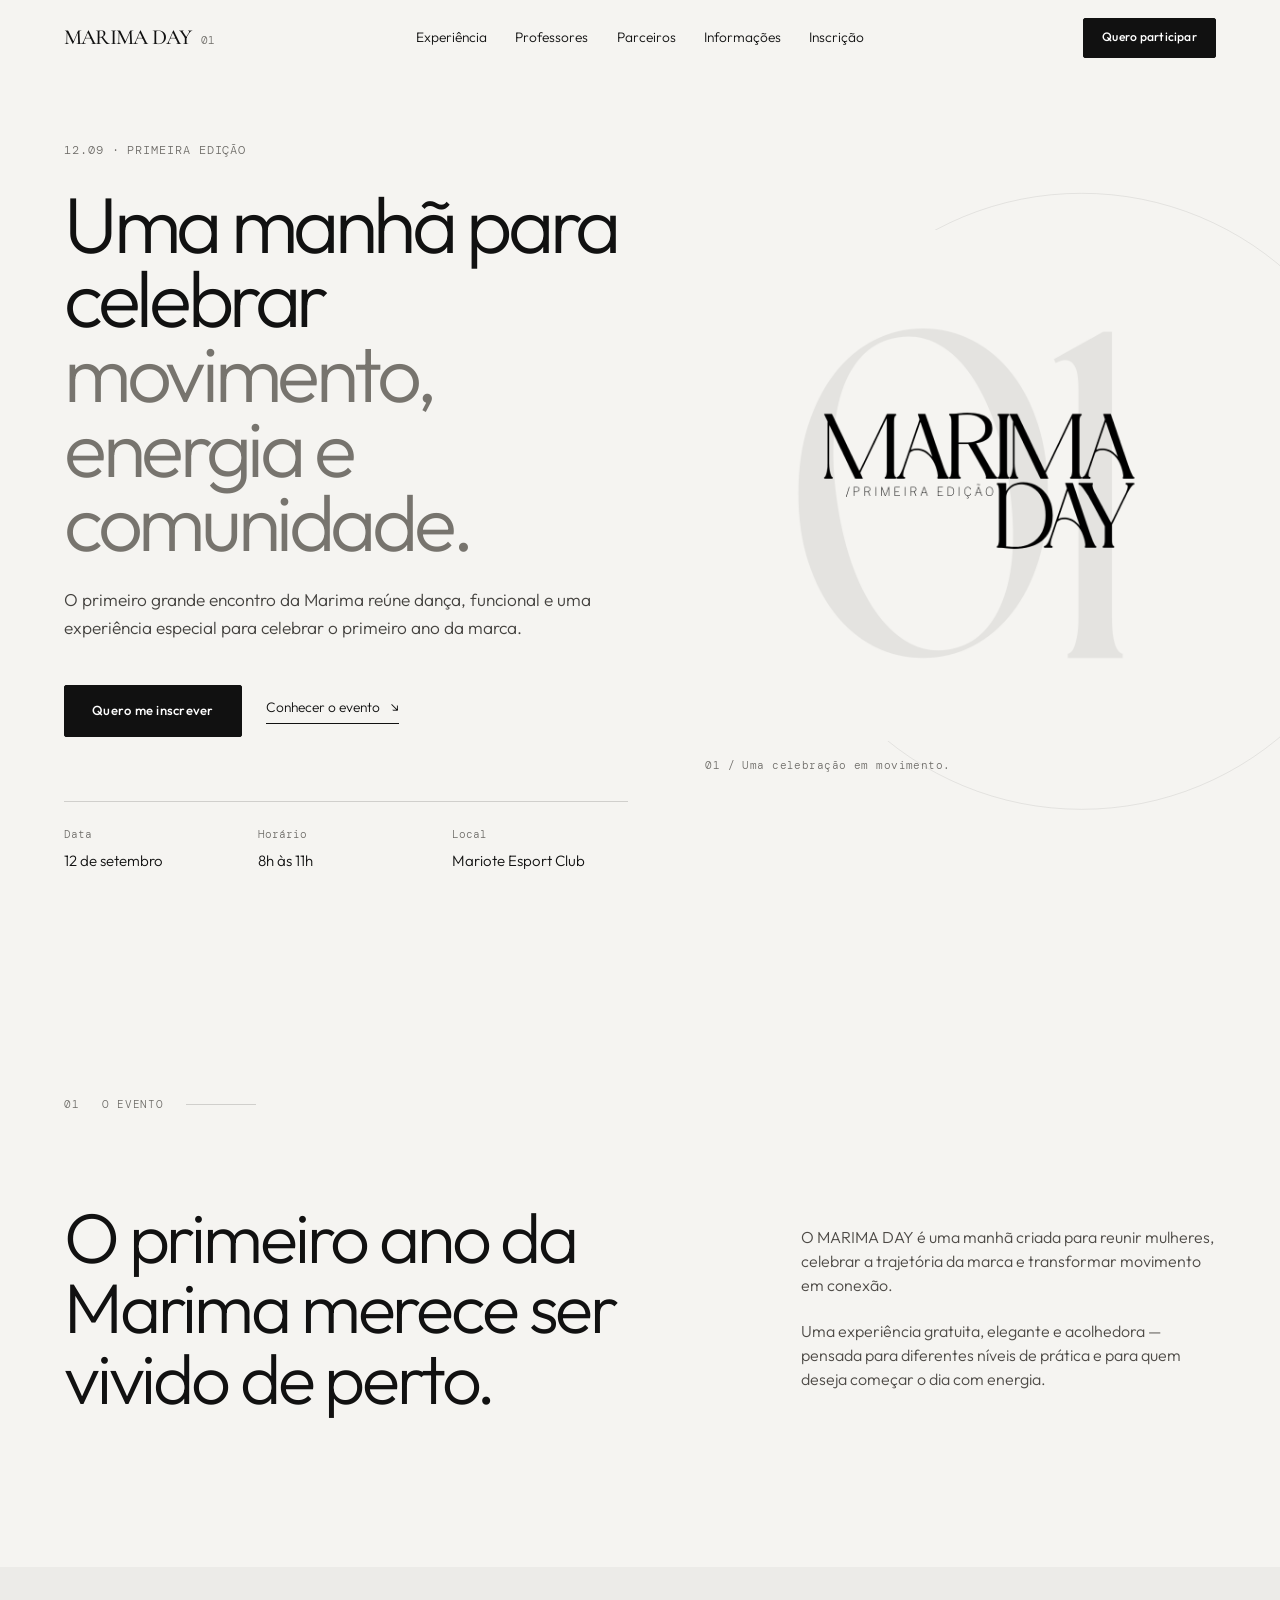
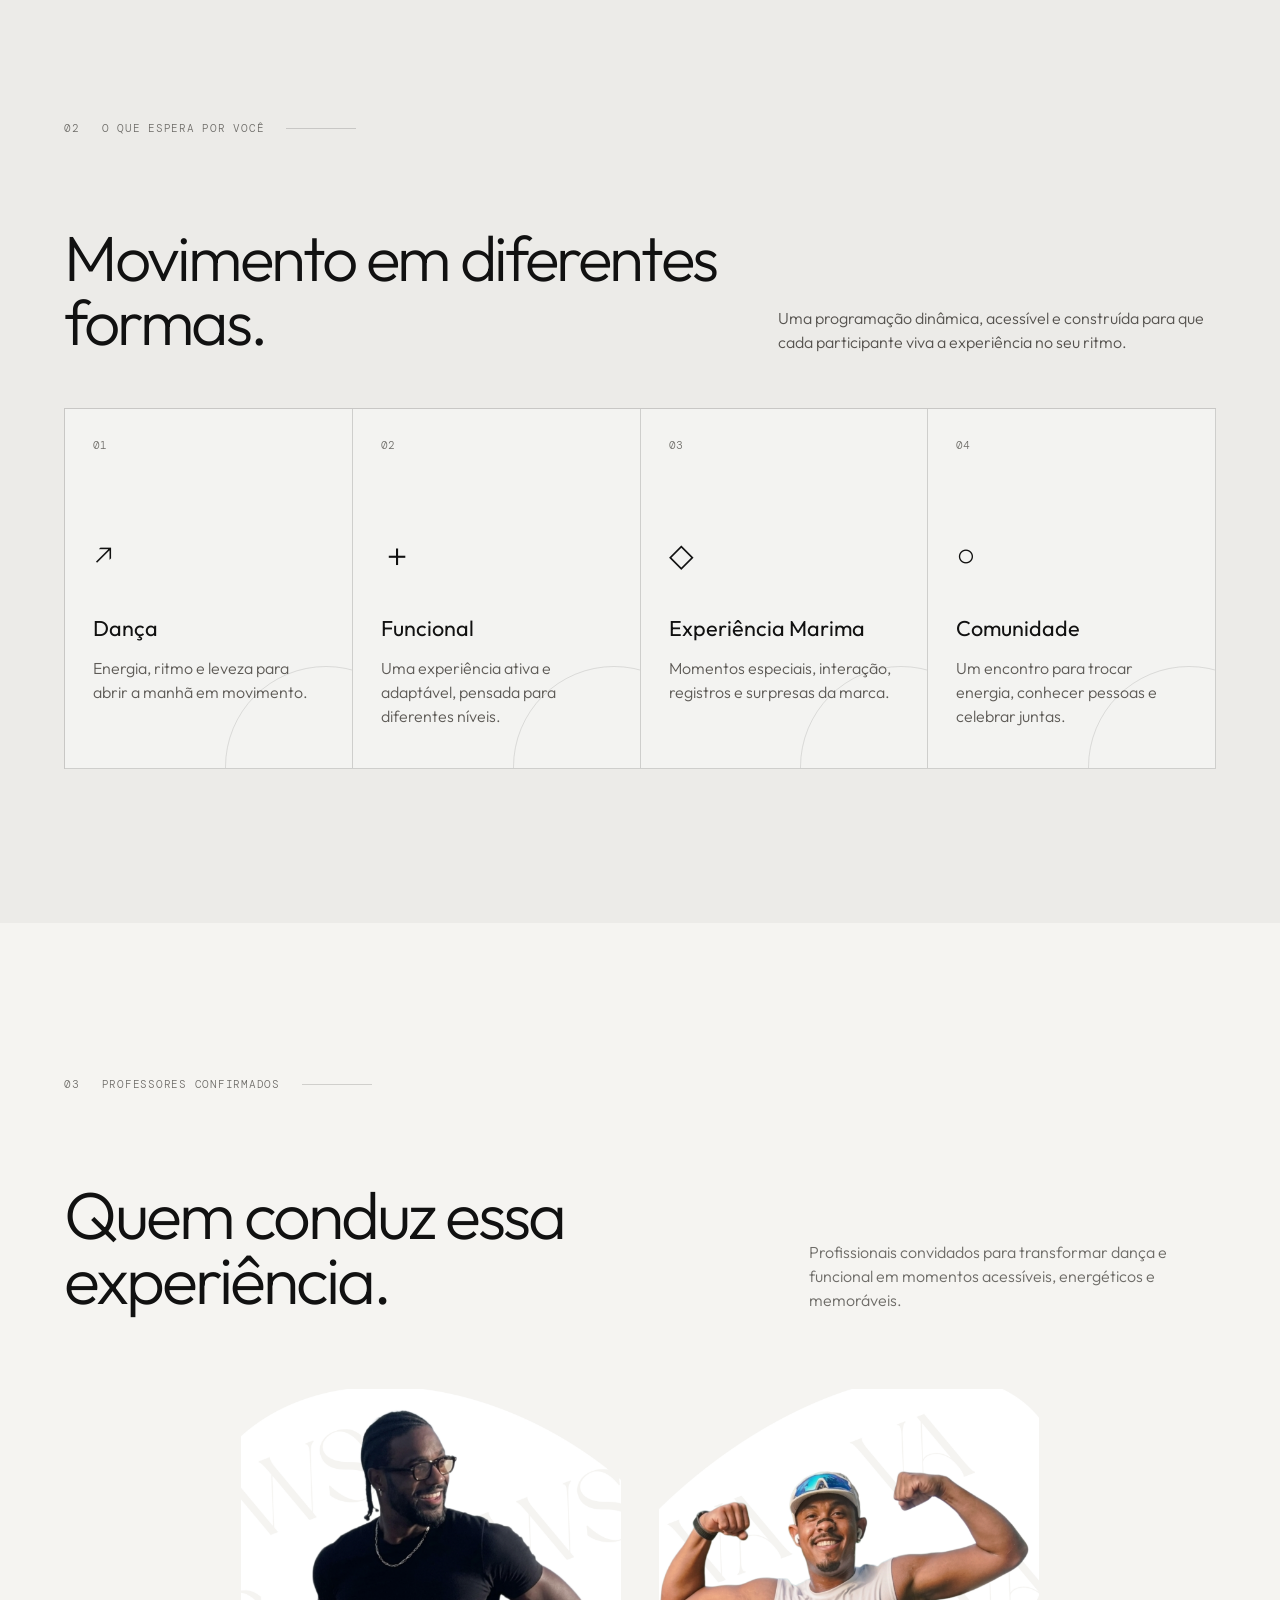
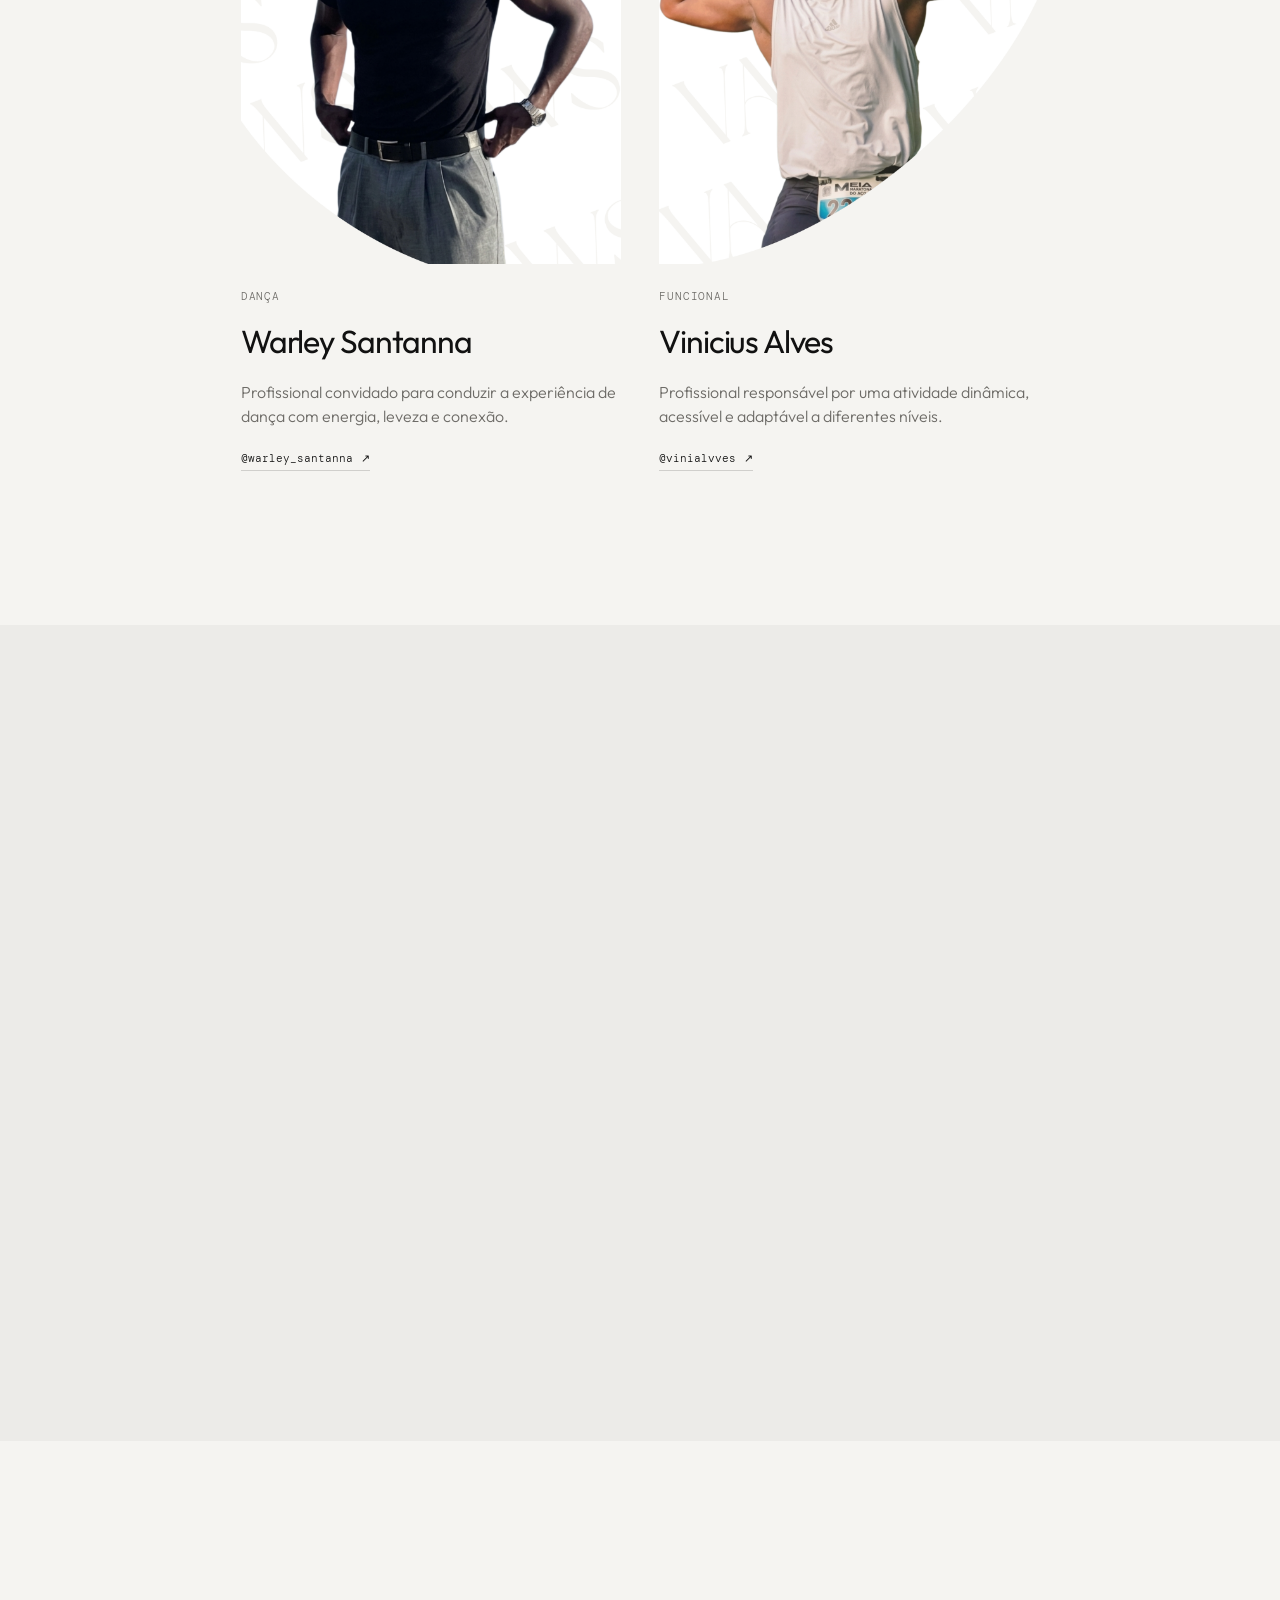
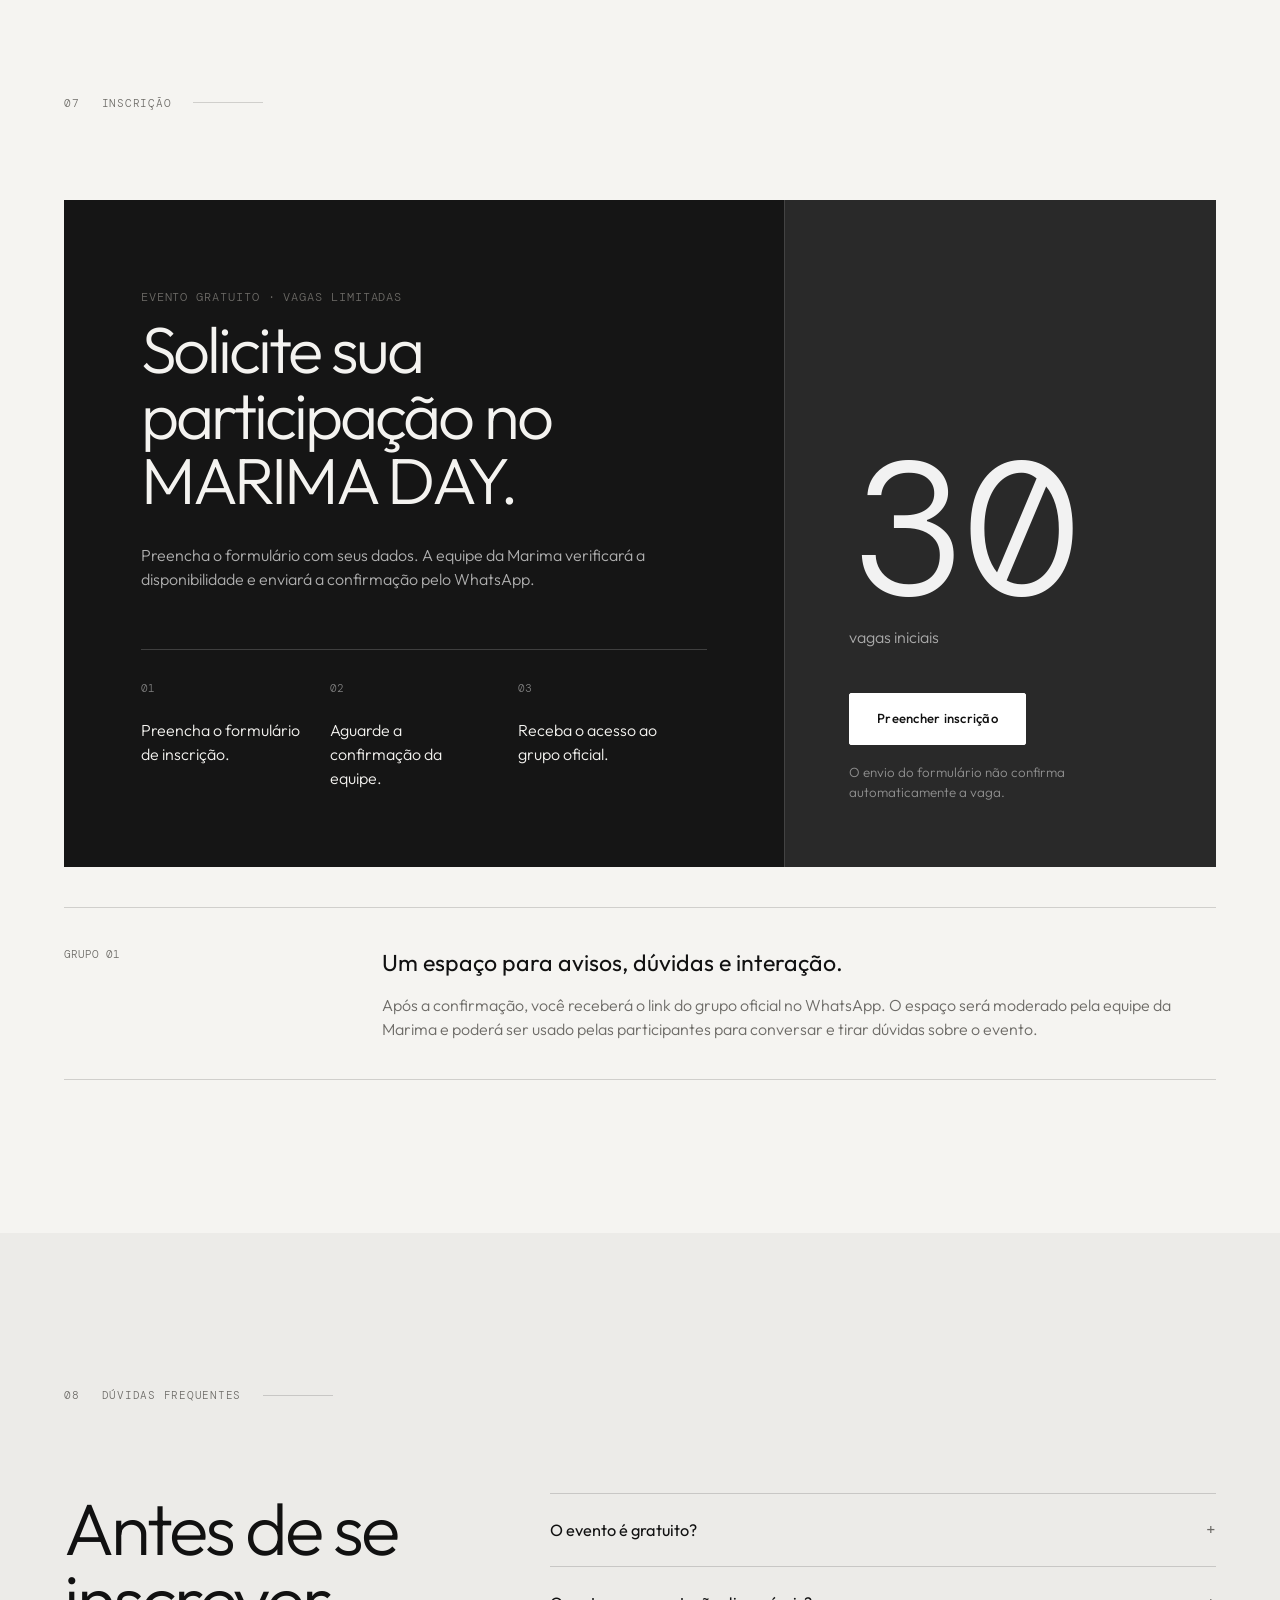
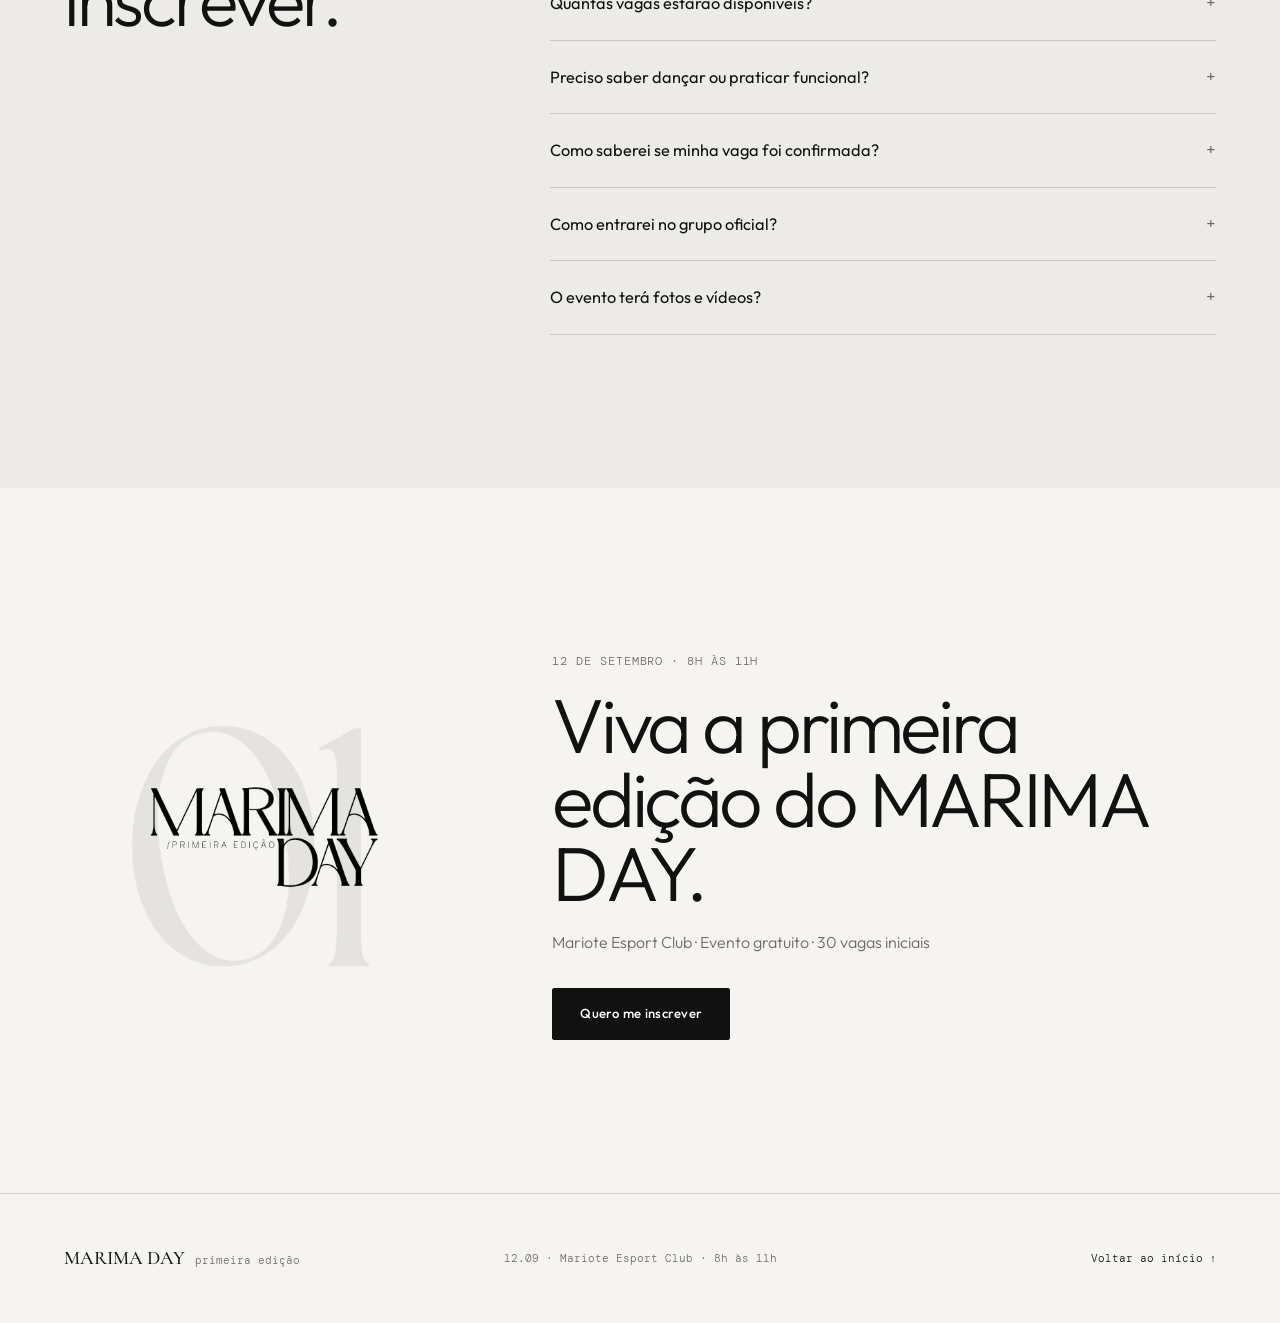
==== index.html @ 48e376db "Add files via upload" ====
<!doctype html>
<html lang="pt-BR">
  <head>
    <meta charset="UTF-8" />
    <meta name="viewport" content="width=device-width, initial-scale=1.0" />
    <meta
      name="description"
      content="MARIMA DAY — primeira edição. Evento gratuito no dia 12 de setembro, das 8h às 11h, no Mariote Esport Club. Dança, funcional e experiência Marima."
    />
    <meta name="theme-color" content="#f4f3f0" />
    <title>MARIMA DAY — primeira edição</title>

    <link rel="preconnect" href="https://fonts.googleapis.com" />
    <link rel="preconnect" href="https://fonts.gstatic.com" crossorigin />
    <link
      href="https://fonts.googleapis.com/css2?family=Cormorant+Garamond:wght@400;500&family=DM+Mono:wght@300;400;500&family=Outfit:wght@300;400;500;600&display=swap"
      rel="stylesheet"
    />
    <link rel="stylesheet" href="styles.css?v=6.0.0" />
    <script defer src="content.js?v=6.0.0"></script>
    <script defer src="script.js?v=6.0.0"></script>
  </head>

  <body>
    <header class="site-header" data-header>
      <a class="brand" href="#inicio" aria-label="Voltar ao início">
        <span class="brand__name">MARIMA DAY</span>
        <span class="brand__edition">01</span>
      </a>

      <button class="menu-button" type="button" aria-label="Abrir menu" aria-expanded="false" data-menu-button>
        <span></span>
        <span></span>
      </button>

      <nav class="nav" aria-label="Navegação principal" data-nav>
        <a href="#experiencia">Experiência</a>
        <a href="#professores">Professores</a>
        <a href="#parceiros">Parceiros</a>
        <a href="#informacoes">Informações</a>
        <a href="#inscricao">Inscrição</a>
      </nav>

      <a class="button button--small header-cta" href="#inscricao">Quero participar</a>
    </header>

    <main>
      <section class="hero" id="inicio">
        <div class="hero__content reveal">
          <p class="eyebrow">12.09 · PRIMEIRA EDIÇÃO</p>
          <h1>
            Uma manhã para celebrar
            <span>movimento, energia e comunidade.</span>
          </h1>
          <p class="hero__intro">
            O primeiro grande encontro da Marima reúne dança, funcional e uma experiência especial para celebrar o primeiro ano da marca.
          </p>

          <div class="hero__actions">
            <a class="button" href="#inscricao">Quero me inscrever</a>
            <a class="text-link" href="#experiencia">Conhecer o evento <span aria-hidden="true">↘</span></a>
          </div>

          <dl class="hero__meta" aria-label="Informações principais do evento">
            <div>
              <dt>Data</dt>
              <dd>12 de setembro</dd>
            </div>
            <div>
              <dt>Horário</dt>
              <dd>8h às 11h</dd>
            </div>
            <div>
              <dt>Local</dt>
              <dd>Mariote Esport Club</dd>
            </div>
          </dl>
        </div>

        <div class="hero__visual reveal reveal--delay">
          <div class="hero__art">
            <img
              src="assets/marima-day-cover.png"
              alt="Identidade visual MARIMA DAY, primeira edição, com o número 01 ao fundo"
            />
          </div>
          <p class="hero__caption">01 / Uma celebração em movimento.</p>
        </div>
      </section>

      <section class="statement section" id="experiencia">
        <div class="section-label reveal">
          <span>01</span>
          <span>O evento</span>
        </div>

        <div class="statement__grid">
          <h2 class="reveal">O primeiro ano da Marima merece ser vivido de perto.</h2>
          <div class="statement__copy reveal reveal--delay">
            <p>
              O MARIMA DAY é uma manhã criada para reunir mulheres, celebrar a trajetória da marca e transformar movimento em conexão.
            </p>
            <p>
              Uma experiência gratuita, elegante e acolhedora — pensada para diferentes níveis de prática e para quem deseja começar o dia com energia.
            </p>
          </div>
        </div>
      </section>

      <section class="experience section section--gray">
        <div class="section-label reveal">
          <span>02</span>
          <span>O que espera por você</span>
        </div>

        <div class="experience__heading reveal">
          <h2>Movimento em diferentes formas.</h2>
          <p>Uma programação dinâmica, acessível e construída para que cada participante viva a experiência no seu ritmo.</p>
        </div>

        <div class="feature-grid">
          <article class="feature-card reveal">
            <span class="feature-card__number">01</span>
            <div class="feature-card__icon" aria-hidden="true">↗</div>
            <h3>Dança</h3>
            <p>Energia, ritmo e leveza para abrir a manhã em movimento.</p>
          </article>

          <article class="feature-card reveal reveal--delay-1">
            <span class="feature-card__number">02</span>
            <div class="feature-card__icon" aria-hidden="true">＋</div>
            <h3>Funcional</h3>
            <p>Uma experiência ativa e adaptável, pensada para diferentes níveis.</p>
          </article>

          <article class="feature-card reveal reveal--delay-2">
            <span class="feature-card__number">03</span>
            <div class="feature-card__icon" aria-hidden="true">◇</div>
            <h3>Experiência Marima</h3>
            <p>Momentos especiais, interação, registros e surpresas da marca.</p>
          </article>

          <article class="feature-card reveal reveal--delay-3">
            <span class="feature-card__number">04</span>
            <div class="feature-card__icon" aria-hidden="true">○</div>
            <h3>Comunidade</h3>
            <p>Um encontro para trocar energia, conhecer pessoas e celebrar juntas.</p>
          </article>
        </div>
      </section>

      <section class="professors section" id="professores">
        <div class="section-label reveal">
          <span>03</span>
          <span>Professores confirmados</span>
        </div>

        <div class="professors__heading">
          <h2 class="reveal">Quem conduz essa experiência.</h2>
          <p class="reveal reveal--delay">
            Profissionais convidados para transformar dança e funcional em momentos acessíveis, energéticos e memoráveis.
          </p>
        </div>

        <div class="professors-grid" data-professors-grid aria-live="polite"></div>
        <noscript>
          <p class="content-empty">Ative o JavaScript para visualizar os professores confirmados.</p>
        </noscript>
      </section>

      <section class="partners section section--gray" id="parceiros">
        <div class="section-label reveal">
          <span>04</span>
          <span>Parceiros</span>
        </div>

        <div class="partners__heading">
          <h2 class="reveal">Marcas que fazem parte do MARIMA DAY.</h2>
          <p class="reveal reveal--delay">
            Apoios e conexões que ajudam a construir uma experiência ainda mais completa para as participantes.
          </p>
        </div>

        <div class="partners-grid" data-partners-grid aria-live="polite"></div>
        <noscript>
          <p class="content-empty">Ative o JavaScript para visualizar os parceiros confirmados.</p>
        </noscript>
      </section>

      <section class="details section" id="informacoes">
        <div class="section-label reveal">
          <span>05</span>
          <span>Informações</span>
        </div>

        <div class="details__layout">
          <div class="details__title reveal">
            <p class="eyebrow">MARIMA DAY · 01</p>
            <h2>Tudo o que você precisa saber.</h2>
          </div>

          <div class="details__list reveal reveal--delay">
            <div class="detail-row">
              <span>Data</span>
              <strong>12 de setembro</strong>
            </div>
            <div class="detail-row">
              <span>Horário</span>
              <strong>8h às 11h</strong>
            </div>
            <div class="detail-row">
              <span>Local</span>
              <strong>Mariote Esport Club</strong>
            </div>
            <div class="detail-row">
              <span>Participação</span>
              <strong>Gratuita</strong>
            </div>
            <div class="detail-row">
              <span>Vagas iniciais</span>
              <strong>30 participantes</strong>
            </div>
            <div class="detail-row">
              <span>Modalidades</span>
              <strong>Dança · Funcional</strong>
            </div>
          </div>
        </div>

        <p class="details__note reveal">
          Caso haja alta procura, a organização poderá liberar uma nova quantidade limitada de vagas.
        </p>
      </section>

      <section class="fit section section--dark">
        <div class="section-label section-label--light reveal">
          <span>06</span>
          <span>Para quem é</span>
        </div>

        <div class="fit__grid">
          <h2 class="reveal">Para mulheres que desejam viver uma manhã diferente.</h2>
          <div class="fit__copy reveal reveal--delay">
            <p>
              Você não precisa ter experiência prévia com dança ou treino funcional. O encontro foi pensado para ser acessível, acolhedor e prazeroso.
            </p>
            <ul>
              <li>Para quem já acompanha a Marima.</li>
              <li>Para quem quer experimentar novas formas de movimento.</li>
              <li>Para quem deseja celebrar, se conectar e começar o dia com energia.</li>
            </ul>
          </div>
        </div>
      </section>

      <section class="registration section" id="inscricao">
        <div class="section-label reveal">
          <span>07</span>
          <span>Inscrição</span>
        </div>

        <div class="registration__card reveal">
          <div class="registration__content">
            <p class="eyebrow">EVENTO GRATUITO · VAGAS LIMITADAS</p>
            <h2>Solicite sua participação no MARIMA DAY.</h2>
            <p>
              Preencha o formulário com seus dados. A equipe da Marima verificará a disponibilidade e enviará a confirmação pelo WhatsApp.
            </p>

            <ol class="steps">
              <li>
                <span>01</span>
                <p>Preencha o formulário de inscrição.</p>
              </li>
              <li>
                <span>02</span>
                <p>Aguarde a confirmação da equipe.</p>
              </li>
              <li>
                <span>03</span>
                <p>Receba o acesso ao grupo oficial.</p>
              </li>
            </ol>
          </div>

          <aside class="registration__action">
            <span class="registration__counter">30</span>
            <p>vagas iniciais</p>
            <a class="button button--light" href="#" data-registration-link>Preencher inscrição</a>
            <small>O envio do formulário não confirma automaticamente a vaga.</small>
          </aside>
        </div>

        <div class="community-note reveal">
          <div class="community-note__index">GRUPO 01</div>
          <div>
            <h3>Um espaço para avisos, dúvidas e interação.</h3>
            <p>
              Após a confirmação, você receberá o link do grupo oficial no WhatsApp. O espaço será moderado pela equipe da Marima e poderá ser usado pelas participantes para conversar e tirar dúvidas sobre o evento.
            </p>
          </div>
        </div>
      </section>

      <section class="faq section section--gray" id="duvidas">
        <div class="section-label reveal">
          <span>08</span>
          <span>Dúvidas frequentes</span>
        </div>

        <div class="faq__layout">
          <h2 class="reveal">Antes de se inscrever.</h2>

          <div class="faq__list reveal reveal--delay">
            <details>
              <summary>O evento é gratuito?</summary>
              <p>Sim. A participação no MARIMA DAY é gratuita, mas depende de inscrição e confirmação da equipe.</p>
            </details>
            <details>
              <summary>Quantas vagas estarão disponíveis?</summary>
              <p>Inicialmente serão abertas 30 vagas. Caso exista alta procura e a estrutura permita, novas vagas poderão ser liberadas.</p>
            </details>
            <details>
              <summary>Preciso saber dançar ou praticar funcional?</summary>
              <p>Não. As atividades serão conduzidas para acolher participantes com diferentes níveis de experiência.</p>
            </details>
            <details>
              <summary>Como saberei se minha vaga foi confirmada?</summary>
              <p>A equipe da Marima entrará em contato pelo WhatsApp informado no formulário.</p>
            </details>
            <details>
              <summary>Como entrarei no grupo oficial?</summary>
              <p>O link será enviado somente após a confirmação da participação. No formulário, você poderá autorizar a entrada no grupo.</p>
            </details>
            <details>
              <summary>O evento terá fotos e vídeos?</summary>
              <p>Sim. O evento terá registros de imagem. As informações e autorizações necessárias estarão disponíveis no formulário de inscrição.</p>
            </details>
          </div>
        </div>
      </section>

      <section class="final-cta section">
        <div class="final-cta__image reveal">
          <img src="assets/marima-day-cover.png" alt="MARIMA DAY primeira edição" />
        </div>
        <div class="final-cta__content reveal reveal--delay">
          <p class="eyebrow">12 DE SETEMBRO · 8H ÀS 11H</p>
          <h2>Viva a primeira edição do MARIMA DAY.</h2>
          <p>Mariote Esport Club · Evento gratuito · 30 vagas iniciais</p>
          <a class="button" href="#" data-registration-link>Quero me inscrever</a>
        </div>
      </section>
    </main>

    <footer class="footer">
      <div>
        <strong>MARIMA DAY</strong>
        <span>primeira edição</span>
      </div>
      <p>12.09 · Mariote Esport Club · 8h às 11h</p>
      <a href="#inicio">Voltar ao início ↑</a>
    </footer>

    <div class="modal" role="dialog" aria-modal="true" aria-labelledby="modal-title" hidden data-modal>
      <div class="modal__backdrop" data-modal-close></div>
      <div class="modal__panel">
        <button class="modal__close" type="button" aria-label="Fechar" data-modal-close>×</button>
        <p class="eyebrow">INSCRIÇÃO</p>
        <h2 id="modal-title">Conecte o formulário para abrir as vagas.</h2>
        <p>
          A página está pronta para receber um formulário Tally ou Google Forms. Basta inserir o link no arquivo <code>content.js</code>.
        </p>
        <p class="modal__hint">Procure por <strong>registrationUrl</strong> e substitua o valor indicado.</p>
      </div>
    </div>
  </body>
</html>
---- styles.css ----
:root {
  --bg: #f5f4f1;
  --surface: #ffffff;
  --surface-muted: #ecebe8;
  --ink: #111111;
  --muted: #6d6b67;
  --line: rgba(17, 17, 17, 0.16);
  --dark: #151515;
  --light-ink: #f4f3f0;
  --font-display: "Dream Avenue", "Cormorant Garamond", Georgia, serif;
  --font-sans: "All Round Gothic", "Outfit", Arial, sans-serif;
  --font-micro: "American Typewriter ITC Pro", "DM Mono", monospace;
  --page-padding: clamp(20px, 5vw, 76px);
  --section-space: clamp(88px, 12vw, 170px);
  --radius: 2px;
}

* {
  box-sizing: border-box;
}

html {
  scroll-behavior: smooth;
}

body {
  margin: 0;
  background: var(--bg);
  color: var(--ink);
  font-family: var(--font-sans);
  font-weight: 300;
  line-height: 1.5;
  -webkit-font-smoothing: antialiased;
}

body.menu-open,
body.modal-open {
  overflow: hidden;
}

img {
  display: block;
  max-width: 100%;
}

a {
  color: inherit;
  text-decoration: none;
}

button,
a {
  -webkit-tap-highlight-color: transparent;
}

button,
input,
textarea,
select {
  font: inherit;
}

.site-header {
  position: fixed;
  z-index: 100;
  top: 0;
  left: 0;
  right: 0;
  display: grid;
  grid-template-columns: 1fr auto 1fr;
  align-items: center;
  min-height: 76px;
  padding: 0 var(--page-padding);
  border-bottom: 1px solid transparent;
  transition: background 220ms ease, border-color 220ms ease, backdrop-filter 220ms ease;
}

.site-header.is-scrolled {
  background: rgba(245, 244, 241, 0.9);
  border-color: var(--line);
  backdrop-filter: blur(14px);
}

.brand {
  justify-self: start;
  display: inline-flex;
  align-items: baseline;
  gap: 10px;
  white-space: nowrap;
}

.brand__name {
  font-family: var(--font-display);
  font-size: 1.35rem;
  font-weight: 500;
  letter-spacing: -0.035em;
}

.brand__edition {
  font-family: var(--font-micro);
  color: var(--muted);
  font-size: 0.7rem;
}

.nav {
  display: flex;
  gap: clamp(16px, 2.2vw, 34px);
  font-size: 0.86rem;
}

.nav a {
  position: relative;
}

.nav a::after {
  content: "";
  position: absolute;
  left: 0;
  right: 100%;
  bottom: -8px;
  height: 1px;
  background: var(--ink);
  transition: right 180ms ease;
}

.nav a:hover::after {
  right: 0;
}

.header-cta {
  justify-self: end;
}

.menu-button {
  display: none;
  border: 0;
  background: transparent;
  width: 42px;
  height: 42px;
  padding: 10px;
}

.menu-button span {
  display: block;
  height: 1px;
  background: var(--ink);
  margin: 7px 0;
  transition: transform 180ms ease;
}

.button {
  display: inline-flex;
  min-height: 52px;
  align-items: center;
  justify-content: center;
  padding: 0 27px;
  background: var(--ink);
  color: #fff;
  border: 1px solid var(--ink);
  border-radius: var(--radius);
  font-size: 0.82rem;
  font-weight: 500;
  letter-spacing: 0.02em;
  transition: background 180ms ease, color 180ms ease, transform 180ms ease;
}

.button:hover {
  background: transparent;
  color: var(--ink);
  transform: translateY(-2px);
}

.button--small {
  min-height: 40px;
  padding: 0 18px;
  font-size: 0.76rem;
}

.button--light {
  background: #fff;
  color: var(--ink);
  border-color: #fff;
}

.button--light:hover {
  background: transparent;
  color: #fff;
}

.text-link {
  display: inline-flex;
  align-items: center;
  gap: 10px;
  font-size: 0.86rem;
  border-bottom: 1px solid var(--ink);
  padding-bottom: 5px;
}

.eyebrow,
.section-label,
.hero__caption,
.detail-row span,
.footer,
.feature-card__number,
.registration__counter,
.community-note__index {
  font-family: var(--font-micro);
}

.eyebrow {
  font-size: 0.72rem;
  letter-spacing: 0.08em;
  color: var(--muted);
}

.hero {
  min-height: 100svh;
  display: grid;
  grid-template-columns: minmax(0, 1.05fr) minmax(360px, 0.95fr);
  gap: clamp(36px, 6vw, 90px);
  align-items: center;
  padding: 130px var(--page-padding) 70px;
  overflow: hidden;
}

.hero__content {
  max-width: 770px;
}

.hero h1 {
  margin: 28px 0 26px;
  font-size: clamp(3.15rem, 6.2vw, 7.6rem);
  line-height: 0.94;
  font-weight: 300;
  letter-spacing: -0.055em;
}

.hero h1 span {
  display: block;
  color: #77746e;
}

.hero__intro {
  max-width: 630px;
  margin: 0;
  color: #44423f;
  font-size: clamp(1rem, 1.35vw, 1.25rem);
  line-height: 1.65;
}

.hero__actions {
  display: flex;
  flex-wrap: wrap;
  align-items: center;
  gap: 24px;
  margin-top: 42px;
}

.hero__meta {
  display: grid;
  grid-template-columns: repeat(3, 1fr);
  gap: 18px;
  margin: 64px 0 0;
  padding-top: 24px;
  border-top: 1px solid var(--line);
}

.hero__meta div {
  min-width: 0;
}

.hero__meta dt {
  font-family: var(--font-micro);
  color: var(--muted);
  font-size: 0.68rem;
  margin-bottom: 8px;
}

.hero__meta dd {
  margin: 0;
  font-size: 0.94rem;
}

.hero__visual {
  position: relative;
  align-self: stretch;
  display: flex;
  flex-direction: column;
  justify-content: center;
  min-width: 0;
}

.hero__visual::before {
  content: "";
  position: absolute;
  width: min(48vw, 690px);
  aspect-ratio: 1;
  border: 1px solid rgba(17, 17, 17, 0.08);
  border-radius: 50%;
  top: 50%;
  right: -34%;
  transform: translateY(-50%);
  pointer-events: none;
}

.hero__art {
  position: relative;
  width: min(100%, 760px);
  margin-left: auto;
  isolation: isolate;
}

.hero__art::after {
  content: "";
  position: absolute;
  inset: 11% 7% 10% 13%;
  border: 1px solid rgba(17, 17, 17, 0.07);
  border-radius: 50%;
  transform: rotate(-9deg);
  z-index: -1;
  pointer-events: none;
}

.hero__art img {
  width: 100%;
  aspect-ratio: 1;
  object-fit: contain;
}

.hero__caption {
  margin: 16px 0 0;
  color: var(--muted);
  font-size: 0.68rem;
  letter-spacing: 0.04em;
}

.section {
  padding: var(--section-space) var(--page-padding);
}

.section--gray {
  background: var(--surface-muted);
}

.section--dark {
  background: var(--dark);
  color: var(--light-ink);
}

.section-label {
  display: flex;
  gap: 22px;
  align-items: center;
  color: var(--muted);
  font-size: 0.67rem;
  letter-spacing: 0.07em;
  text-transform: uppercase;
  margin-bottom: clamp(54px, 7vw, 100px);
}

.section-label::after {
  content: "";
  width: 70px;
  height: 1px;
  background: var(--line);
}

.section-label--light {
  color: rgba(255, 255, 255, 0.58);
}

.section-label--light::after {
  background: rgba(255, 255, 255, 0.2);
}

.statement__grid,
.fit__grid {
  display: grid;
  grid-template-columns: minmax(0, 1.2fr) minmax(320px, 0.8fr);
  gap: clamp(50px, 9vw, 150px);
}

.statement h2,
.experience h2,
.professors h2,
.partners h2,
.details h2,
.fit h2,
.registration h2,
.faq h2,
.final-cta h2 {
  margin: 0;
  font-weight: 300;
  letter-spacing: -0.045em;
}

.statement h2 {
  max-width: 930px;
  font-size: clamp(2.8rem, 5.5vw, 6.2rem);
  line-height: 1;
}

.statement__copy {
  align-self: end;
  color: #4d4a46;
  font-size: clamp(1rem, 1.2vw, 1.16rem);
}

.statement__copy p {
  margin: 0 0 22px;
}

.experience__heading {
  display: grid;
  grid-template-columns: minmax(0, 1fr) minmax(320px, 0.65fr);
  gap: 40px;
  align-items: end;
  margin-bottom: 54px;
}

.experience h2 {
  font-size: clamp(2.7rem, 5vw, 5.6rem);
  line-height: 1;
}

.experience__heading p {
  max-width: 520px;
  margin: 0;
  color: #55524e;
}

.feature-grid {
  display: grid;
  grid-template-columns: repeat(4, 1fr);
  border-top: 1px solid var(--line);
  border-left: 1px solid var(--line);
}

.feature-card {
  position: relative;
  min-height: 360px;
  padding: 28px;
  border-right: 1px solid var(--line);
  border-bottom: 1px solid var(--line);
  background: rgba(255, 255, 255, 0.36);
  overflow: hidden;
}

.feature-card::after {
  content: "";
  position: absolute;
  width: 200px;
  height: 200px;
  border: 1px solid rgba(17, 17, 17, 0.11);
  border-radius: 50%;
  right: -75px;
  bottom: -100px;
}

.feature-card__number {
  display: block;
  color: var(--muted);
  font-size: 0.7rem;
}

.feature-card__icon {
  margin-top: 76px;
  font-size: 2rem;
  font-weight: 200;
}

.feature-card h3 {
  margin: 34px 0 12px;
  font-size: 1.35rem;
  font-weight: 400;
}

.feature-card p {
  margin: 0;
  color: #5d5a56;
  max-width: 260px;
}


.professors__heading,
.partners__heading {
  display: grid;
  grid-template-columns: minmax(0, 1fr) minmax(300px, 0.58fr);
  gap: 42px;
  align-items: end;
  margin-bottom: clamp(44px, 6vw, 78px);
}

.professors h2,
.partners h2 {
  max-width: 950px;
  font-size: clamp(2.8rem, 5.2vw, 5.9rem);
  line-height: 0.98;
}

.professors__heading > p,
.partners__heading > p {
  max-width: 520px;
  margin: 0;
  color: var(--muted);
}

/* HOTFIX V6 — limita os cards de professores para uma foto nunca ocupar a tela inteira.
   Mesmo com apenas um professor ativo, o card permanece centralizado e editorial. */
.professors-grid {
  display: grid;
  grid-template-columns: repeat(auto-fit, minmax(min(100%, 280px), 380px));
  justify-content: center;
  align-items: start;
  gap: clamp(26px, 3vw, 48px);
}

.professor-card {
  width: 100%;
  max-width: 380px;
  min-width: 0;
  justify-self: center;
}

.professor-card__media {
  position: relative;
  aspect-ratio: 4 / 5;
  overflow: hidden;
  background:
    linear-gradient(150deg, rgba(255, 255, 255, 0.45), rgba(17, 17, 17, 0.06)),
    var(--surface-muted);
}

.professor-card__media::after {
  content: "";
  position: absolute;
  width: 72%;
  aspect-ratio: 1;
  border: 1px solid rgba(17, 17, 17, 0.12);
  border-radius: 50%;
  right: -25%;
  bottom: -22%;
}

.professor-card__media img {
  position: relative;
  z-index: 2;
  width: 100%;
  height: 100%;
  object-fit: cover;
  filter: grayscale(12%);
  transition: transform 480ms ease, filter 480ms ease;
}

.professor-card:hover .professor-card__media img {
  transform: scale(1.025);
  filter: grayscale(0%);
}

.professor-card__fallback {
  position: absolute;
  inset: 0;
  display: flex;
  align-items: center;
  justify-content: center;
  z-index: 1;
}

.professor-card__fallback strong {
  font-family: var(--font-display);
  font-size: clamp(4.7rem, 9vw, 8.5rem);
  font-weight: 400;
  color: rgba(17, 17, 17, 0.22);
}

.professor-card__fallback span {
  position: absolute;
  left: 24px;
  bottom: 22px;
  font-family: var(--font-micro);
  font-size: 0.68rem;
  color: var(--muted);
}

.professor-card__body {
  padding: 24px 0 0;
  border-top: 1px solid transparent;
}

.professor-card__role {
  margin: 0 0 12px;
  font-family: var(--font-micro);
  font-size: 0.66rem;
  letter-spacing: 0.08em;
  text-transform: uppercase;
  color: var(--muted);
}

.professor-card__body h3 {
  margin: 0;
  font-size: clamp(1.7rem, 2.5vw, 2.5rem);
  font-weight: 400;
  letter-spacing: -0.035em;
}

.professor-card__body > p:not(.professor-card__role) {
  max-width: 520px;
  margin: 15px 0 0;
  color: var(--muted);
}

.professor-card__instagram {
  display: inline-flex;
  gap: 8px;
  margin-top: 22px;
  padding-bottom: 4px;
  border-bottom: 1px solid var(--line);
  font-family: var(--font-micro);
  font-size: 0.68rem;
}

.partners {
  overflow: hidden;
}

/* HOTFIX V5 — logos ligeiramente maiores em desktop, tablet e celular */
.partners-grid {
  display: grid;
  grid-template-columns: repeat(4, minmax(0, 1fr));
  gap: clamp(24px, 3vw, 44px);
  align-items: start;
}

.partner-card {
  min-width: 0;
  width: 100%;
  max-width: 280px;
  justify-self: center;
  display: grid;
  grid-template-rows: 128px auto;
  align-self: start;
  color: inherit;
  text-align: center;
  overflow: hidden;
  contain: layout paint;
}

.partner-card__logo-area {
  position: relative;
  z-index: 0;
  width: 100%;
  height: 128px;
  display: flex;
  align-items: center;
  justify-content: center;
  padding: 16px 18px;
  overflow: hidden;
  contain: strict;
}

.partner-card__logo {
  position: static !important;
  display: block !important;
  flex: 0 0 auto;
  width: auto !important;
  height: auto !important;
  max-width: min(180px, 86%) !important;
  max-height: 82px !important;
  margin: 0 auto !important;
  object-fit: contain !important;
  object-position: center !important;
  transform: none !important;
  animation: none !important;
  filter: none;
}

.partner-card__info {
  position: relative !important;
  z-index: 1;
  min-width: 0;
  width: 100%;
  min-height: 68px;
  display: grid;
  align-content: start;
  justify-items: center;
  gap: 5px;
  margin: 0 !important;
  padding: 14px 8px 4px;
  border-top: 1px solid var(--line);
  background: transparent;
  transform: none !important;
}

.partner-card__info strong,
.partner-card__info span {
  position: static !important;
  z-index: auto !important;
  display: block;
  max-width: 100%;
  margin: 0;
  transform: none !important;
  overflow-wrap: anywhere;
  word-break: normal;
}

.partner-card__info strong {
  font-size: 0.92rem;
  font-weight: 500;
  line-height: 1.25;
}

.partner-card__info span {
  font-family: var(--font-micro);
  font-size: 0.62rem;
  line-height: 1.35;
  color: var(--muted);
}

.partner-card--no-logo {
  grid-template-rows: auto;
}

.partner-card--no-logo .partner-card__info {
  min-height: 96px;
  align-content: center;
}

.partner-card:hover .partner-card__info strong {
  text-decoration: underline;
  text-underline-offset: 4px;
}

.content-empty {
  grid-column: 1 / -1;
  min-height: 270px;
  display: grid;
  grid-template-columns: minmax(110px, 0.26fr) minmax(240px, 0.75fr) minmax(260px, 1fr);
  gap: 30px;
  align-items: center;
  padding: clamp(28px, 5vw, 64px) 0;
  border-top: 1px solid var(--line);
  border-bottom: 1px solid var(--line);
}

.content-empty__index {
  font-family: var(--font-micro);
  font-size: 0.67rem;
  color: var(--muted);
  letter-spacing: 0.08em;
}

.content-empty h3 {
  margin: 0;
  font-size: clamp(1.7rem, 3vw, 3.2rem);
  line-height: 1.05;
  font-weight: 300;
  letter-spacing: -0.035em;
}

.content-empty p {
  margin: 0;
  color: var(--muted);
  max-width: 540px;
}

@keyframes partner-float {
  0%, 100% { transform: translateY(0); }
  50% { transform: translateY(-8px); }
}

.details__layout {
  display: grid;
  grid-template-columns: minmax(300px, 0.75fr) minmax(0, 1.25fr);
  gap: clamp(50px, 10vw, 160px);
  align-items: start;
}

.details h2 {
  font-size: clamp(3rem, 5.8vw, 6.5rem);
  line-height: 0.98;
}

.details__list {
  border-top: 1px solid var(--line);
}

.detail-row {
  display: grid;
  grid-template-columns: 0.7fr 1.3fr;
  gap: 24px;
  align-items: center;
  padding: 22px 0;
  border-bottom: 1px solid var(--line);
}

.detail-row span {
  font-size: 0.68rem;
  color: var(--muted);
  text-transform: uppercase;
  letter-spacing: 0.06em;
}

.detail-row strong {
  font-size: clamp(1.05rem, 1.6vw, 1.4rem);
  font-weight: 400;
}

.details__note {
  margin: 50px 0 0 auto;
  max-width: 620px;
  color: var(--muted);
  font-size: 0.9rem;
}

.fit__grid {
  align-items: start;
}

.fit h2 {
  font-size: clamp(3.1rem, 6vw, 7rem);
  line-height: 0.95;
}

.fit__copy {
  color: rgba(255, 255, 255, 0.72);
  font-size: 1.05rem;
}

.fit__copy > p {
  margin: 0 0 34px;
}

.fit__copy ul {
  list-style: none;
  padding: 0;
  margin: 0;
  border-top: 1px solid rgba(255, 255, 255, 0.18);
}

.fit__copy li {
  position: relative;
  padding: 18px 0 18px 26px;
  border-bottom: 1px solid rgba(255, 255, 255, 0.18);
}

.fit__copy li::before {
  content: "01";
  position: absolute;
  left: 0;
  top: 22px;
  font-family: var(--font-micro);
  font-size: 0.54rem;
  color: rgba(255, 255, 255, 0.45);
}

.fit__copy li:nth-child(2)::before { content: "02"; }
.fit__copy li:nth-child(3)::before { content: "03"; }

.registration__card {
  display: grid;
  grid-template-columns: minmax(0, 1.25fr) minmax(300px, 0.75fr);
  background: var(--dark);
  color: var(--light-ink);
}

.registration__content {
  padding: clamp(34px, 6vw, 92px);
}

.registration h2 {
  max-width: 900px;
  font-size: clamp(2.8rem, 5.1vw, 5.6rem);
  line-height: 1;
}

.registration__content > p:not(.eyebrow) {
  max-width: 620px;
  margin: 30px 0 0;
  color: rgba(255, 255, 255, 0.66);
}

.steps {
  list-style: none;
  padding: 0;
  margin: 58px 0 0;
  display: grid;
  grid-template-columns: repeat(3, 1fr);
  border-top: 1px solid rgba(255, 255, 255, 0.18);
}

.steps li {
  padding: 24px 24px 0 0;
}

.steps span {
  font-family: var(--font-micro);
  font-size: 0.67rem;
  color: rgba(255, 255, 255, 0.46);
}

.steps p {
  margin: 20px 0 0;
  max-width: 190px;
}

.registration__action {
  min-height: 520px;
  display: flex;
  flex-direction: column;
  justify-content: flex-end;
  align-items: flex-start;
  padding: clamp(34px, 5vw, 72px);
  background: #292929;
  border-left: 1px solid rgba(255, 255, 255, 0.12);
}

.registration__counter {
  display: block;
  font-size: clamp(7rem, 15vw, 13rem);
  line-height: 0.78;
  font-weight: 300;
  color: rgba(255, 255, 255, 0.94);
}

.registration__action > p {
  margin: 18px 0 44px;
  color: rgba(255, 255, 255, 0.6);
}

.registration__action small {
  display: block;
  margin-top: 18px;
  color: rgba(255, 255, 255, 0.48);
  max-width: 270px;
}

.community-note {
  display: grid;
  grid-template-columns: 0.34fr 1fr;
  gap: 34px;
  margin-top: 40px;
  padding: 38px 0;
  border-top: 1px solid var(--line);
  border-bottom: 1px solid var(--line);
}

.community-note__index {
  font-size: 0.67rem;
  color: var(--muted);
}

.community-note h3 {
  margin: 0 0 12px;
  font-size: 1.45rem;
  font-weight: 400;
}

.community-note p {
  margin: 0;
  max-width: 850px;
  color: var(--muted);
}

.faq__layout {
  display: grid;
  grid-template-columns: minmax(280px, 0.7fr) minmax(0, 1.3fr);
  gap: clamp(50px, 10vw, 150px);
}

.faq h2 {
  font-size: clamp(3rem, 5.7vw, 6.4rem);
  line-height: 0.98;
}

.faq__list {
  border-top: 1px solid var(--line);
}

.faq details {
  border-bottom: 1px solid var(--line);
  padding: 0;
}

.faq summary {
  position: relative;
  list-style: none;
  cursor: pointer;
  padding: 24px 50px 24px 0;
  font-size: 1.02rem;
  font-weight: 400;
}

.faq summary::-webkit-details-marker {
  display: none;
}

.faq summary::after {
  content: "+";
  position: absolute;
  right: 0;
  font-family: var(--font-micro);
  color: var(--muted);
}

.faq details[open] summary::after {
  content: "−";
}

.faq details p {
  margin: 0;
  padding: 0 50px 25px 0;
  color: var(--muted);
  max-width: 700px;
}

.final-cta {
  display: grid;
  grid-template-columns: minmax(300px, 0.72fr) minmax(0, 1.28fr);
  gap: clamp(46px, 9vw, 140px);
  align-items: center;
}

.final-cta__image {
  position: relative;
  background: transparent;
}

.final-cta__image::after {
  content: "";
  position: absolute;
  inset: 8% 2% 8% 12%;
  border: 1px solid rgba(17, 17, 17, 0.08);
  border-radius: 50%;
  pointer-events: none;
  z-index: -1;
}

.final-cta__image img {
  width: 100%;
  aspect-ratio: 1;
  object-fit: contain;
}

.final-cta__content h2 {
  max-width: 800px;
  margin: 18px 0 20px;
  font-size: clamp(3rem, 6vw, 6.7rem);
  line-height: 0.96;
}

.final-cta__content > p:not(.eyebrow) {
  color: var(--muted);
  margin-bottom: 34px;
}

.footer {
  min-height: 130px;
  display: grid;
  grid-template-columns: 1fr auto 1fr;
  gap: 28px;
  align-items: center;
  padding: 30px var(--page-padding);
  border-top: 1px solid var(--line);
  font-size: 0.66rem;
  color: var(--muted);
}

.footer > div {
  display: flex;
  align-items: baseline;
  gap: 10px;
}

.footer strong {
  font-family: var(--font-display);
  color: var(--ink);
  font-size: 1.2rem;
  font-weight: 500;
}

.footer p {
  margin: 0;
  text-align: center;
}

.footer > a {
  justify-self: end;
  color: var(--ink);
}

.modal[hidden] {
  display: none;
}

.modal {
  position: fixed;
  inset: 0;
  z-index: 200;
  display: grid;
  place-items: center;
  padding: 20px;
}

.modal__backdrop {
  position: absolute;
  inset: 0;
  background: rgba(0, 0, 0, 0.64);
}

.modal__panel {
  position: relative;
  z-index: 1;
  width: min(620px, 100%);
  padding: clamp(34px, 6vw, 68px);
  background: var(--surface);
  box-shadow: 0 22px 80px rgba(0, 0, 0, 0.22);
}

.modal__panel h2 {
  margin: 16px 0 24px;
  font-size: clamp(2.2rem, 5vw, 4.3rem);
  line-height: 1;
  font-weight: 300;
  letter-spacing: -0.045em;
}

.modal__panel p {
  color: var(--muted);
}

.modal__panel code {
  background: #ecebe8;
  padding: 2px 5px;
}

.modal__hint {
  margin-top: 24px;
  padding-top: 24px;
  border-top: 1px solid var(--line);
}

.modal__close {
  position: absolute;
  top: 18px;
  right: 22px;
  border: 0;
  background: transparent;
  font-size: 2rem;
  font-weight: 200;
  cursor: pointer;
}

.reveal {
  opacity: 0;
  transform: translateY(22px);
  transition: opacity 650ms ease, transform 650ms ease;
}

.reveal.is-visible {
  opacity: 1;
  transform: translateY(0);
}

.reveal--delay,
.reveal--delay-1 { transition-delay: 100ms; }
.reveal--delay-2 { transition-delay: 180ms; }
.reveal--delay-3 { transition-delay: 260ms; }

@media (max-width: 1180px) {
  .professors__heading,
  .partners__heading {
    grid-template-columns: 1fr;
  }

  .content-empty {
    grid-template-columns: minmax(100px, 0.25fr) 1fr;
  }

  .content-empty p {
    grid-column: 2;
  }
}

@media (max-width: 1080px) {
  .nav,
  .header-cta {
    display: none;
  }

  .site-header {
    grid-template-columns: 1fr auto;
  }

  .menu-button {
    display: block;
    justify-self: end;
  }

  .nav.is-open {
    display: flex;
    position: fixed;
    inset: 76px 0 0;
    padding: 54px var(--page-padding);
    background: var(--bg);
    flex-direction: column;
    gap: 28px;
    font-size: 1.7rem;
  }

  .hero {
    grid-template-columns: 1fr;
    padding-top: 130px;
  }

  .hero__content {
    max-width: 900px;
  }

  .hero__visual {
    max-width: 700px;
    width: 100%;
    justify-self: end;
  }

  .feature-grid {
    grid-template-columns: repeat(2, 1fr);
  }

  .registration__card {
    grid-template-columns: 1fr;
  }

  .registration__action {
    min-height: 340px;
    border-left: 0;
    border-top: 1px solid rgba(255, 255, 255, 0.12);
  }
}

@media (max-width: 760px) {
  .site-header {
    min-height: 68px;
  }

  .nav.is-open {
    inset: 68px 0 0;
  }

  .hero {
    min-height: auto;
    padding-top: 112px;
    padding-bottom: 80px;
  }

  .hero h1 {
    font-size: clamp(3rem, 15vw, 5rem);
  }

  .hero__meta {
    grid-template-columns: 1fr;
    gap: 0;
  }

  .hero__meta div {
    display: grid;
    grid-template-columns: 0.7fr 1.3fr;
    gap: 20px;
    padding: 15px 0;
    border-bottom: 1px solid var(--line);
  }

  .hero__meta dt {
    margin: 0;
  }

  .statement__grid,
  .experience__heading,
  .professors__heading,
  .partners__heading,
  .details__layout,
  .fit__grid,
  .faq__layout,
  .final-cta {
    grid-template-columns: 1fr;
  }

  .feature-grid {
    grid-template-columns: 1fr;
  }

  .feature-card {
    min-height: 280px;
  }

  .feature-card__icon {
    margin-top: 50px;
  }

  .details__note {
    margin-left: 0;
  }

  .steps {
    grid-template-columns: 1fr;
    gap: 18px;
  }

  .steps li {
    display: grid;
    grid-template-columns: 48px 1fr;
    align-items: start;
    padding: 18px 0;
    border-bottom: 1px solid rgba(255, 255, 255, 0.14);
  }

  .steps p {
    margin: 0;
    max-width: none;
  }

  .community-note {
    grid-template-columns: 1fr;
  }

  .content-empty {
    grid-template-columns: 1fr;
    min-height: 220px;
  }

  .content-empty p {
    grid-column: auto;
  }

  .professors-grid {
    grid-template-columns: minmax(0, 360px);
    justify-content: center;
  }

  .professor-card {
    max-width: 360px;
  }

  .professor-card__media {
    width: 100%;
    aspect-ratio: 4 / 5;
  }

  .partners-grid {
    grid-template-columns: repeat(2, minmax(0, 1fr));
    gap: 24px 14px;
  }

  .partner-card {
    grid-template-rows: 102px auto;
    width: 100%;
    max-width: 205px;
  }

  .partner-card__logo-area {
    height: 102px;
    padding: 12px 12px;
  }

  .partner-card__logo {
    max-width: min(145px, 88%) !important;
    max-height: 66px !important;
  }

  .partner-card__info {
    min-height: 62px;
    padding: 11px 5px 3px;
  }

  .partner-card__info strong {
    font-size: 0.84rem;
  }

  .partner-card__info span {
    font-size: 0.56rem;
  }

  .footer {
    grid-template-columns: 1fr;
    text-align: left;
  }

  .footer p {
    text-align: left;
  }

  .footer > a {
    justify-self: start;
  }
}


@media (max-width: 1080px) and (min-width: 761px) {
  .partners-grid {
    grid-template-columns: repeat(3, minmax(0, 1fr));
  }
}

@media (max-width: 390px) {
  .professors-grid {
    grid-template-columns: minmax(0, 320px);
  }

  .professor-card {
    max-width: 320px;
  }

  .partners-grid {
    gap: 22px 10px;
  }

  .partner-card {
    max-width: 175px;
  }

  .partner-card__logo {
    max-width: min(128px, 86%) !important;
    max-height: 60px !important;
  }
}

@media (prefers-reduced-motion: reduce) {
  html {
    scroll-behavior: auto;
  }

  *,
  *::before,
  *::after {
    animation-duration: 0.01ms !important;
    animation-iteration-count: 1 !important;
    transition-duration: 0.01ms !important;
  }

  .reveal {
    opacity: 1;
    transform: none;
  }

  .partner-card__logo {
    animation: none;
  }
}
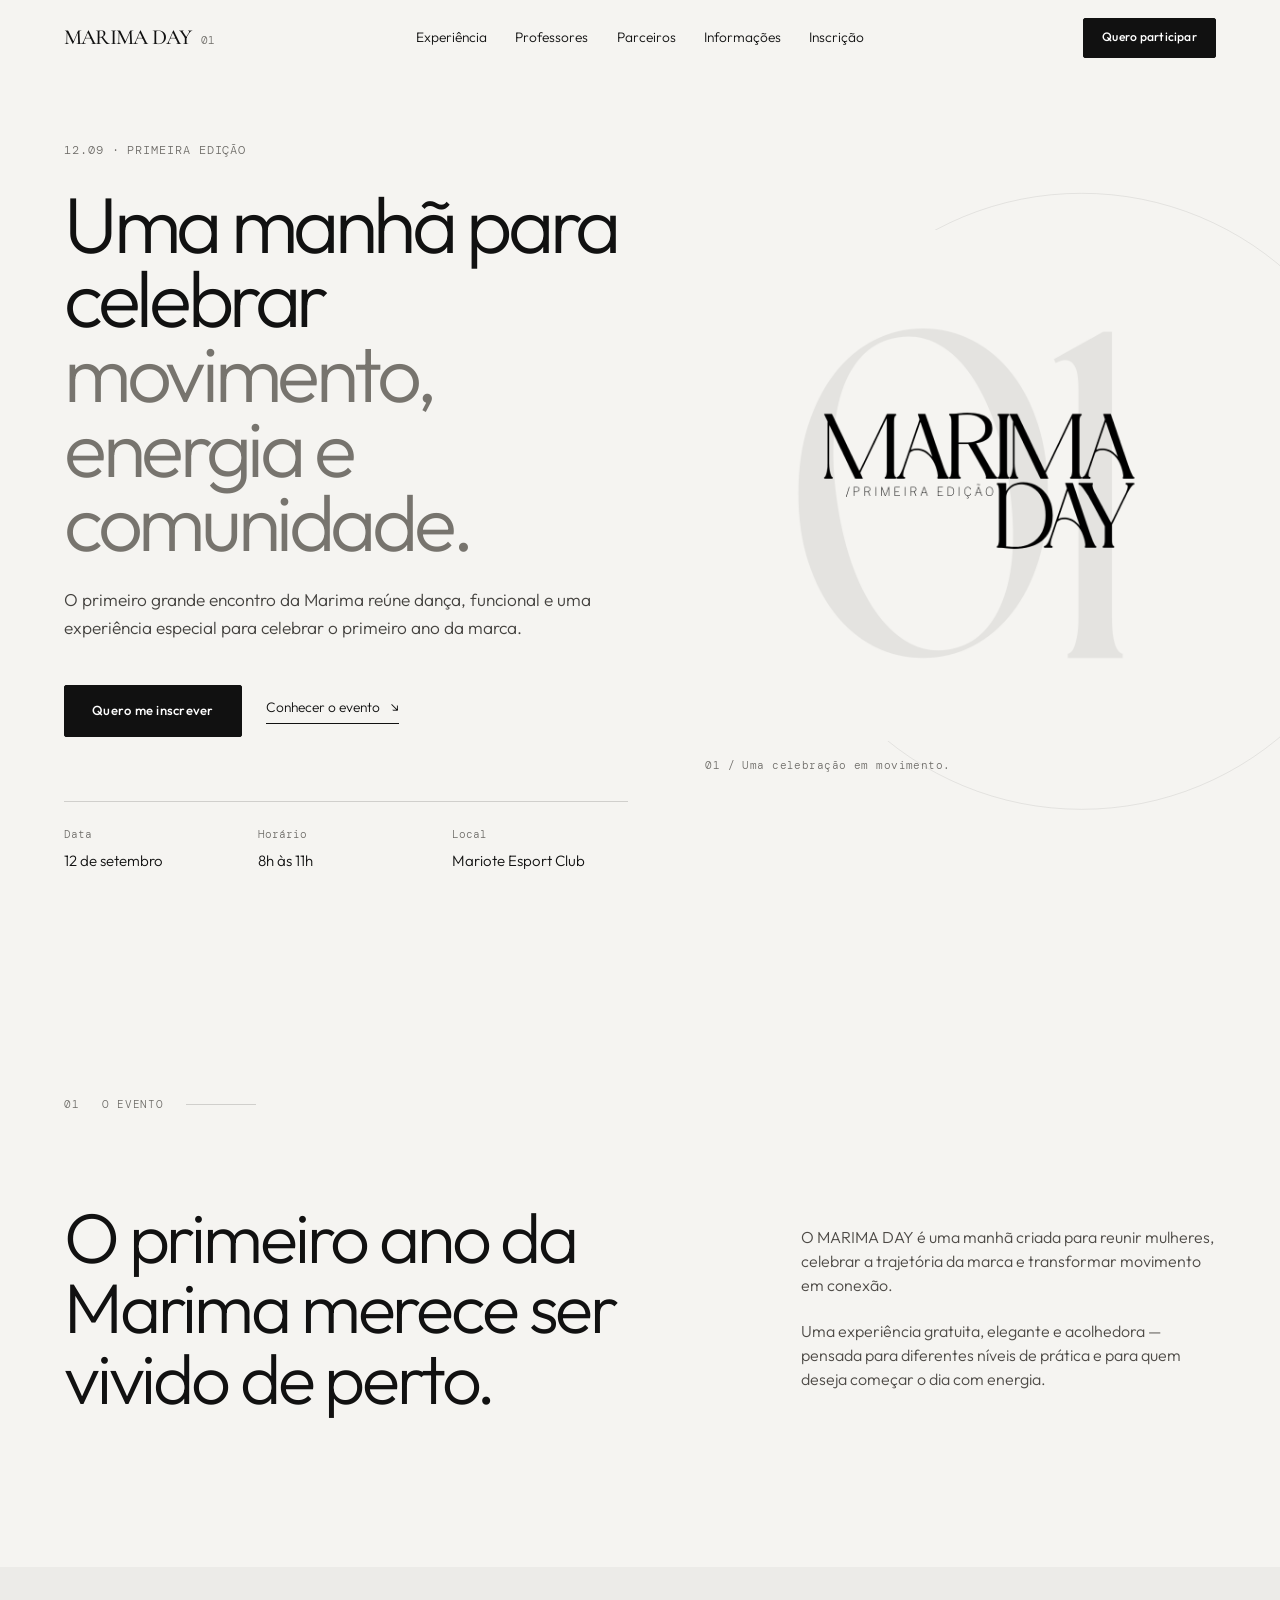
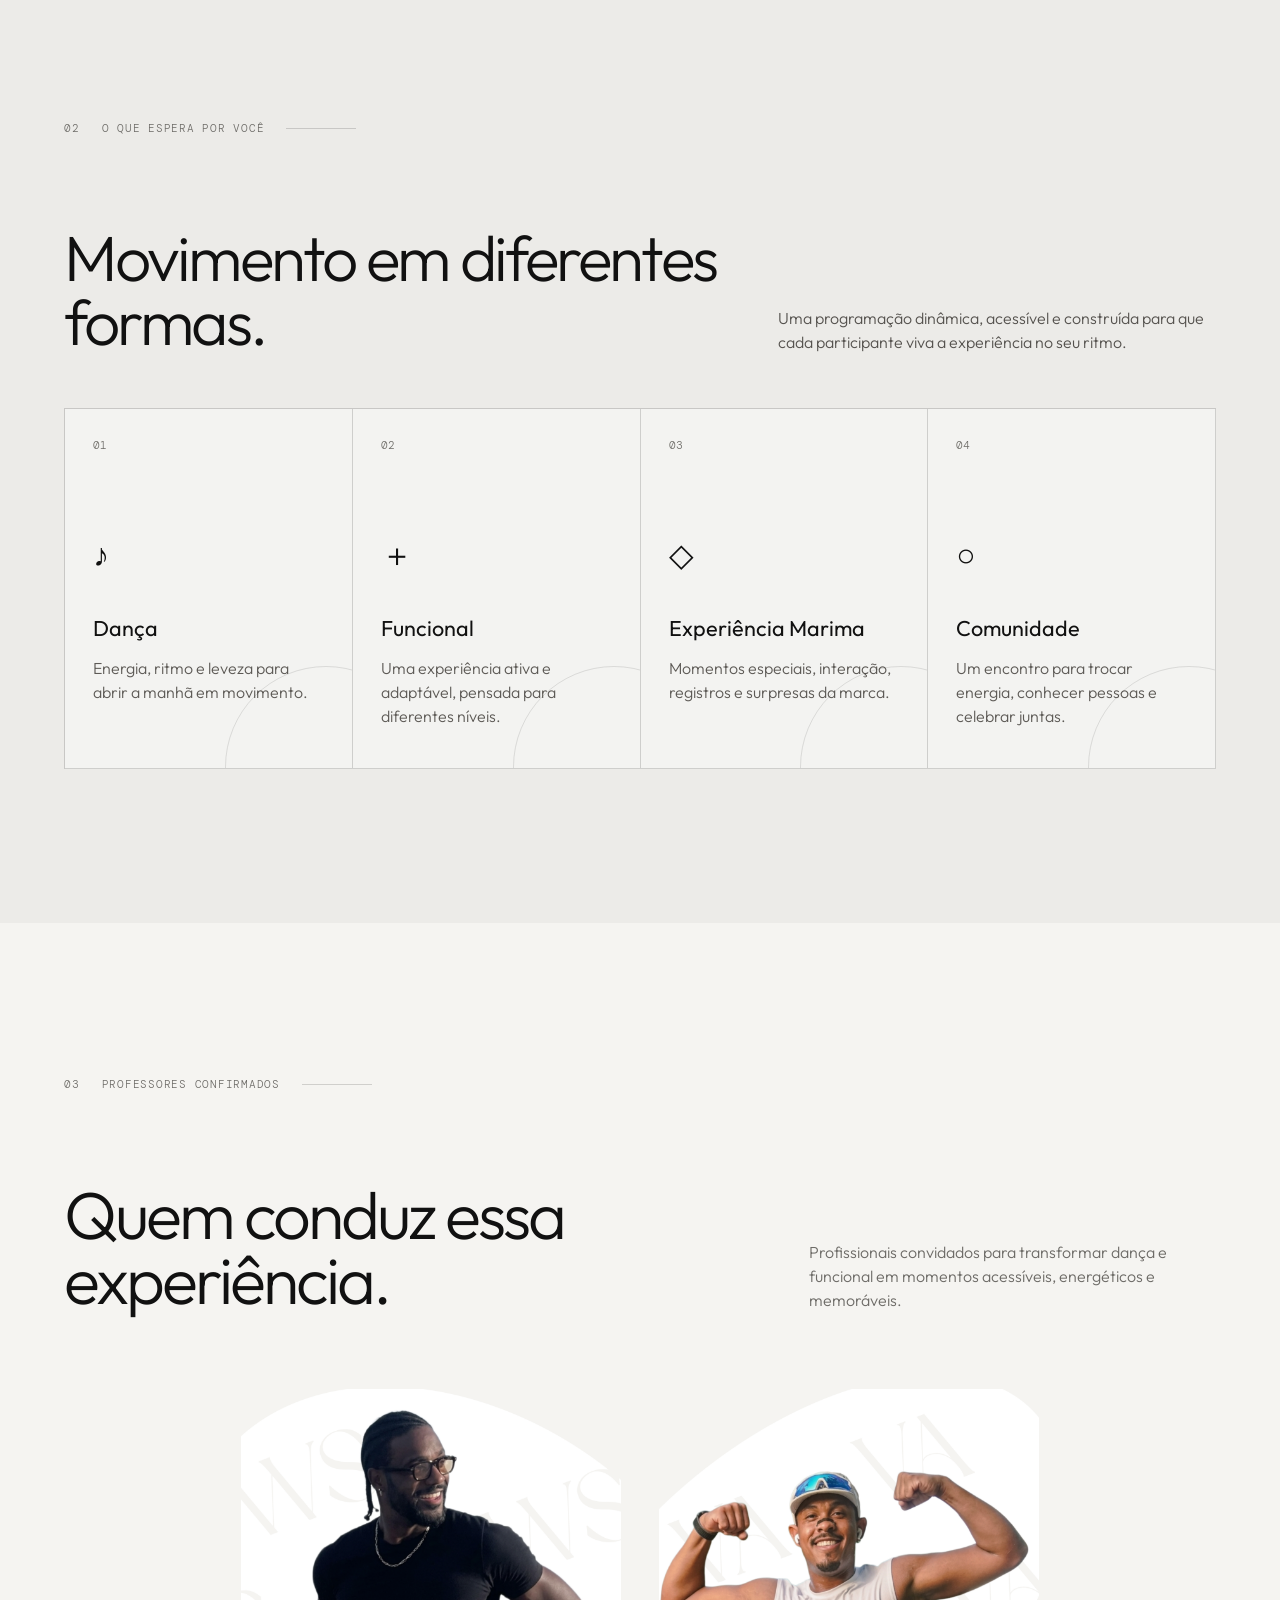
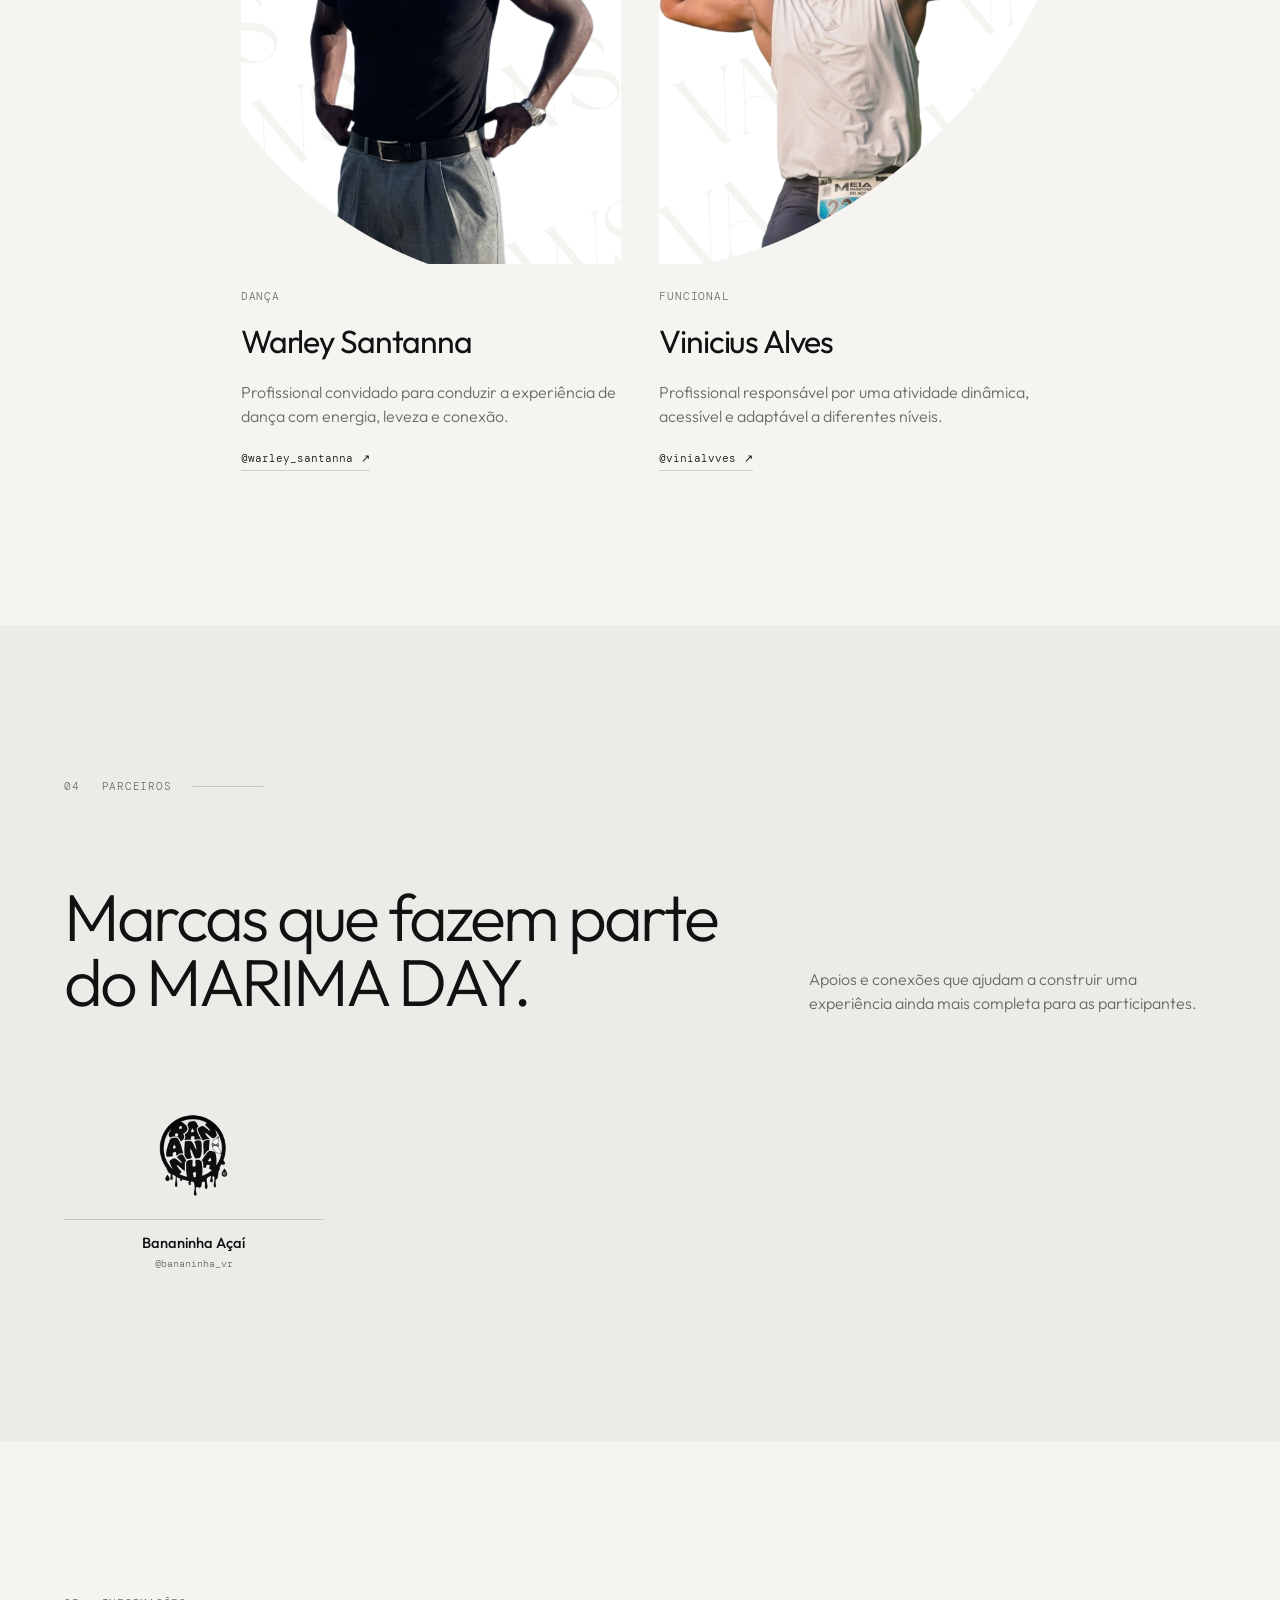
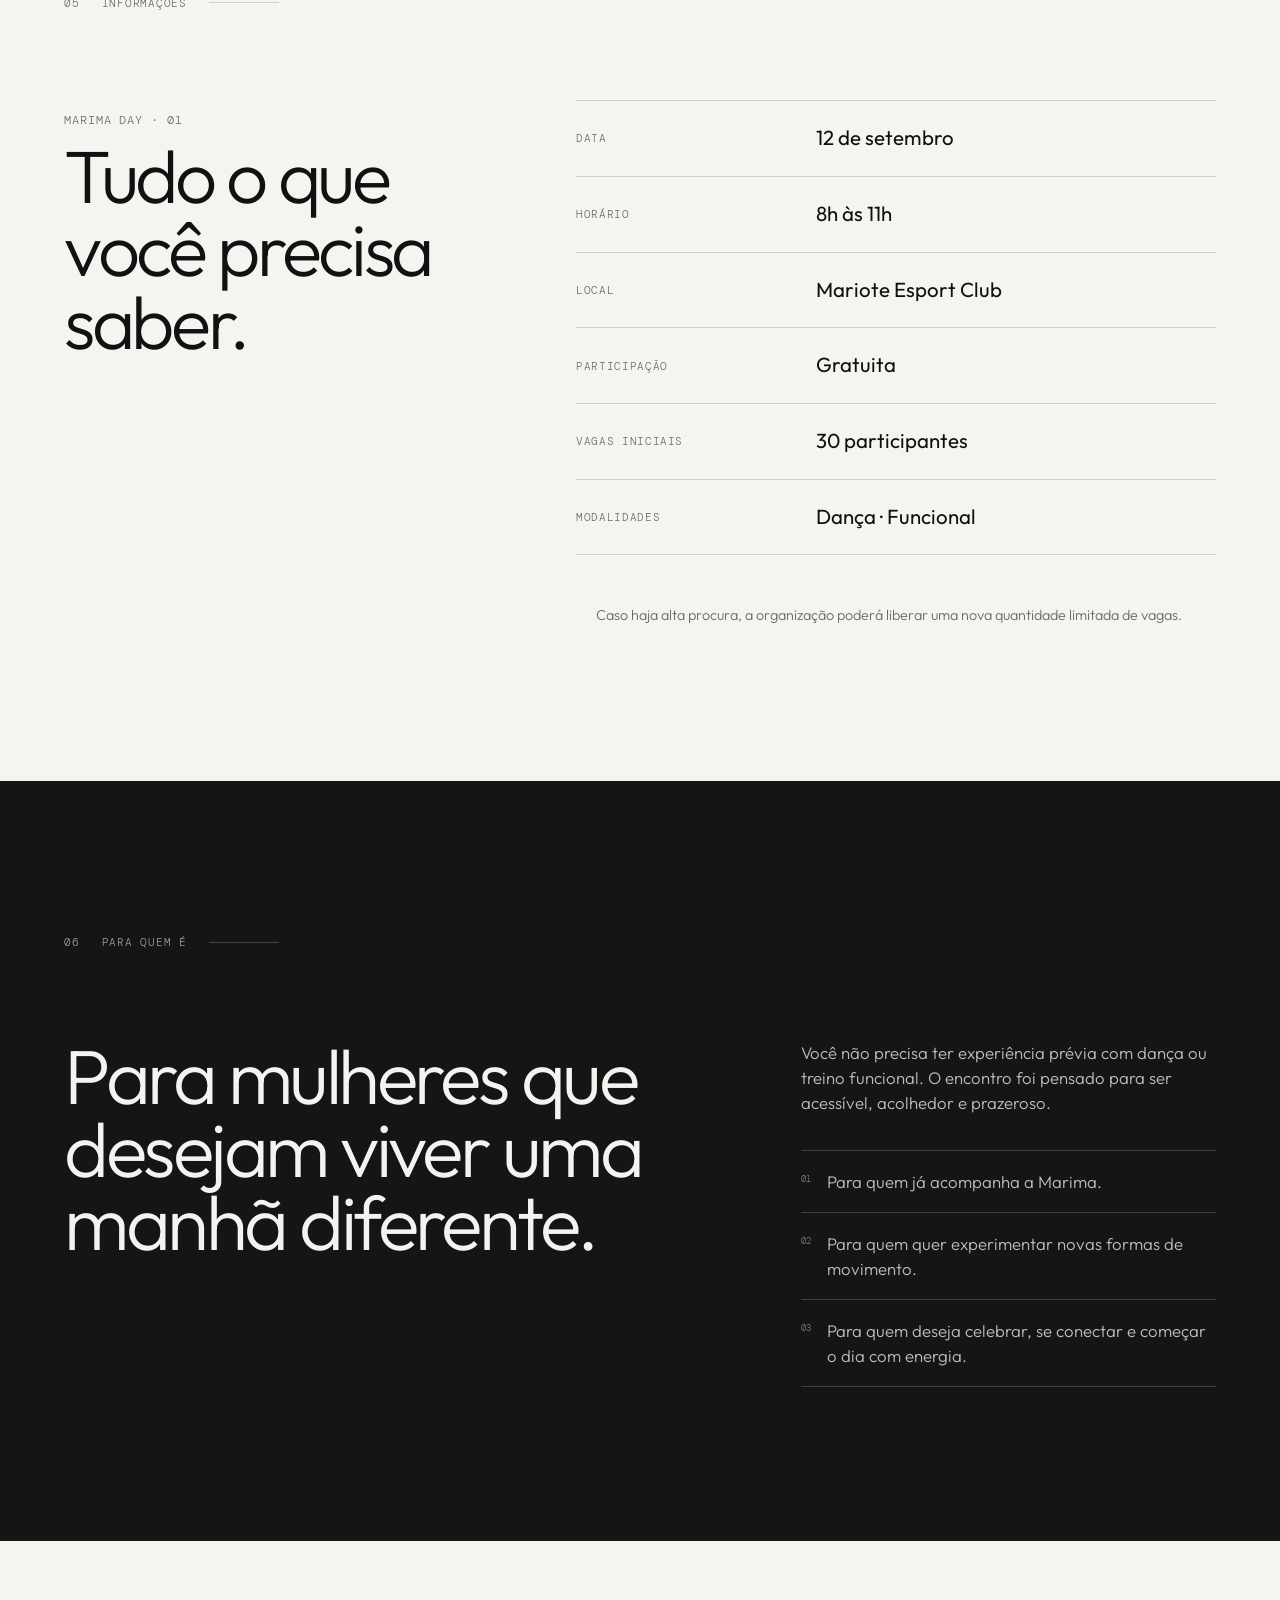
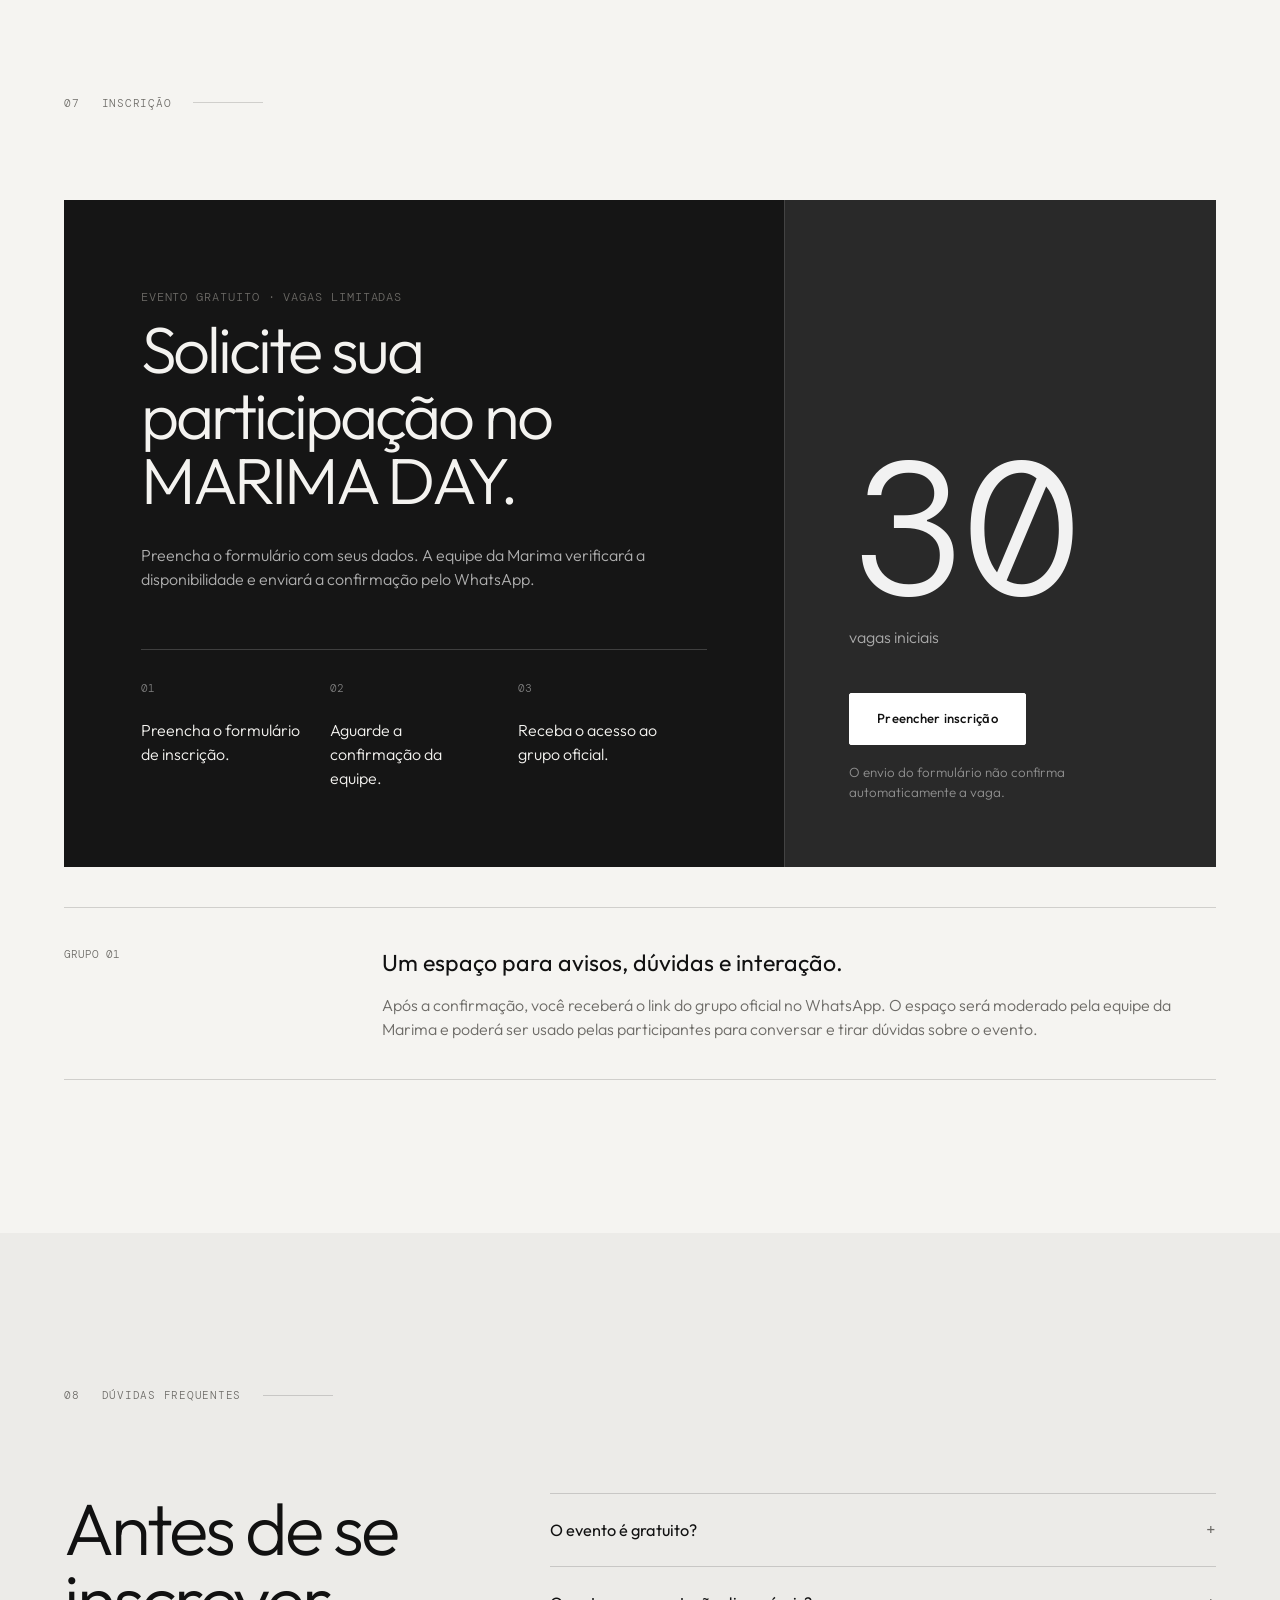
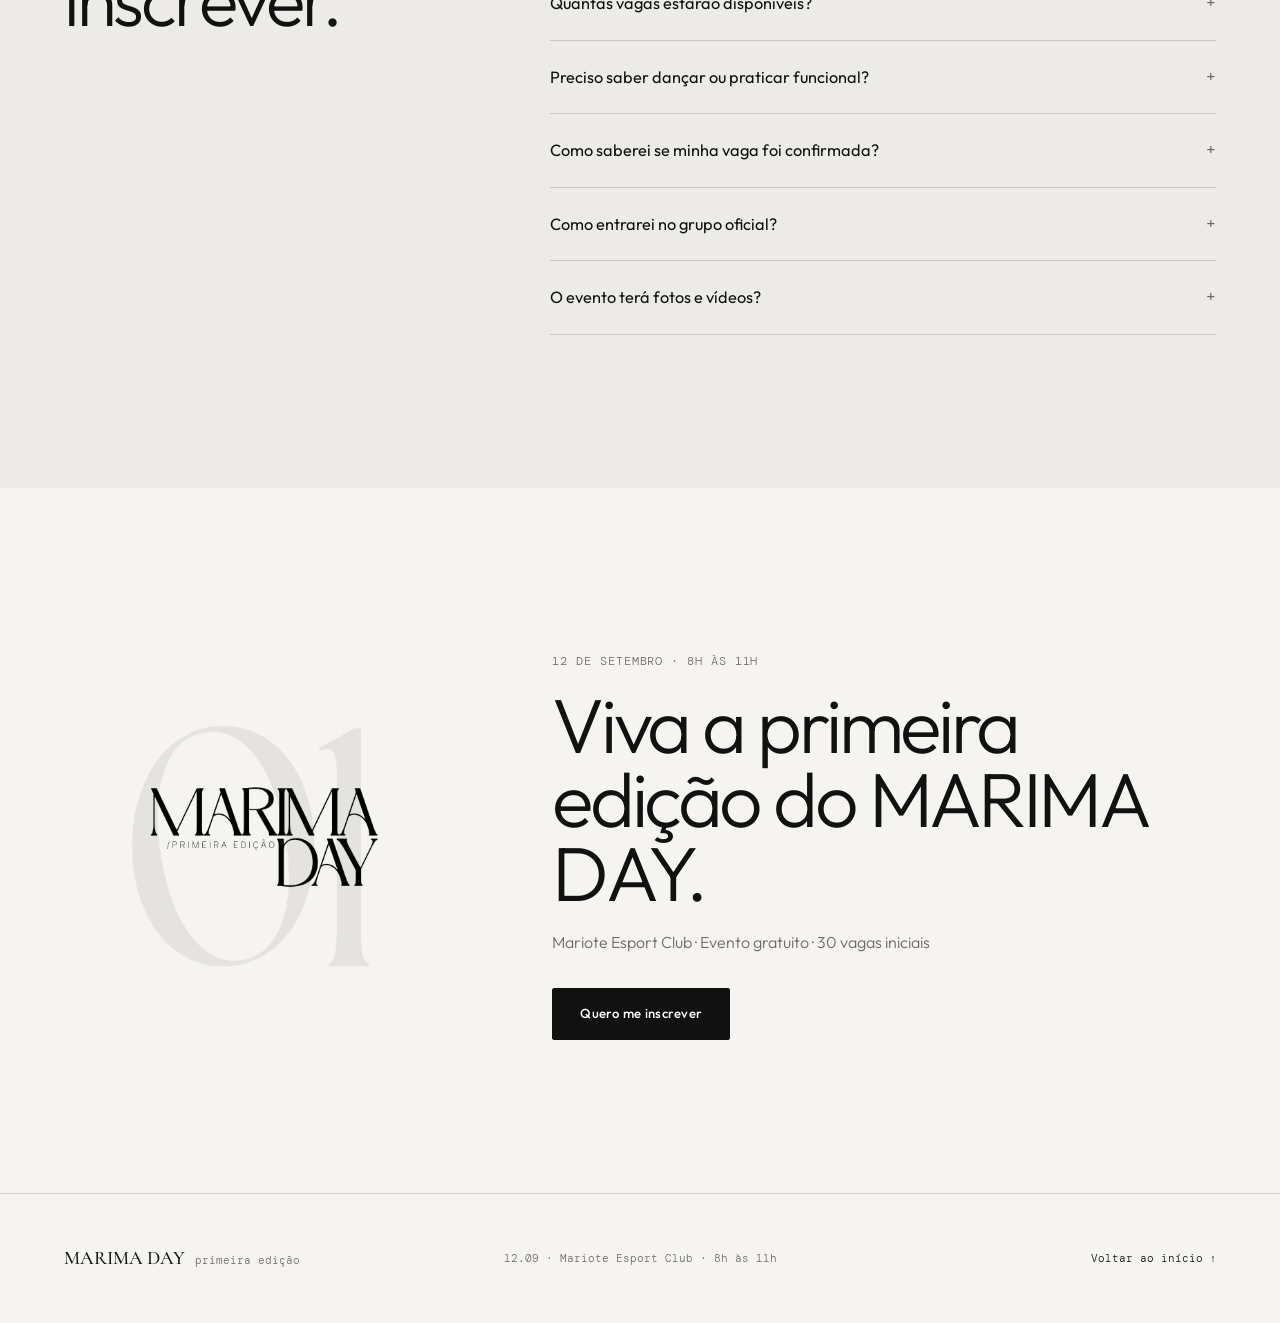
==== commit c91fe5a4: "Change feature card icon from arrow to music note" ====
--- a/index.html
+++ b/index.html
@@ -121,7 +121,7 @@
         <div class="feature-grid">
           <article class="feature-card reveal">
             <span class="feature-card__number">01</span>
-            <div class="feature-card__icon" aria-hidden="true">↗</div>
+            <div class="feature-card__icon" aria-hidden="true">♪</div>
             <h3>Dança</h3>
             <p>Energia, ritmo e leveza para abrir a manhã em movimento.</p>
           </article>
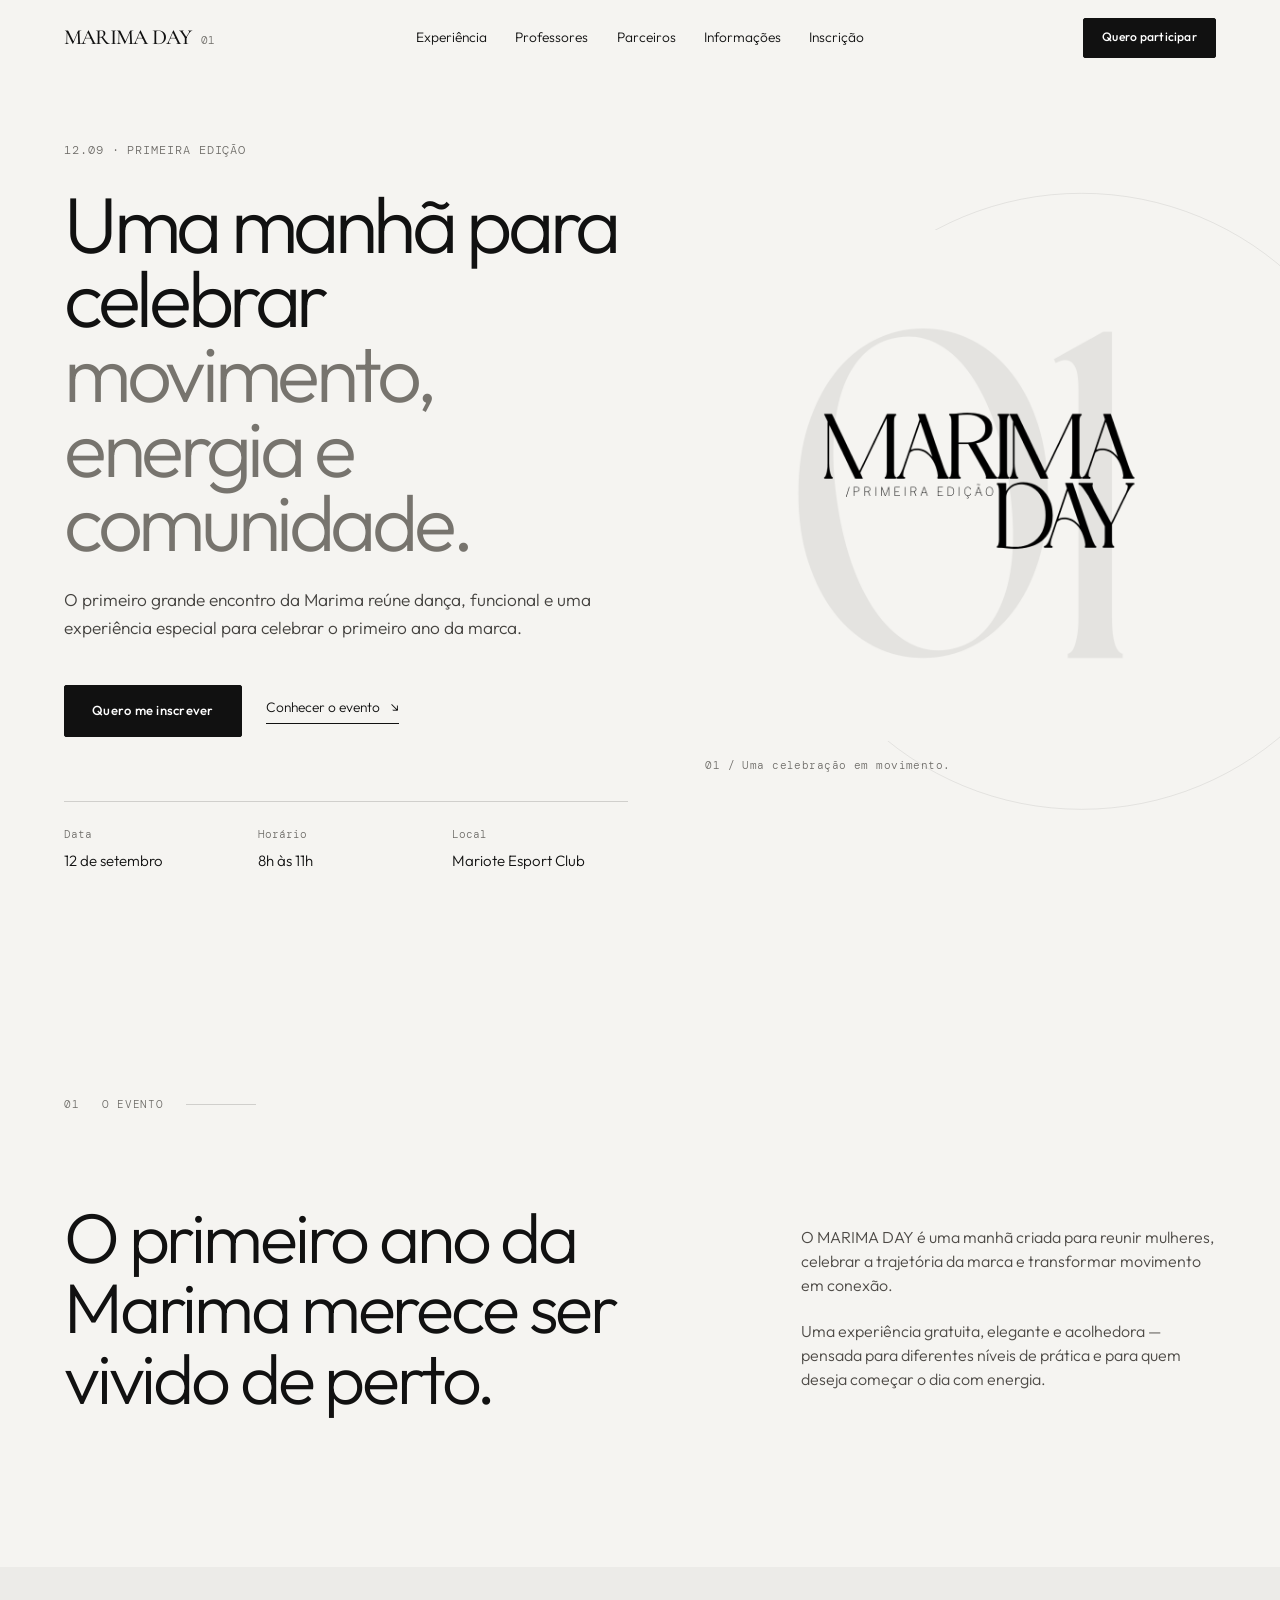
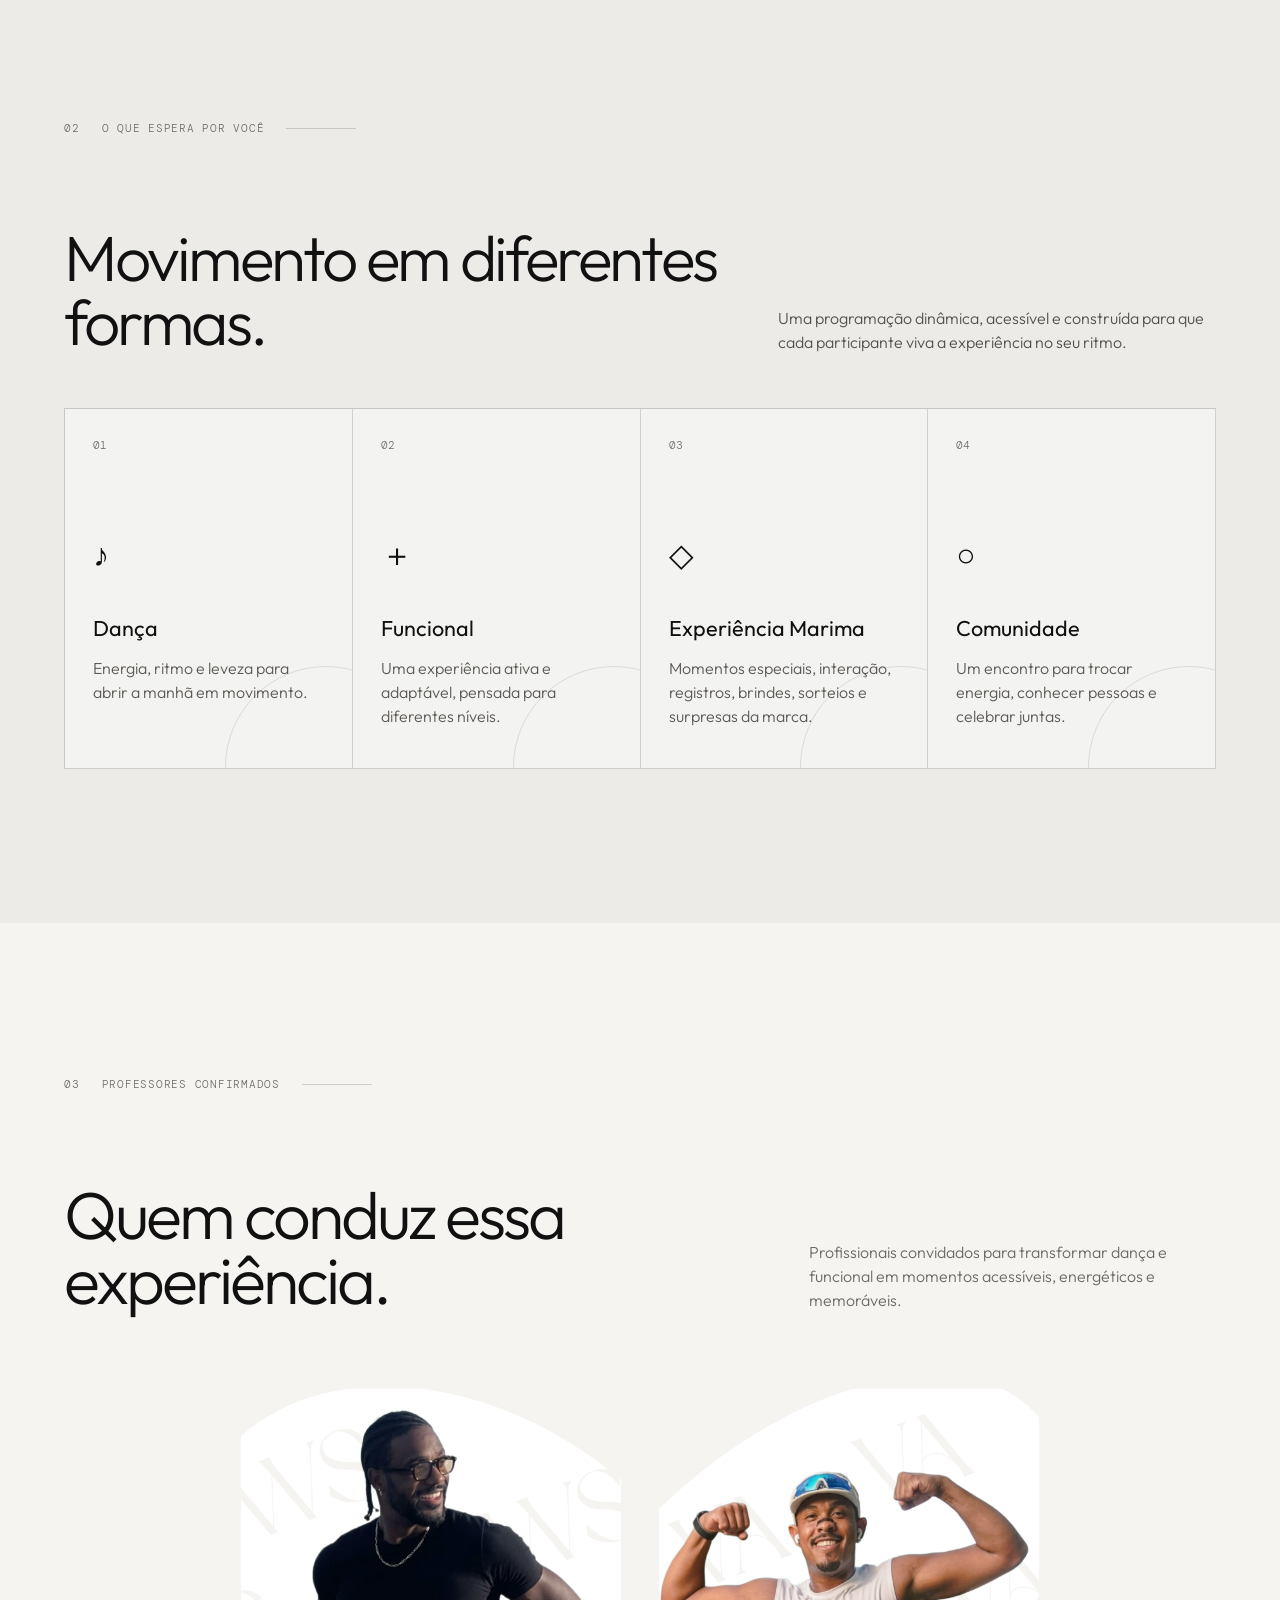
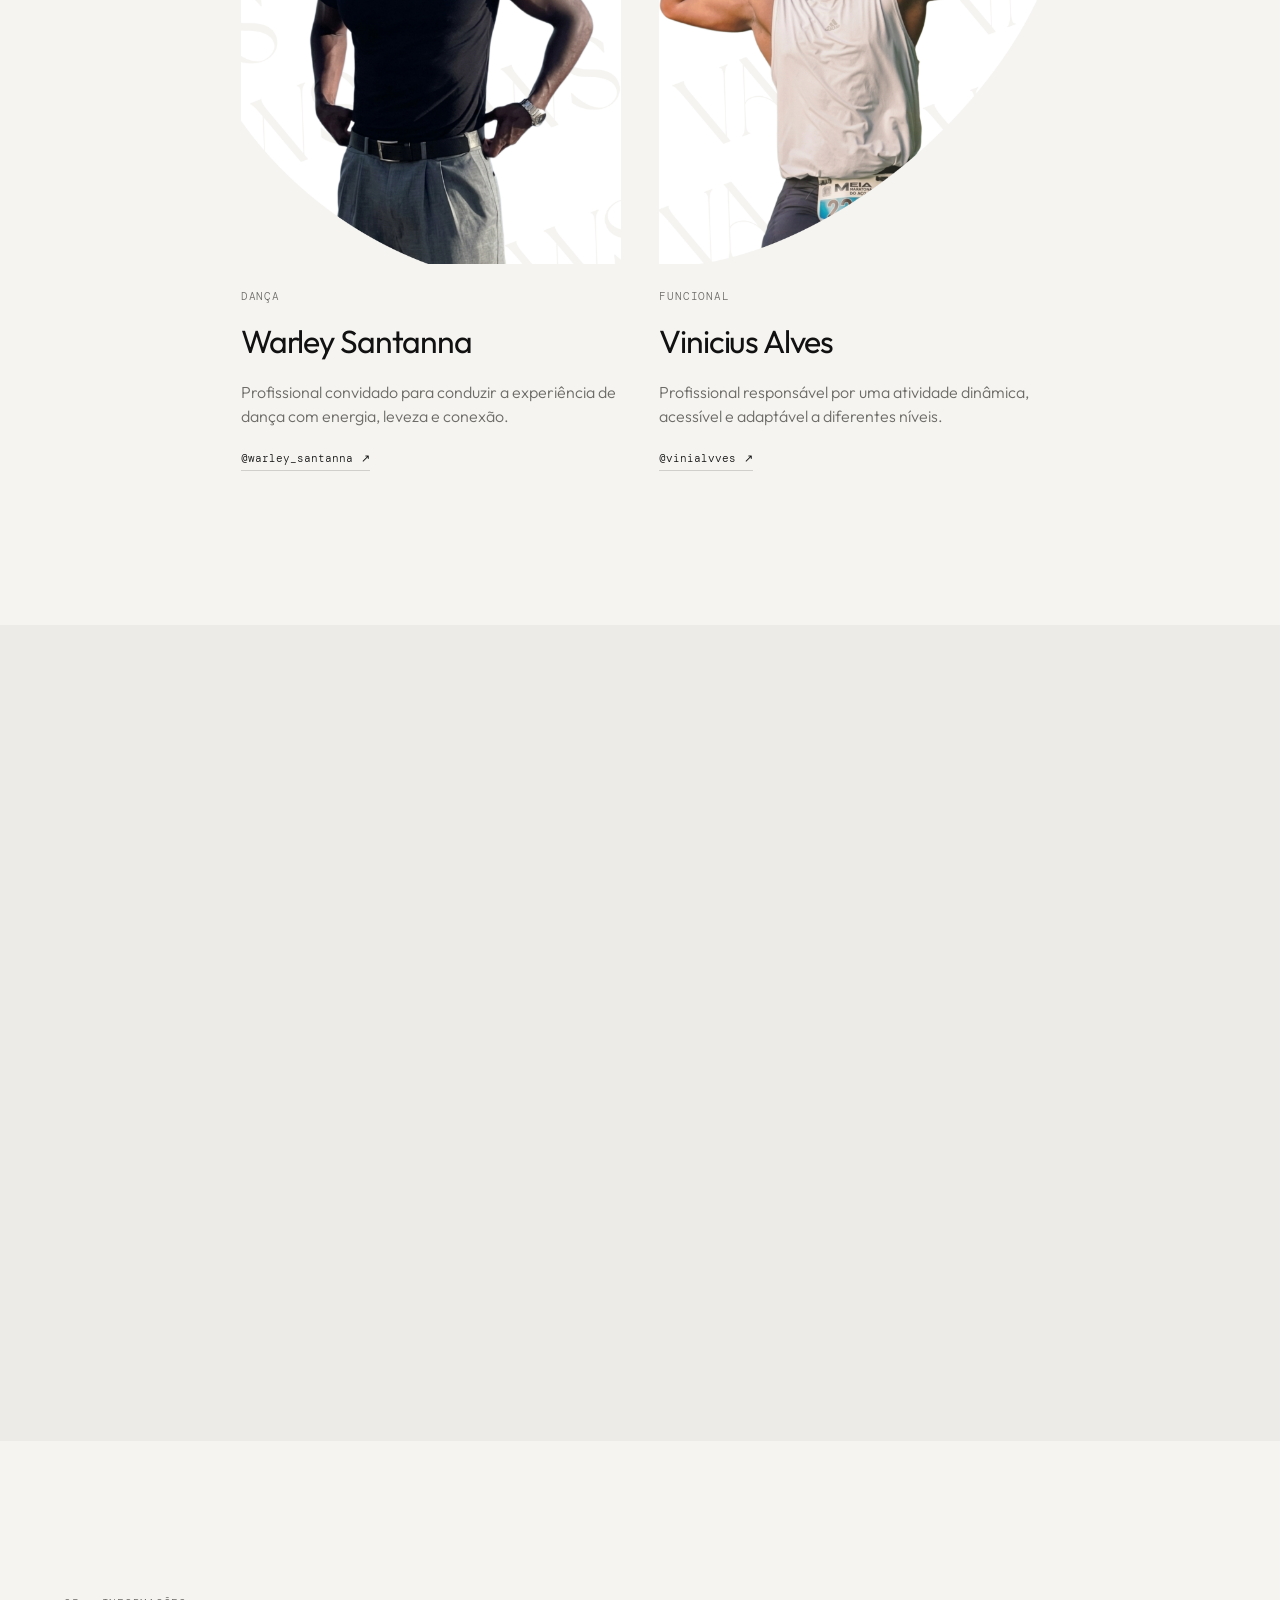
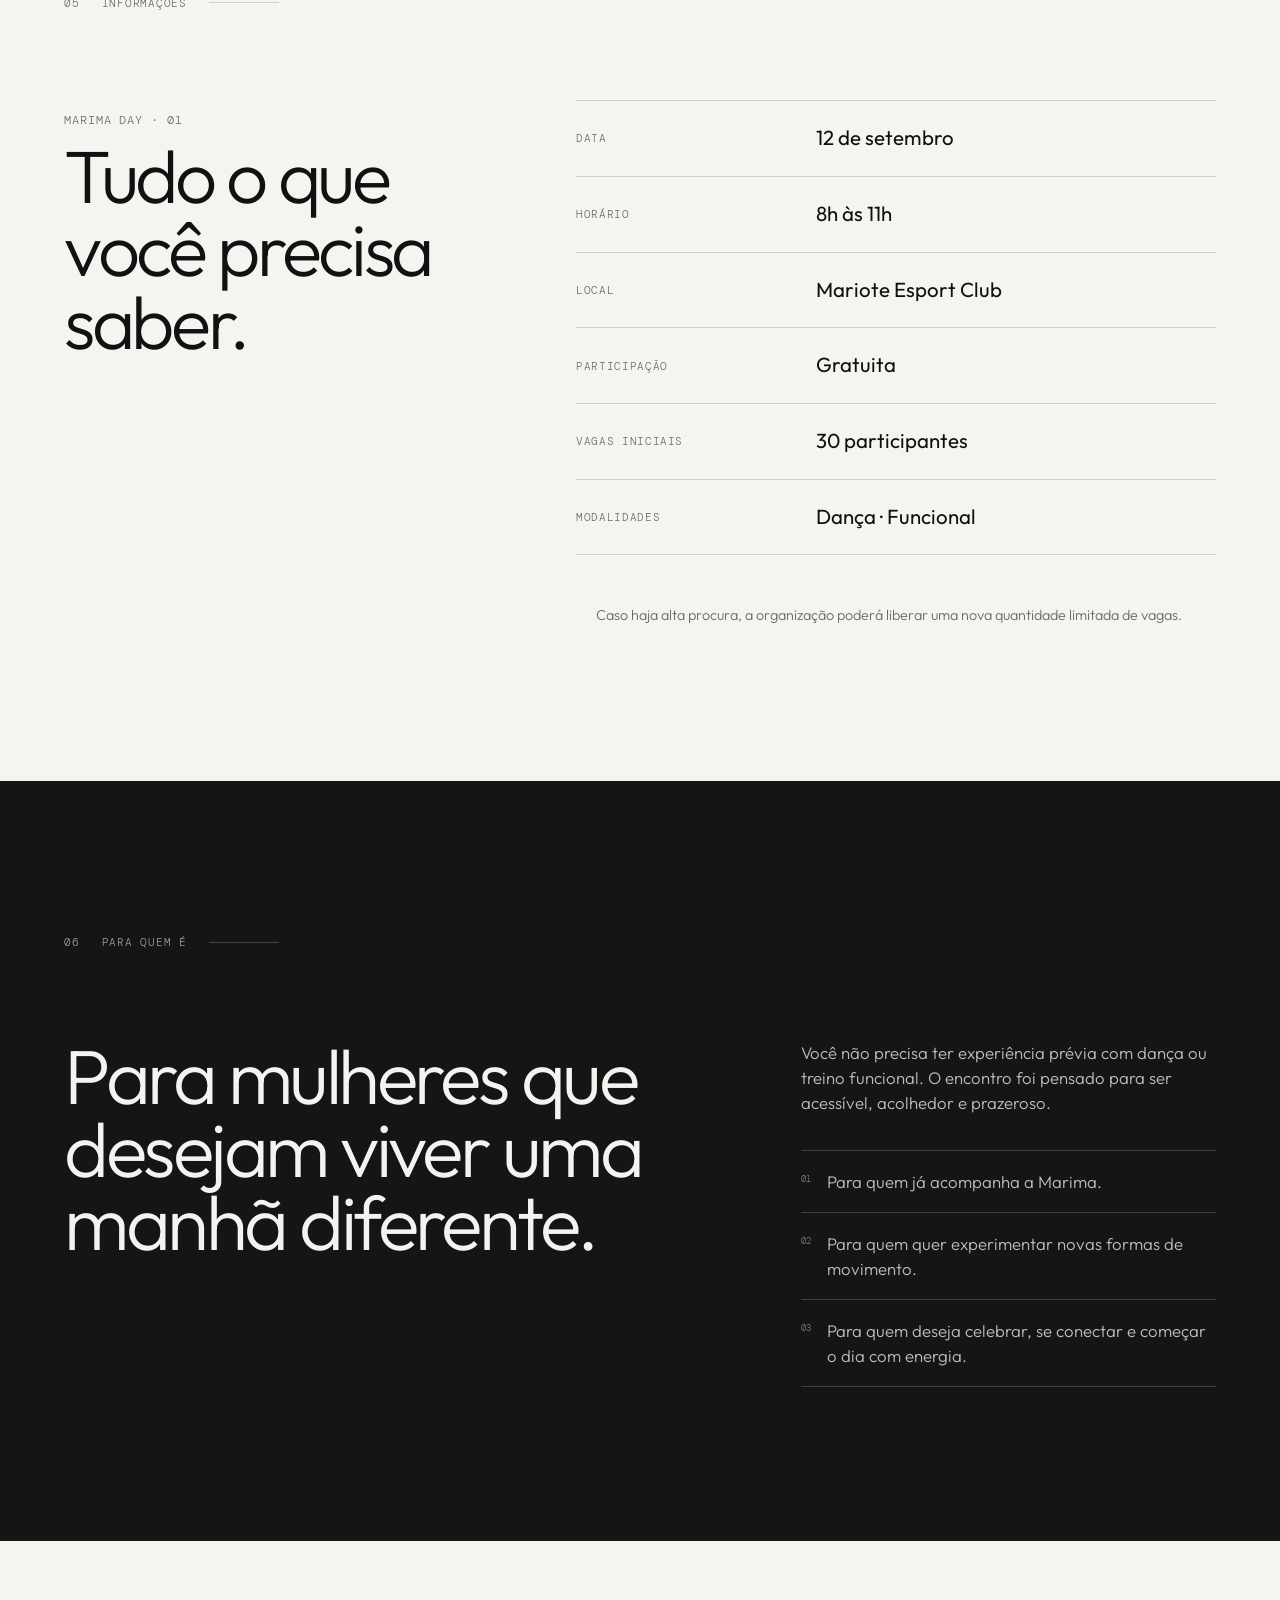
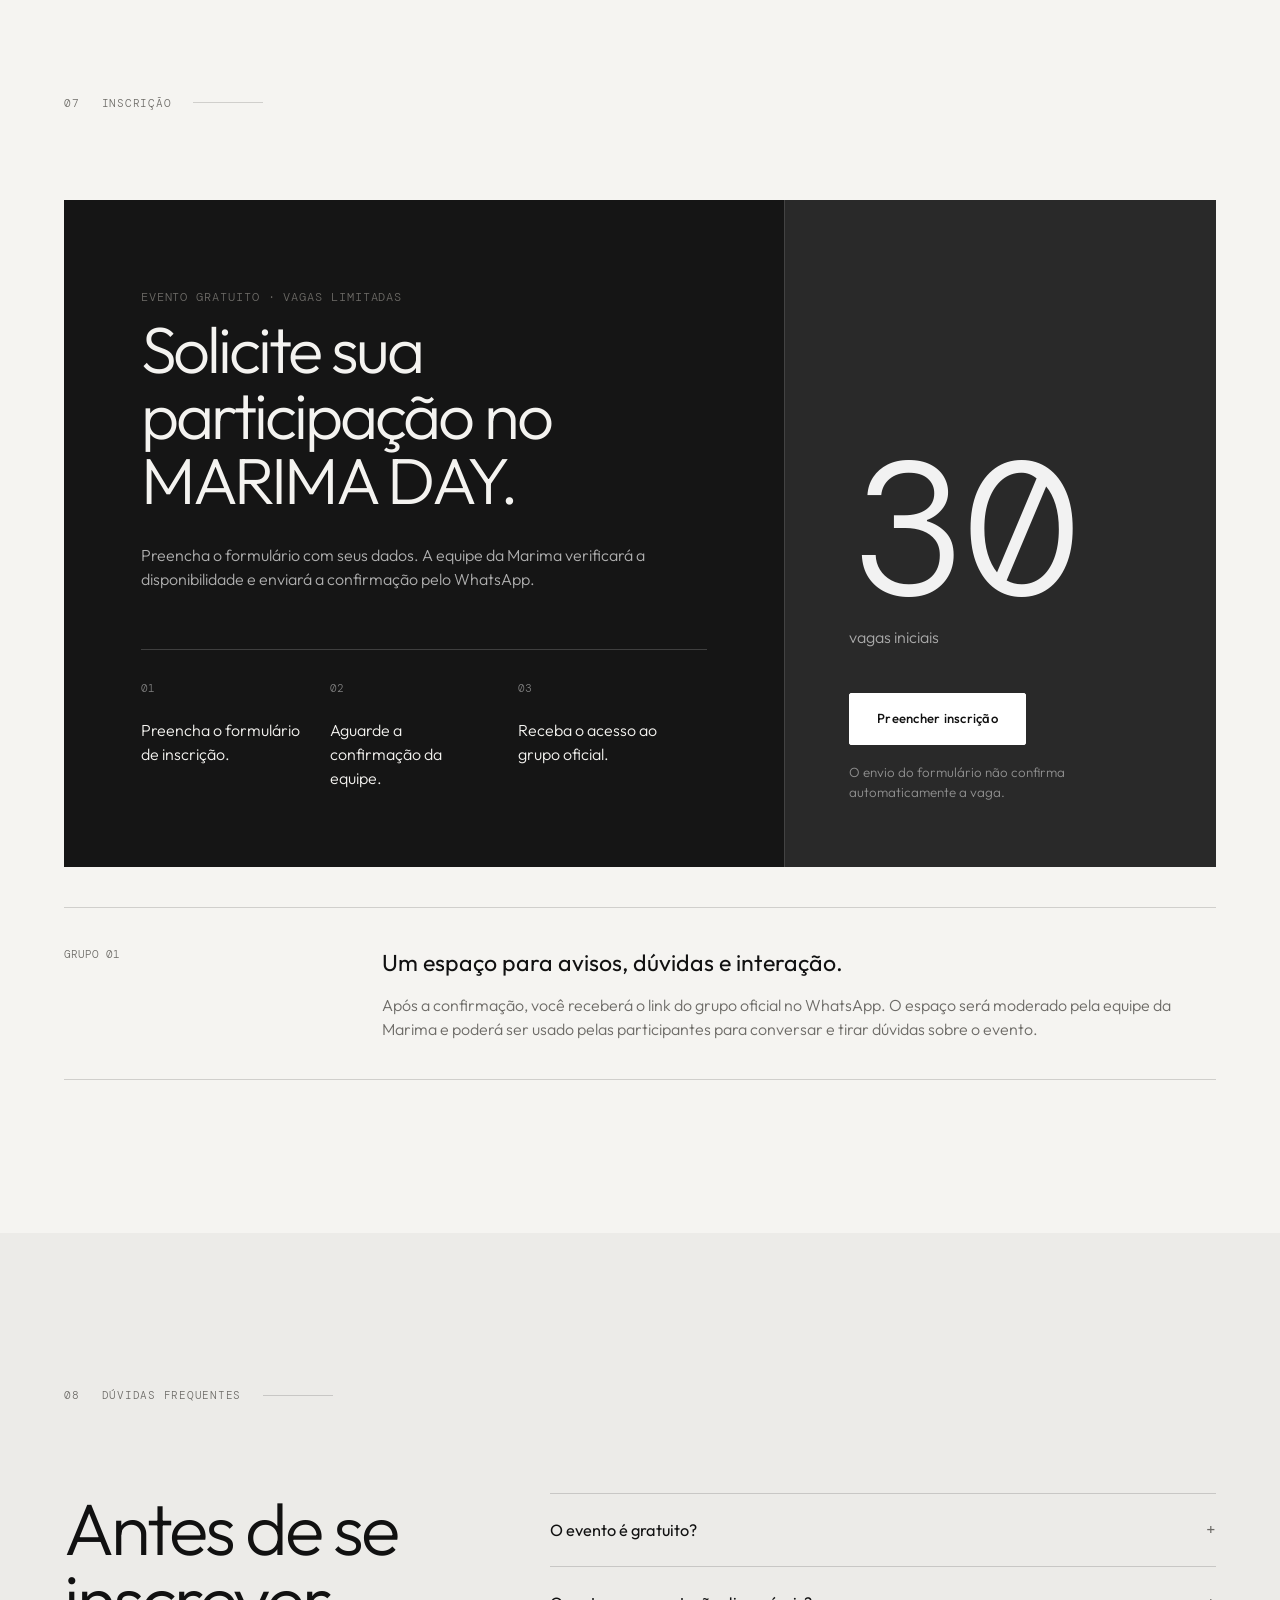
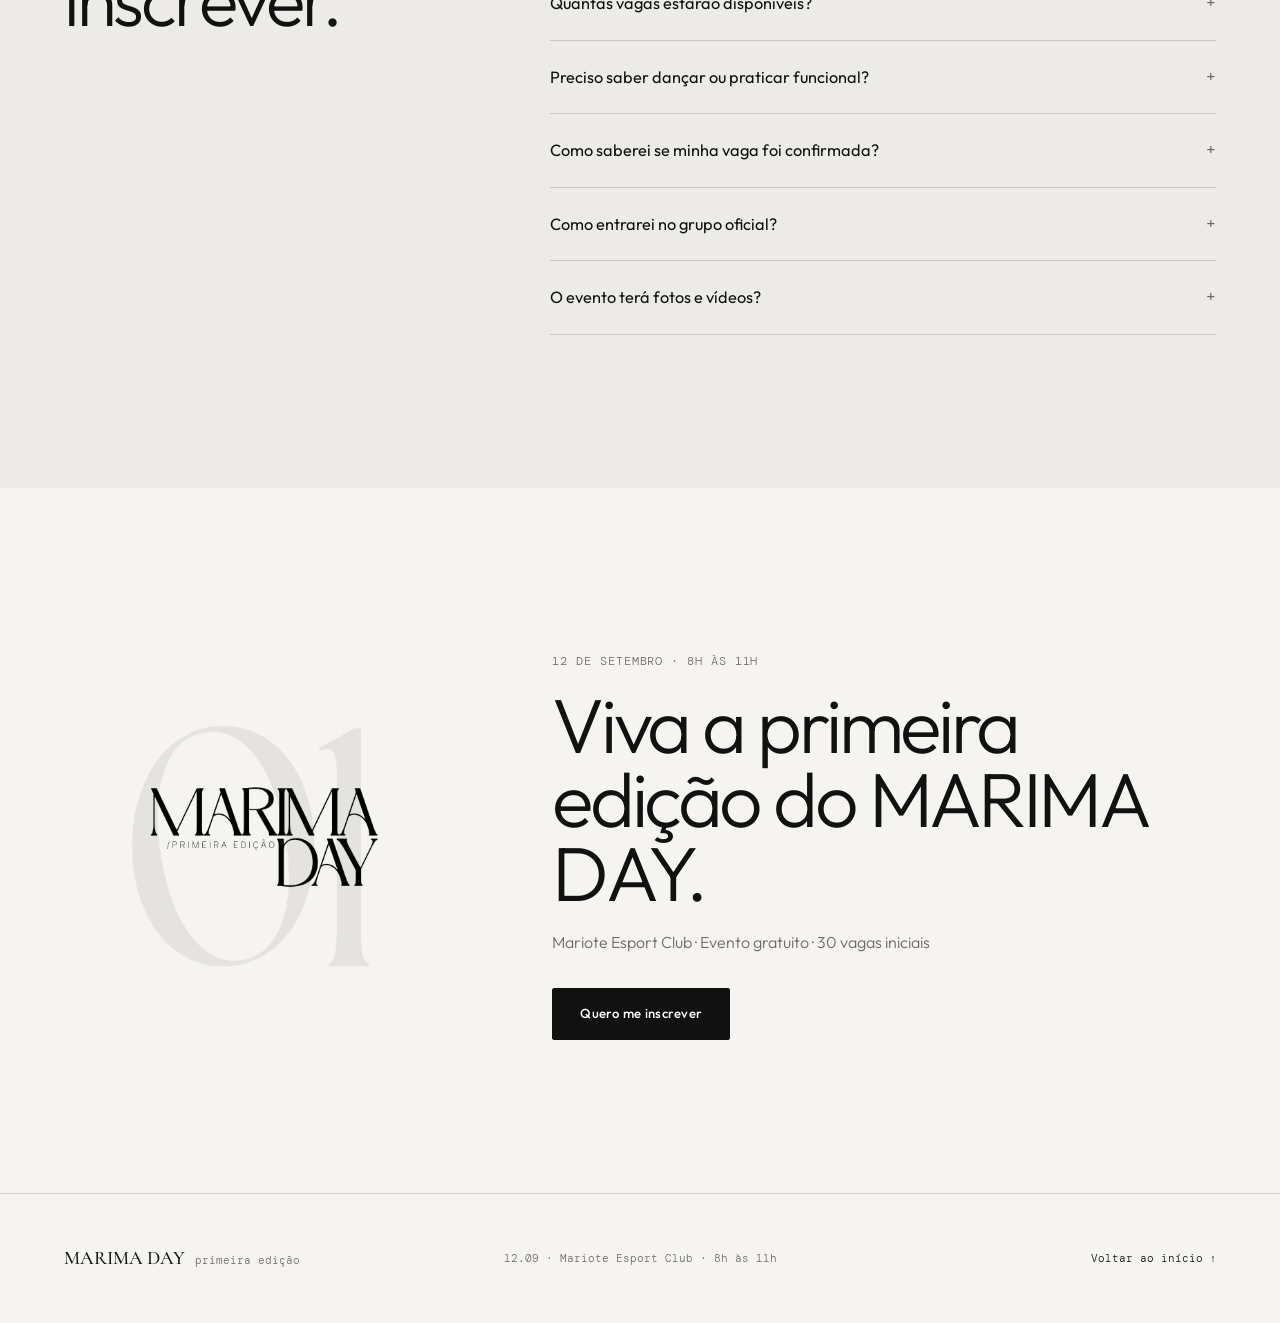
==== commit a496adcc: "Update description in feature card 03" ====
--- a/index.html
+++ b/index.html
@@ -137,7 +137,7 @@
             <span class="feature-card__number">03</span>
             <div class="feature-card__icon" aria-hidden="true">◇</div>
             <h3>Experiência Marima</h3>
-            <p>Momentos especiais, interação, registros e surpresas da marca.</p>
+            <p>Momentos especiais, interação, registros, brindes, sorteios e surpresas da marca.</p>
           </article>
 
           <article class="feature-card reveal reveal--delay-3">
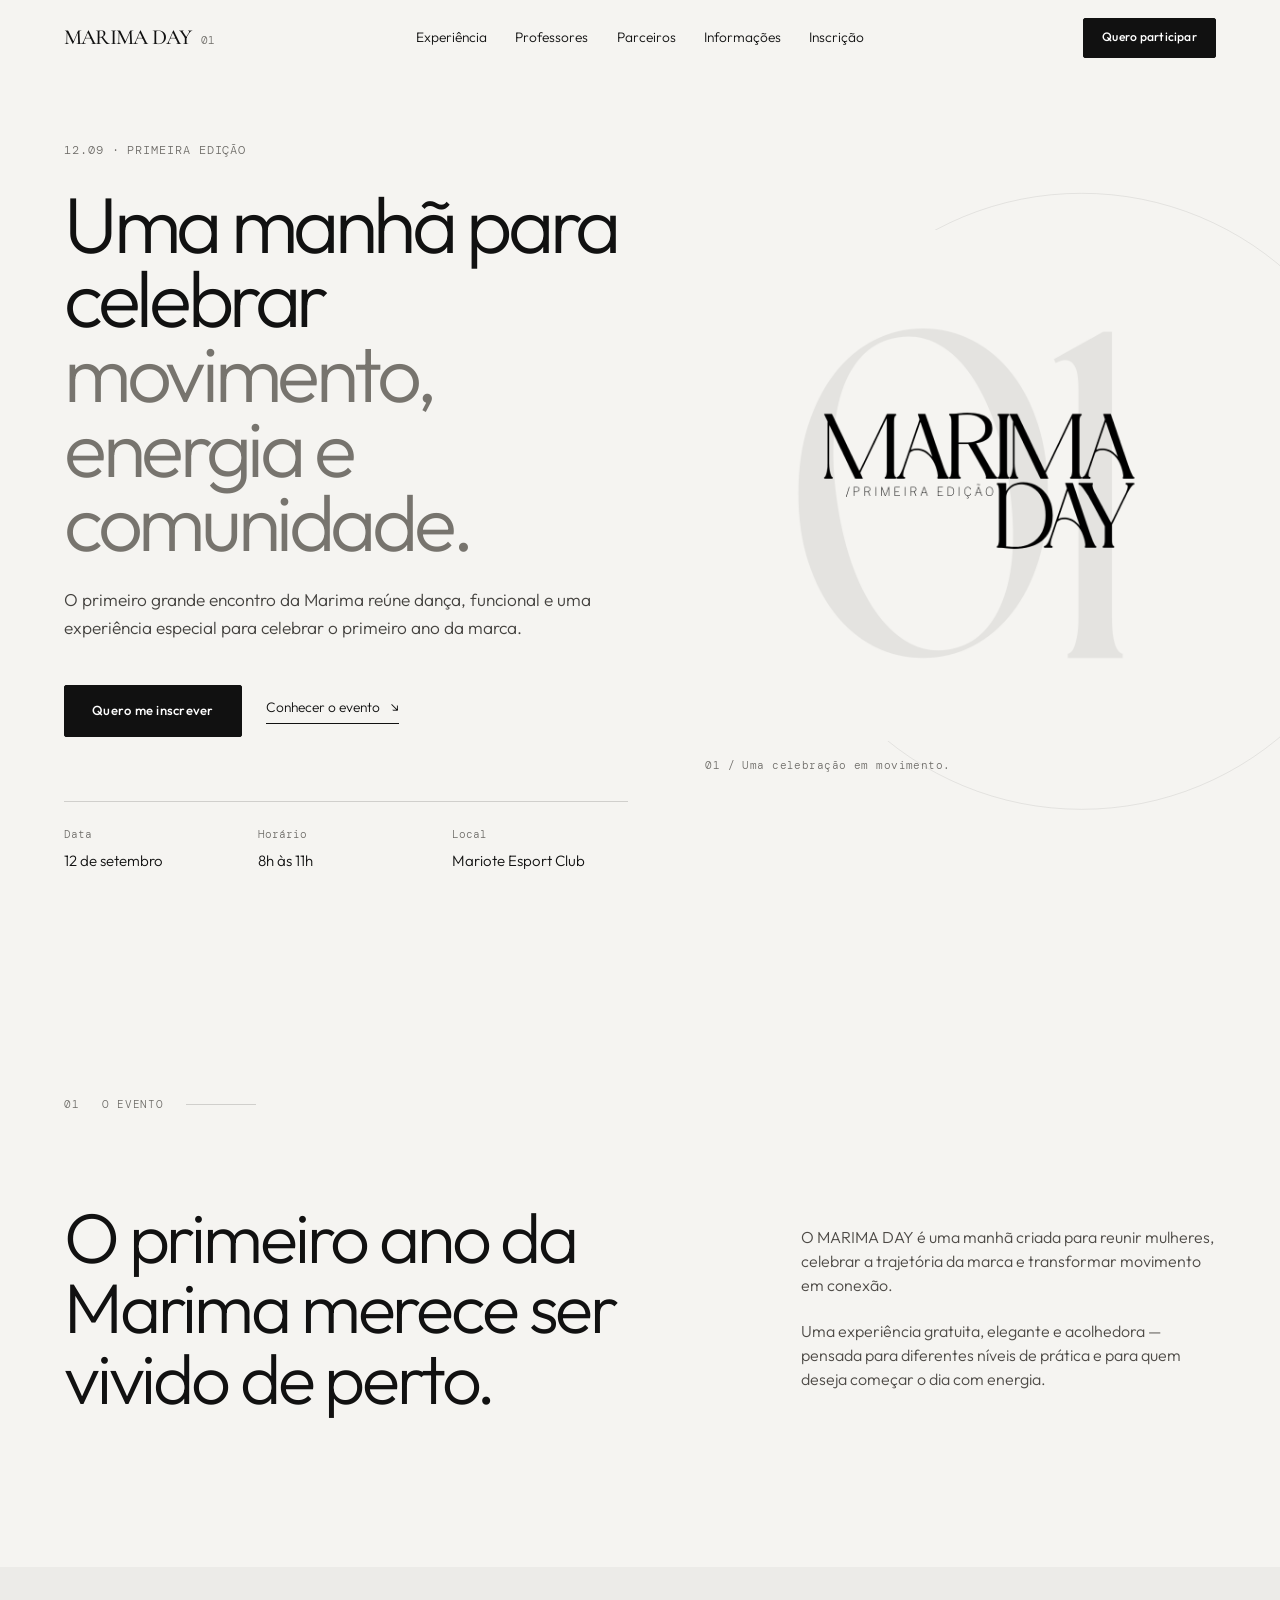
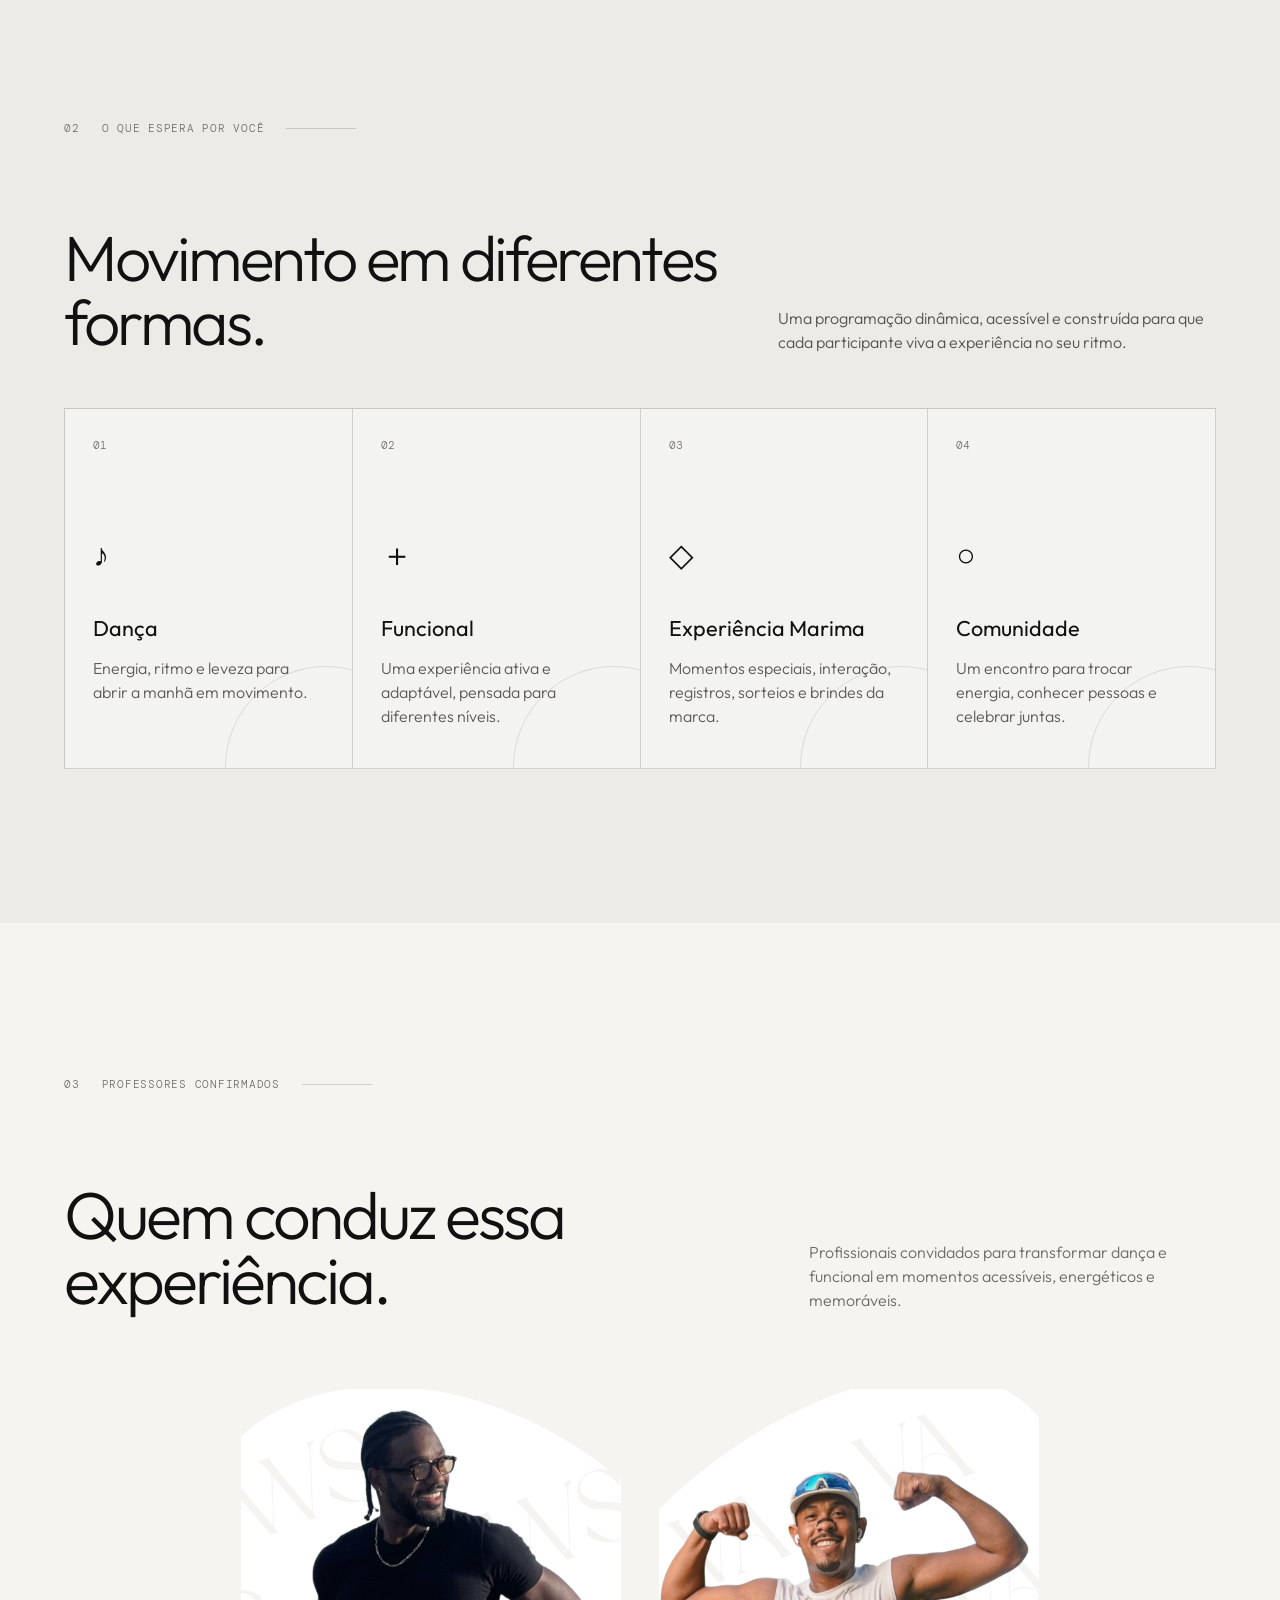
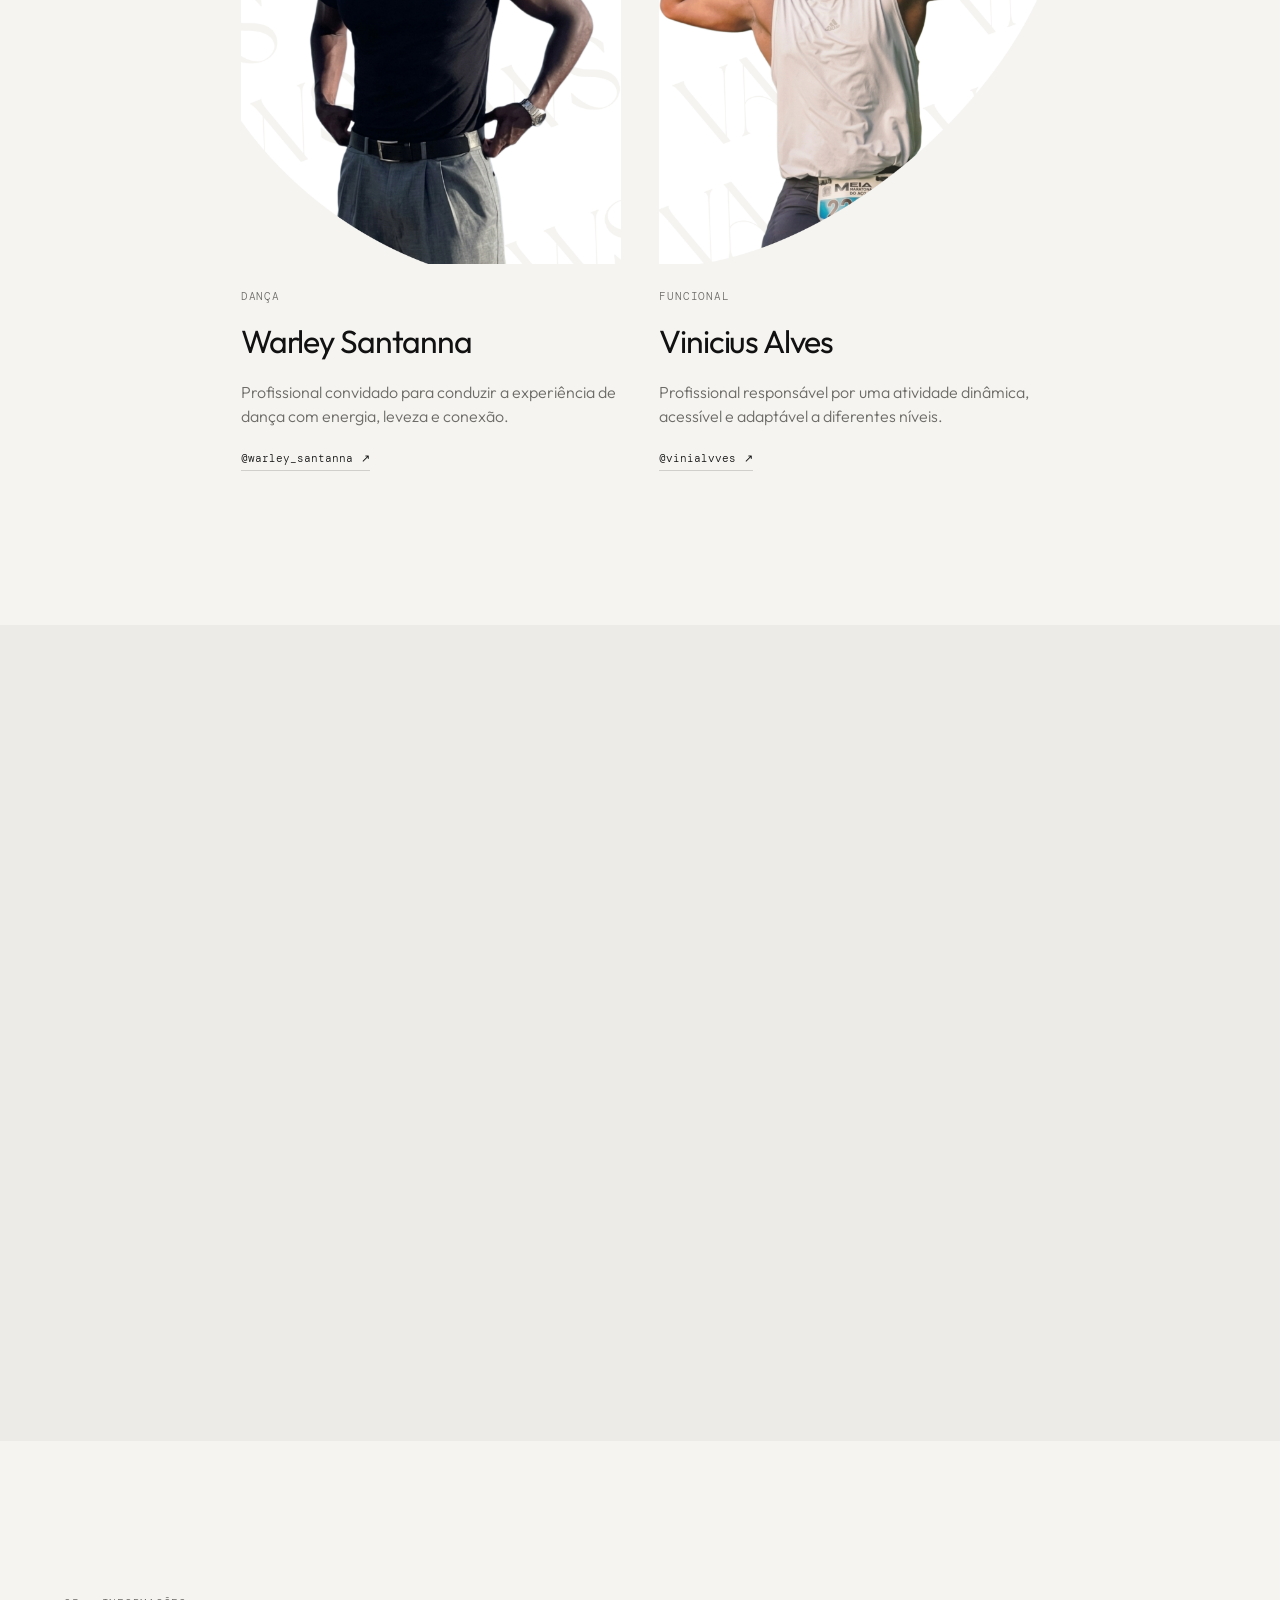
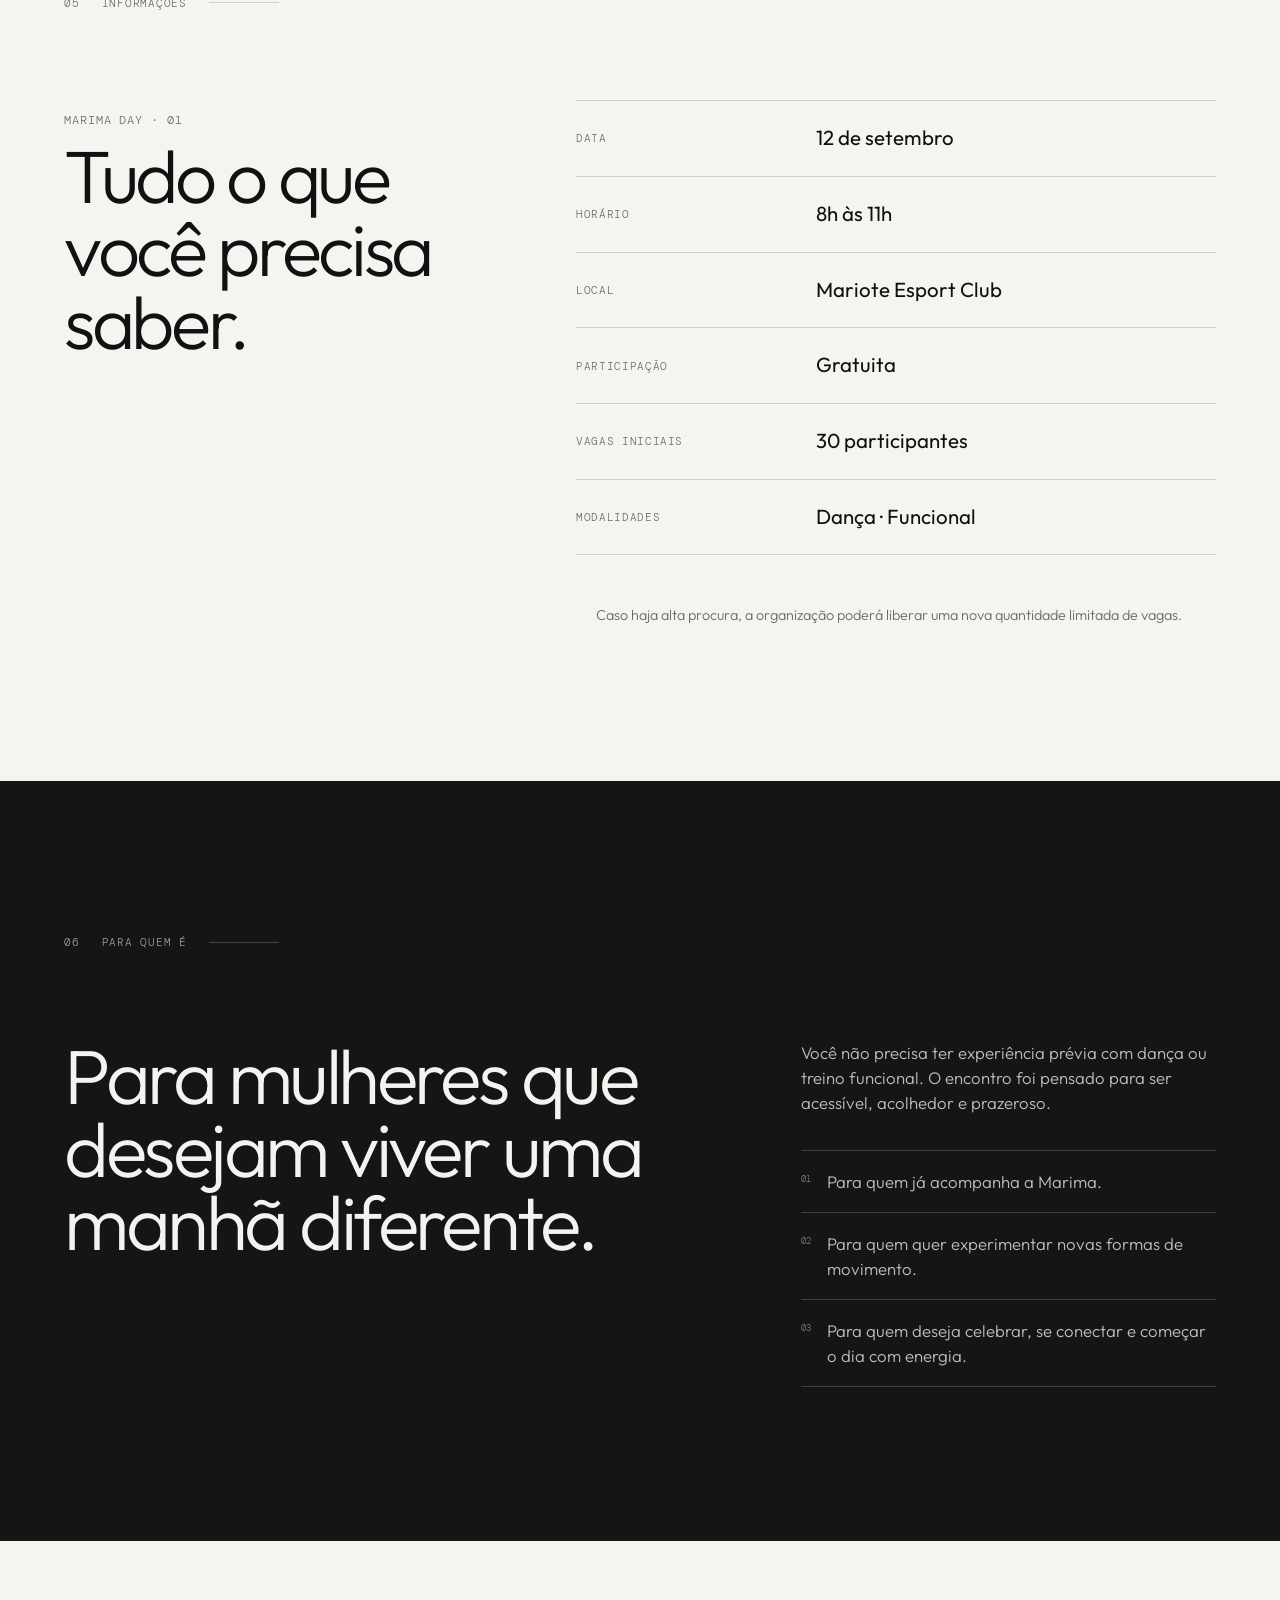
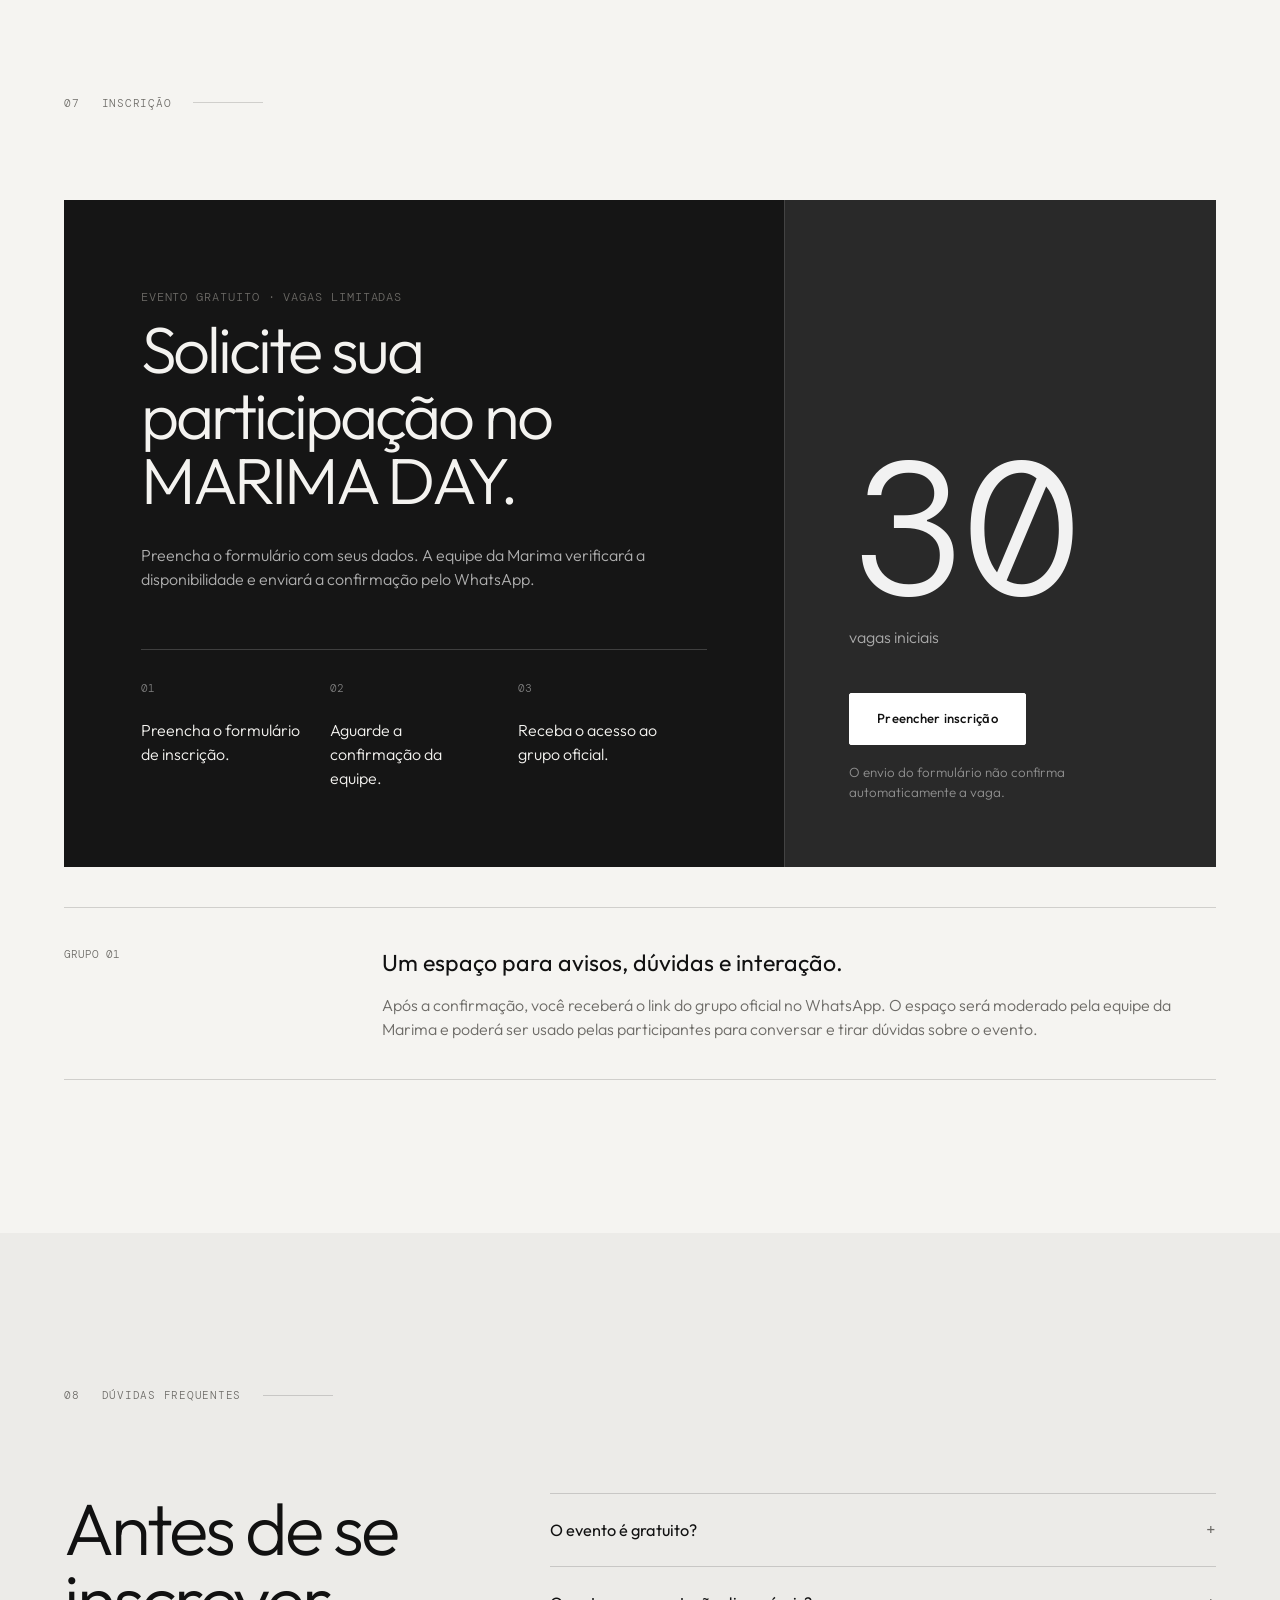
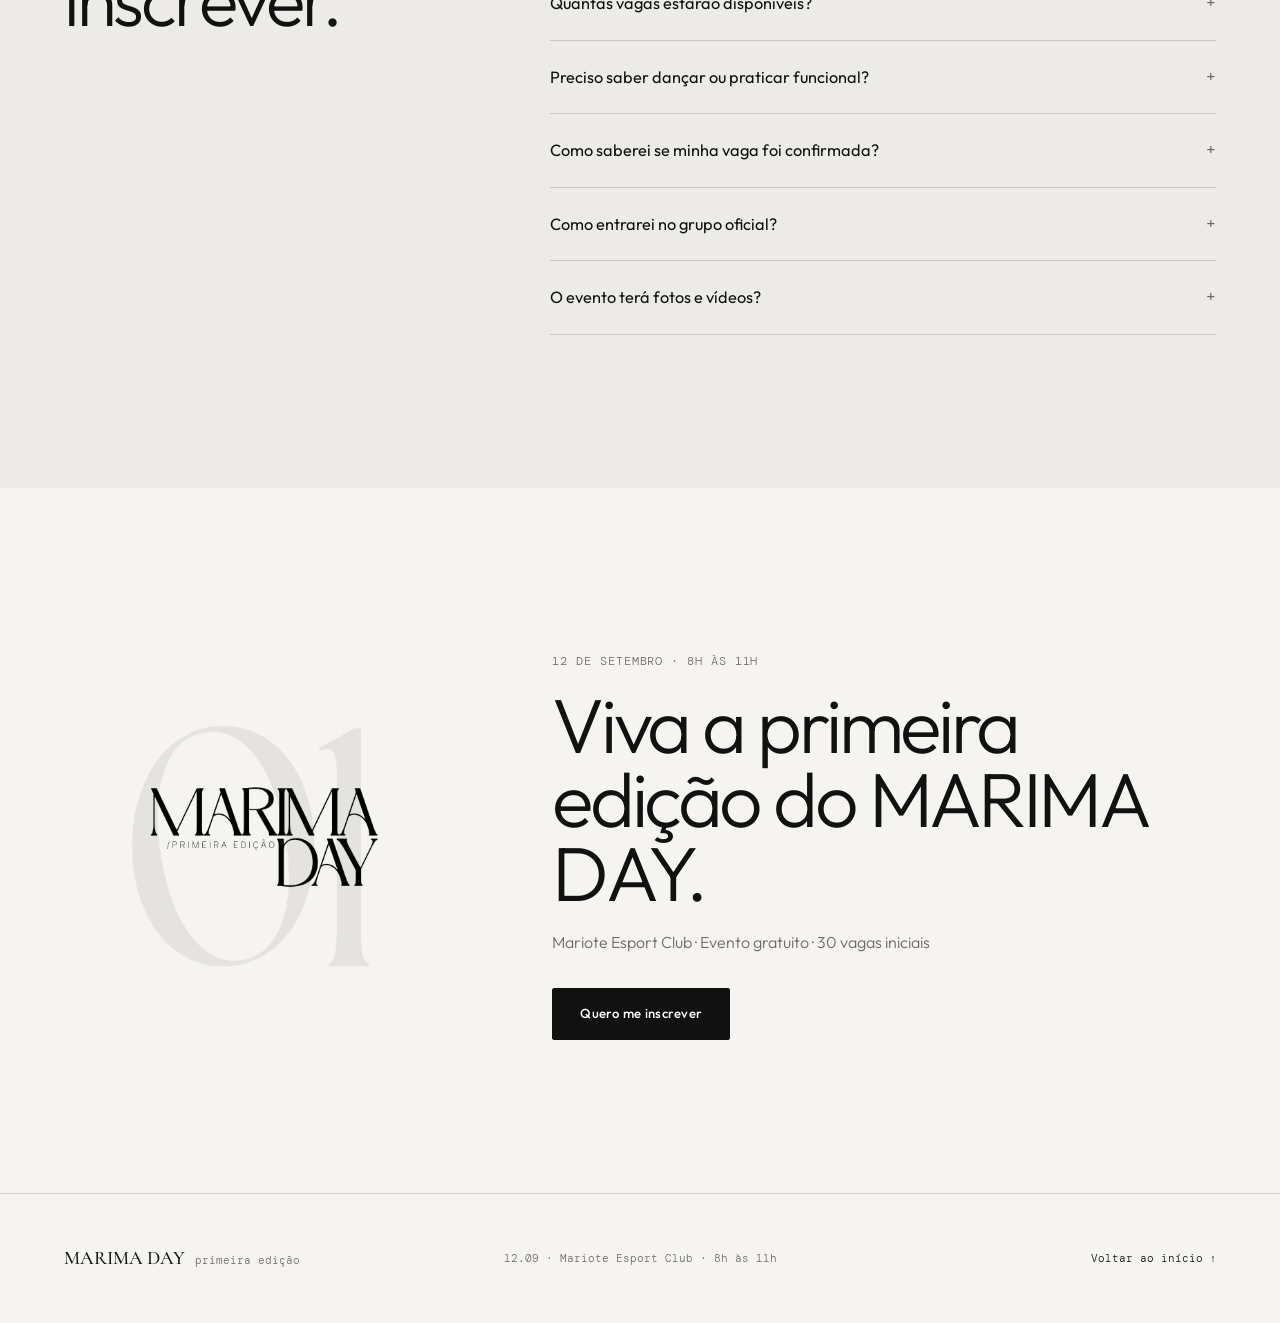
==== commit 902d7df9: "Update description in feature card 03" ====
--- a/index.html
+++ b/index.html
@@ -137,7 +137,7 @@
             <span class="feature-card__number">03</span>
             <div class="feature-card__icon" aria-hidden="true">◇</div>
             <h3>Experiência Marima</h3>
-            <p>Momentos especiais, interação, registros, brindes, sorteios e surpresas da marca.</p>
+            <p>Momentos especiais, interação, registros, sorteios e brindes da marca.</p>
           </article>
 
           <article class="feature-card reveal reveal--delay-3">
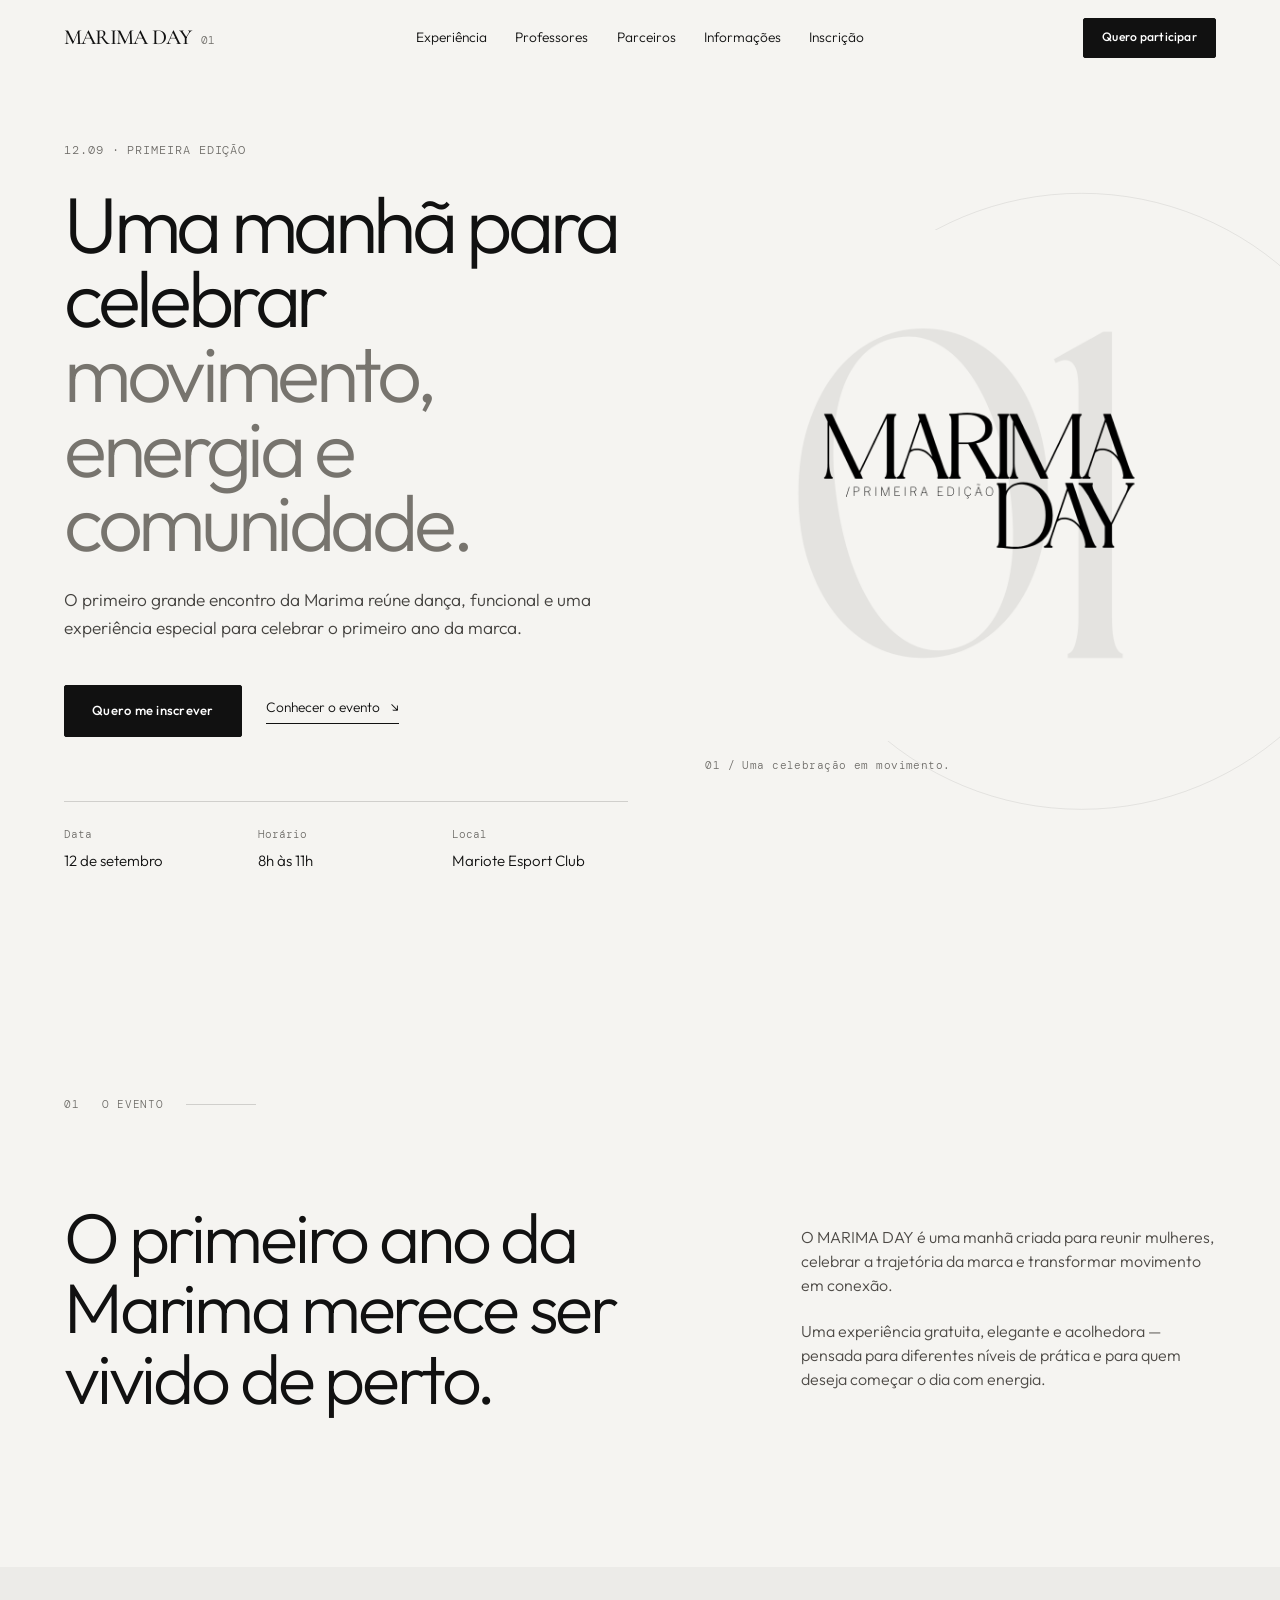
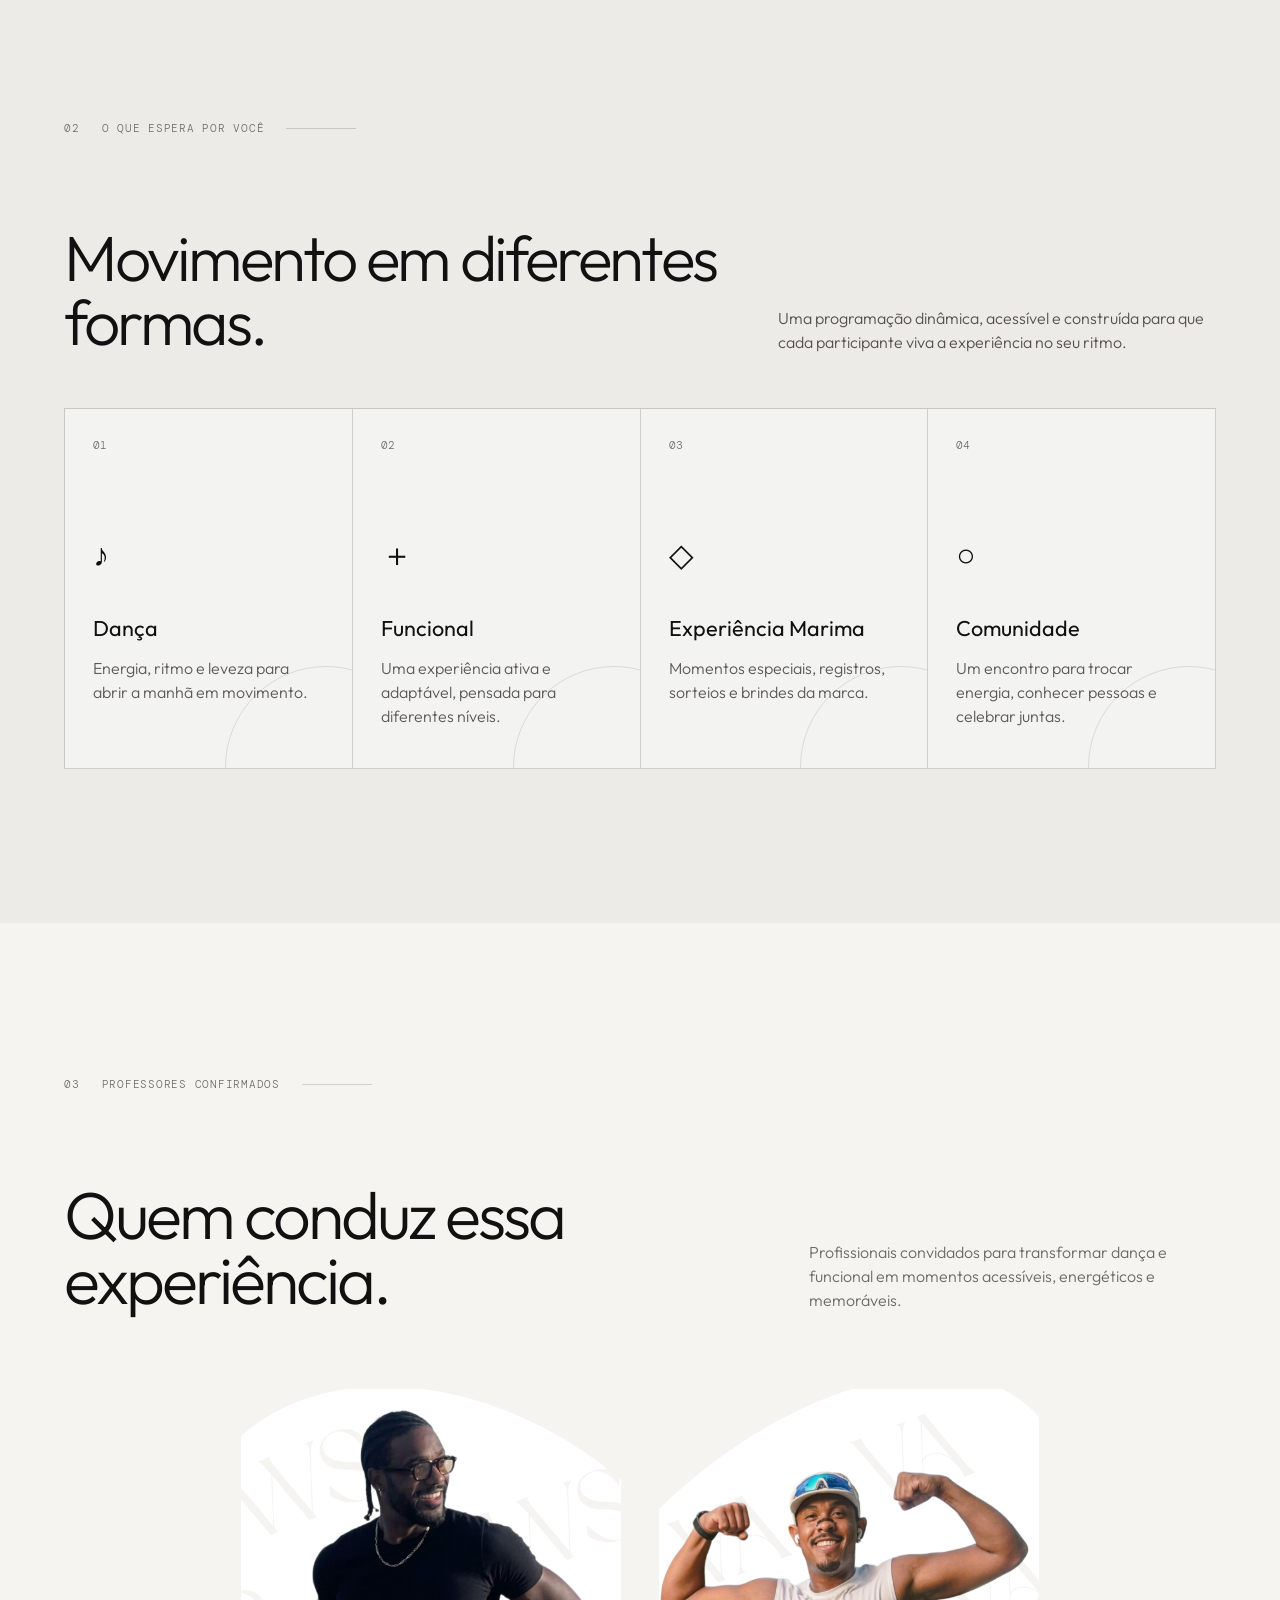
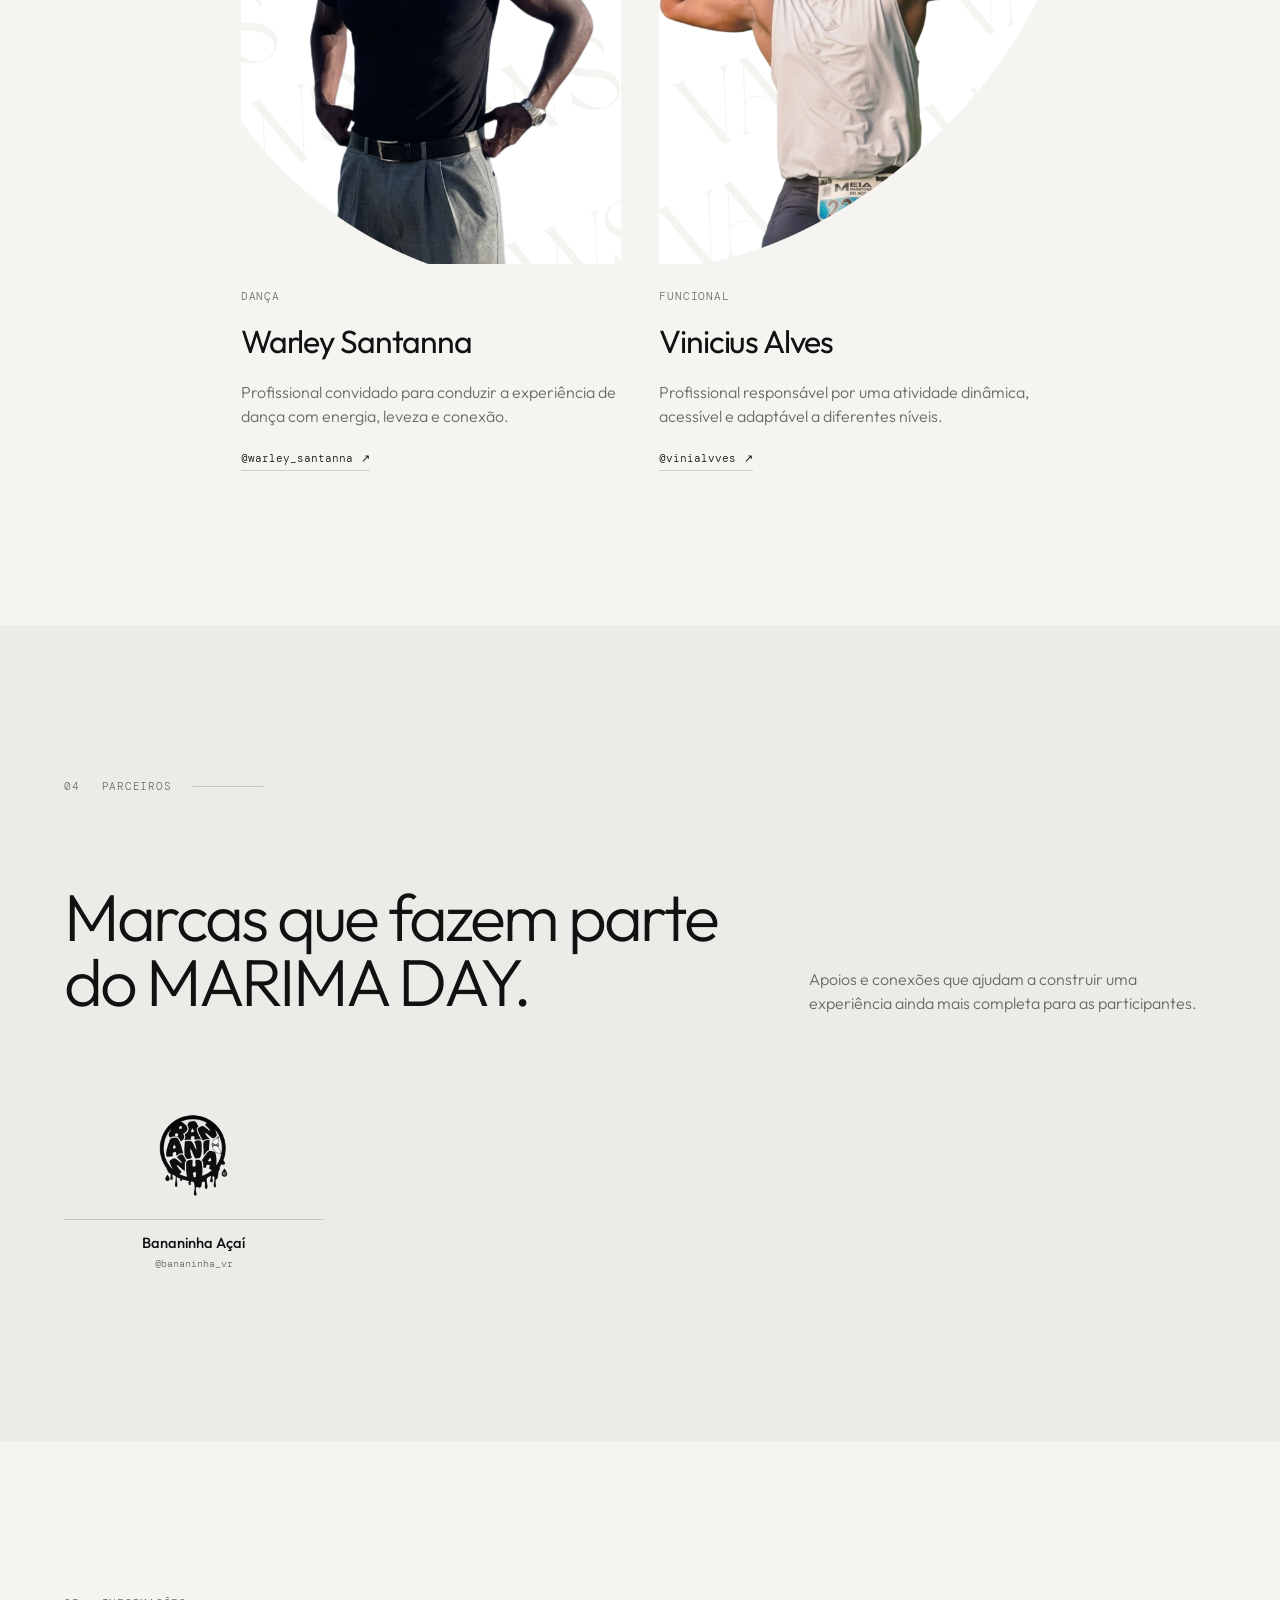
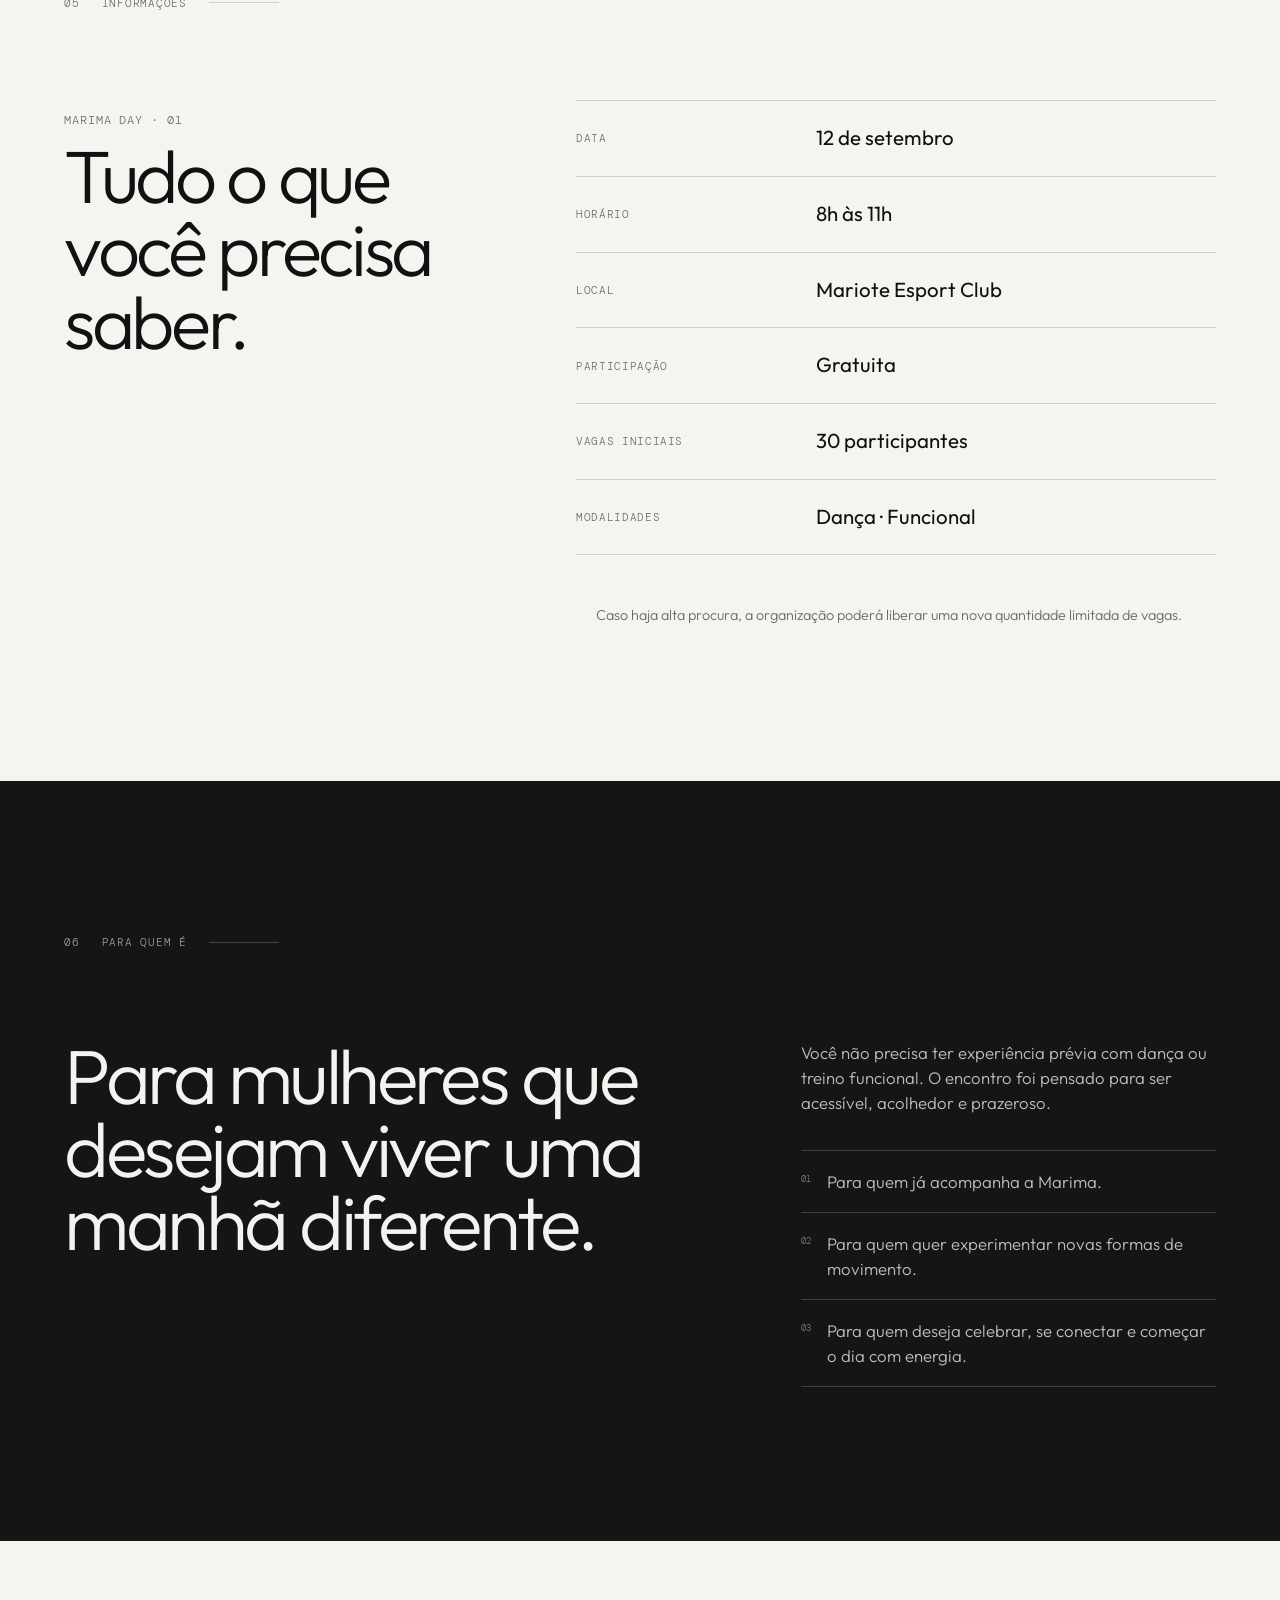
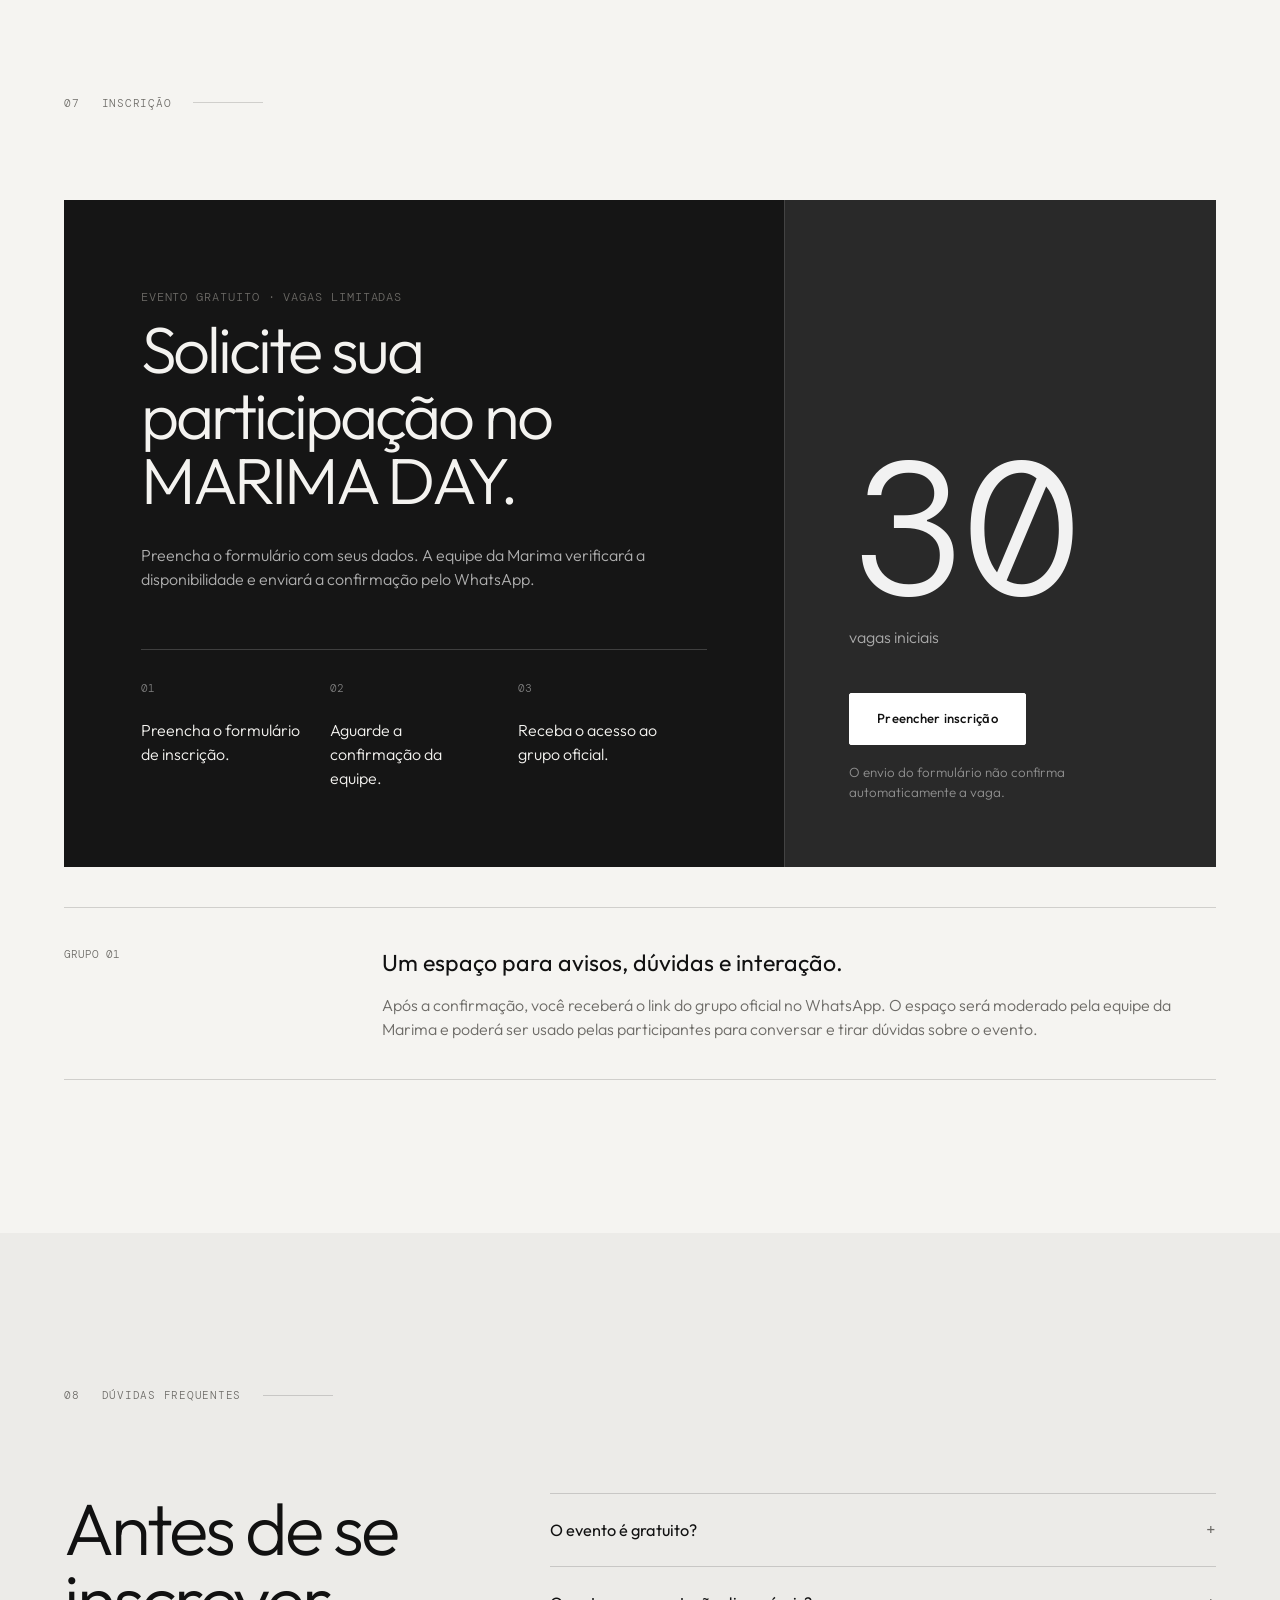
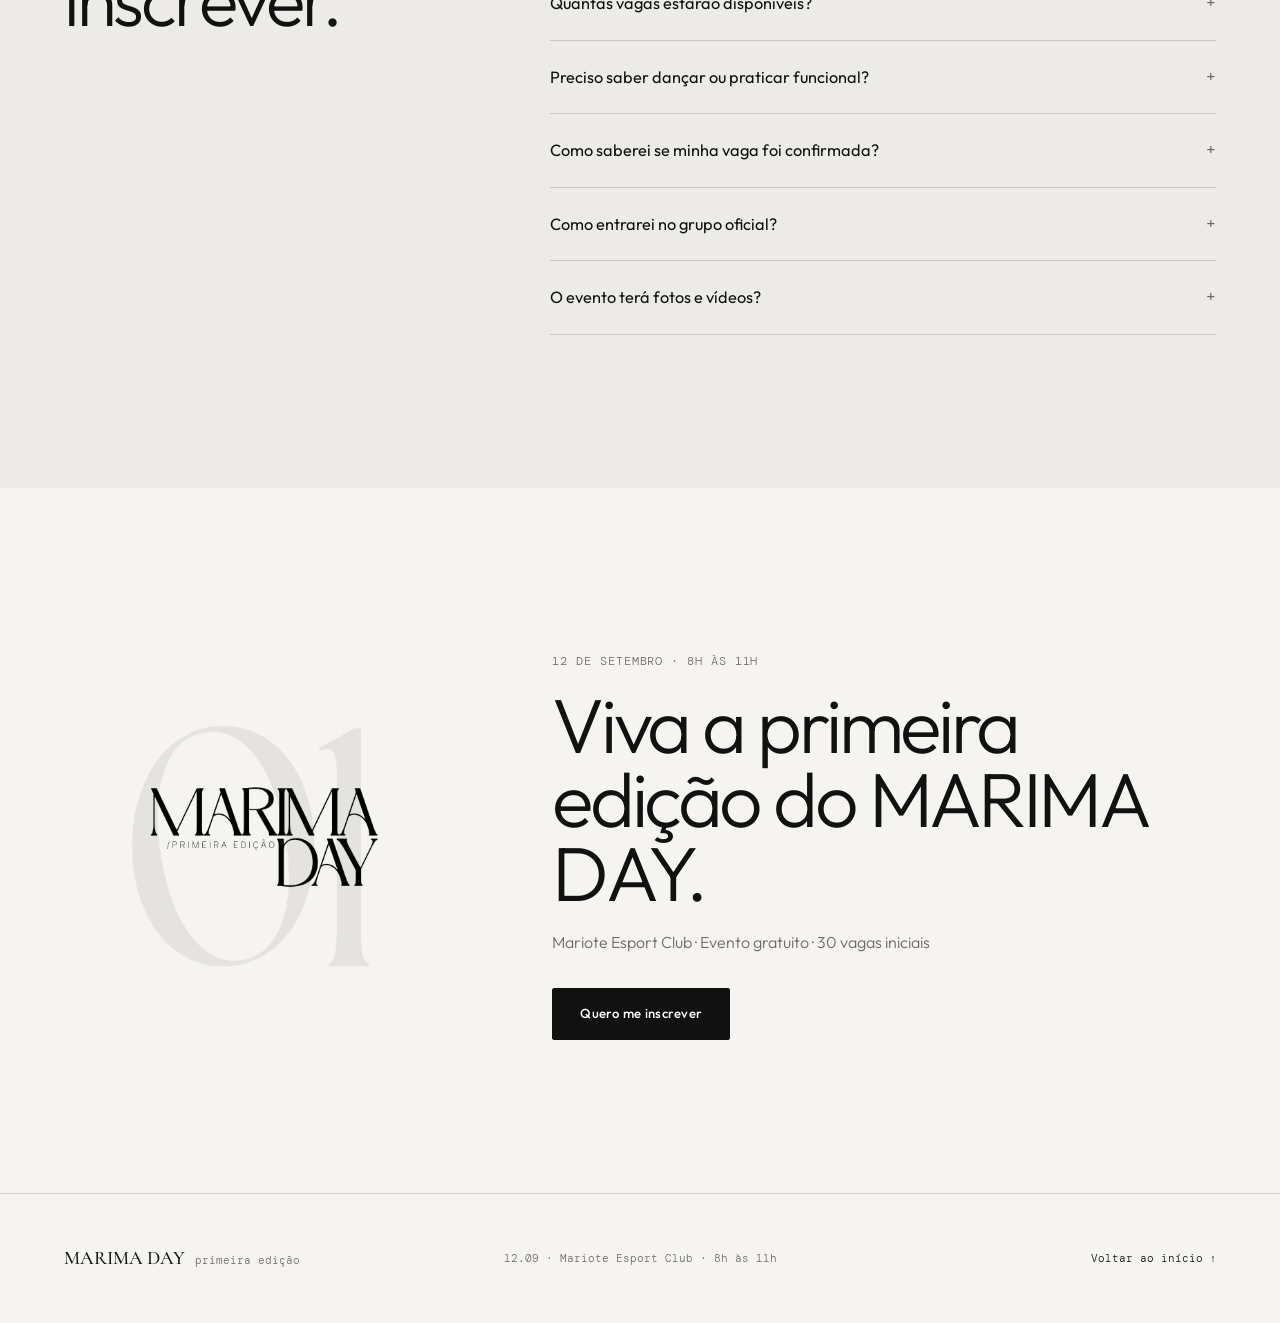
==== commit 3558566c: "Remove 'interação' from feature card description" ====
--- a/index.html
+++ b/index.html
@@ -137,7 +137,7 @@
             <span class="feature-card__number">03</span>
             <div class="feature-card__icon" aria-hidden="true">◇</div>
             <h3>Experiência Marima</h3>
-            <p>Momentos especiais, interação, registros, sorteios e brindes da marca.</p>
+            <p>Momentos especiais, registros, sorteios e brindes da marca.</p>
           </article>
 
           <article class="feature-card reveal reveal--delay-3">
